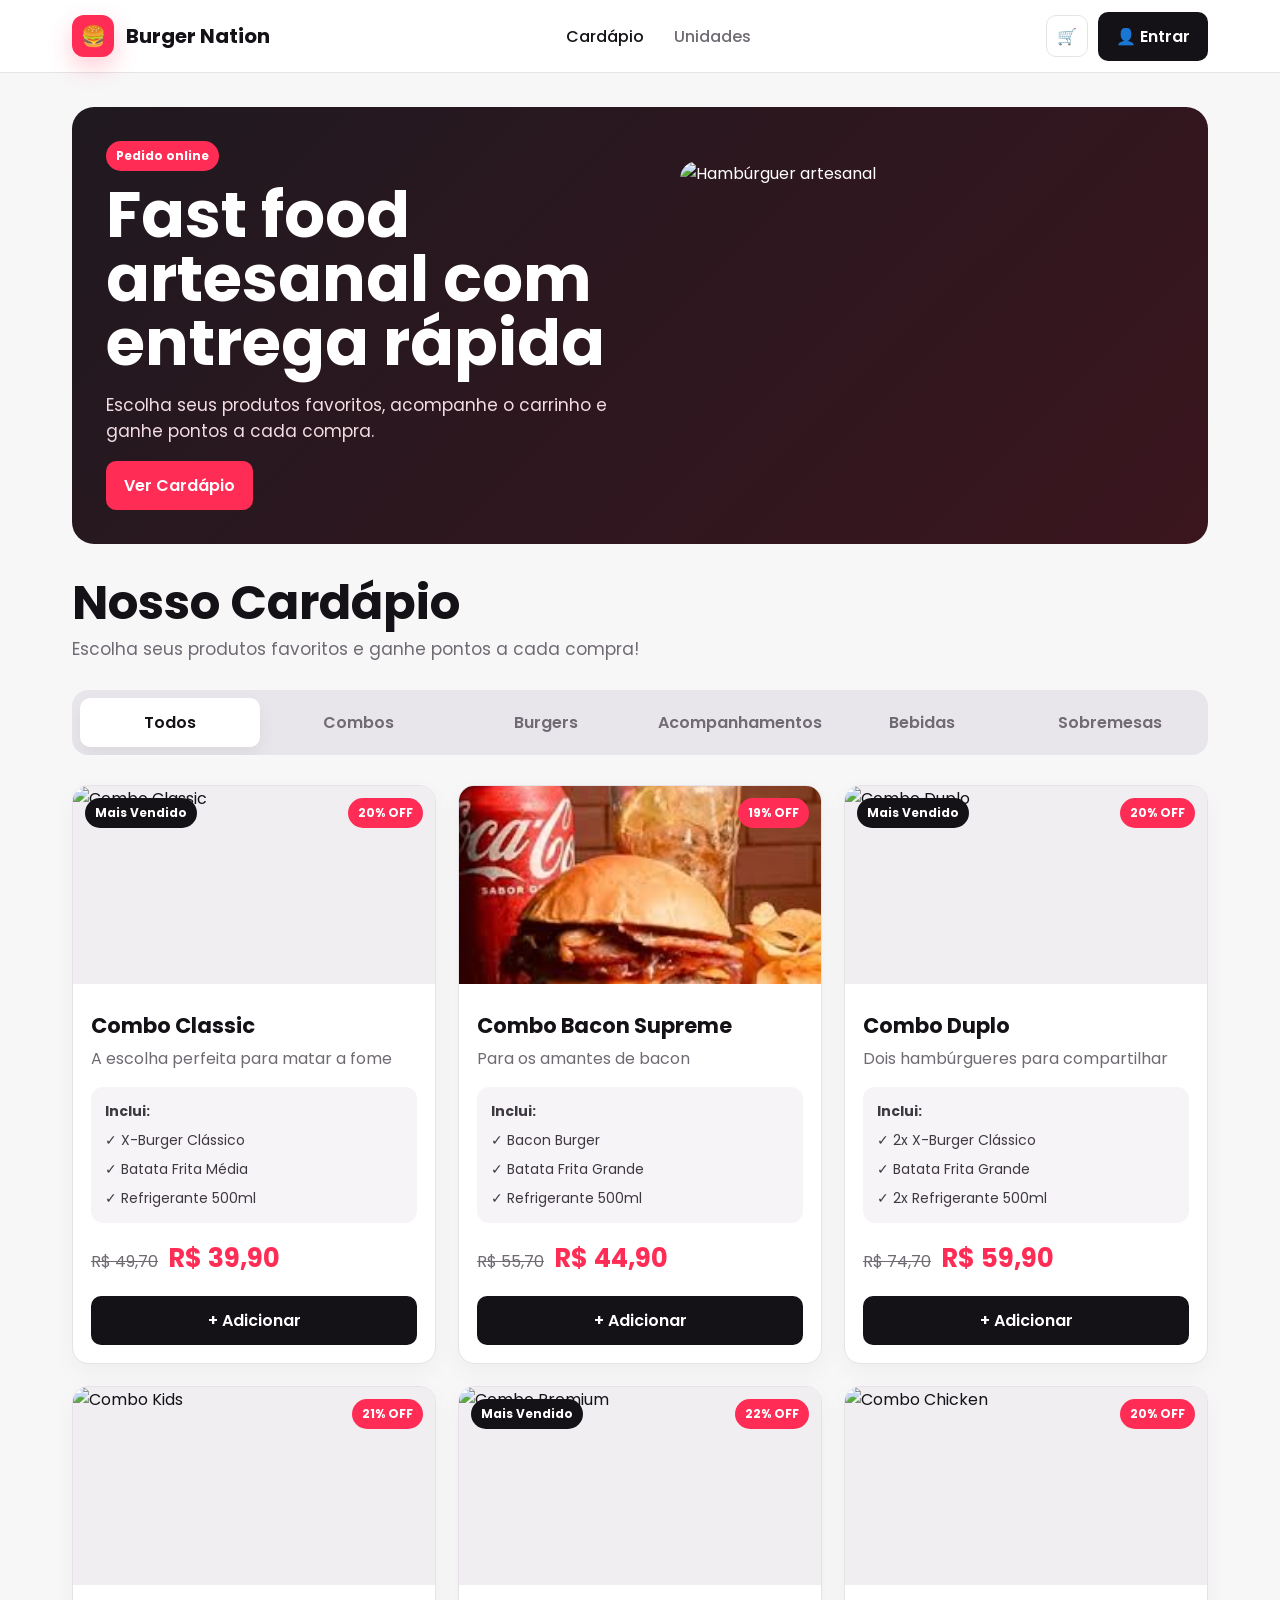
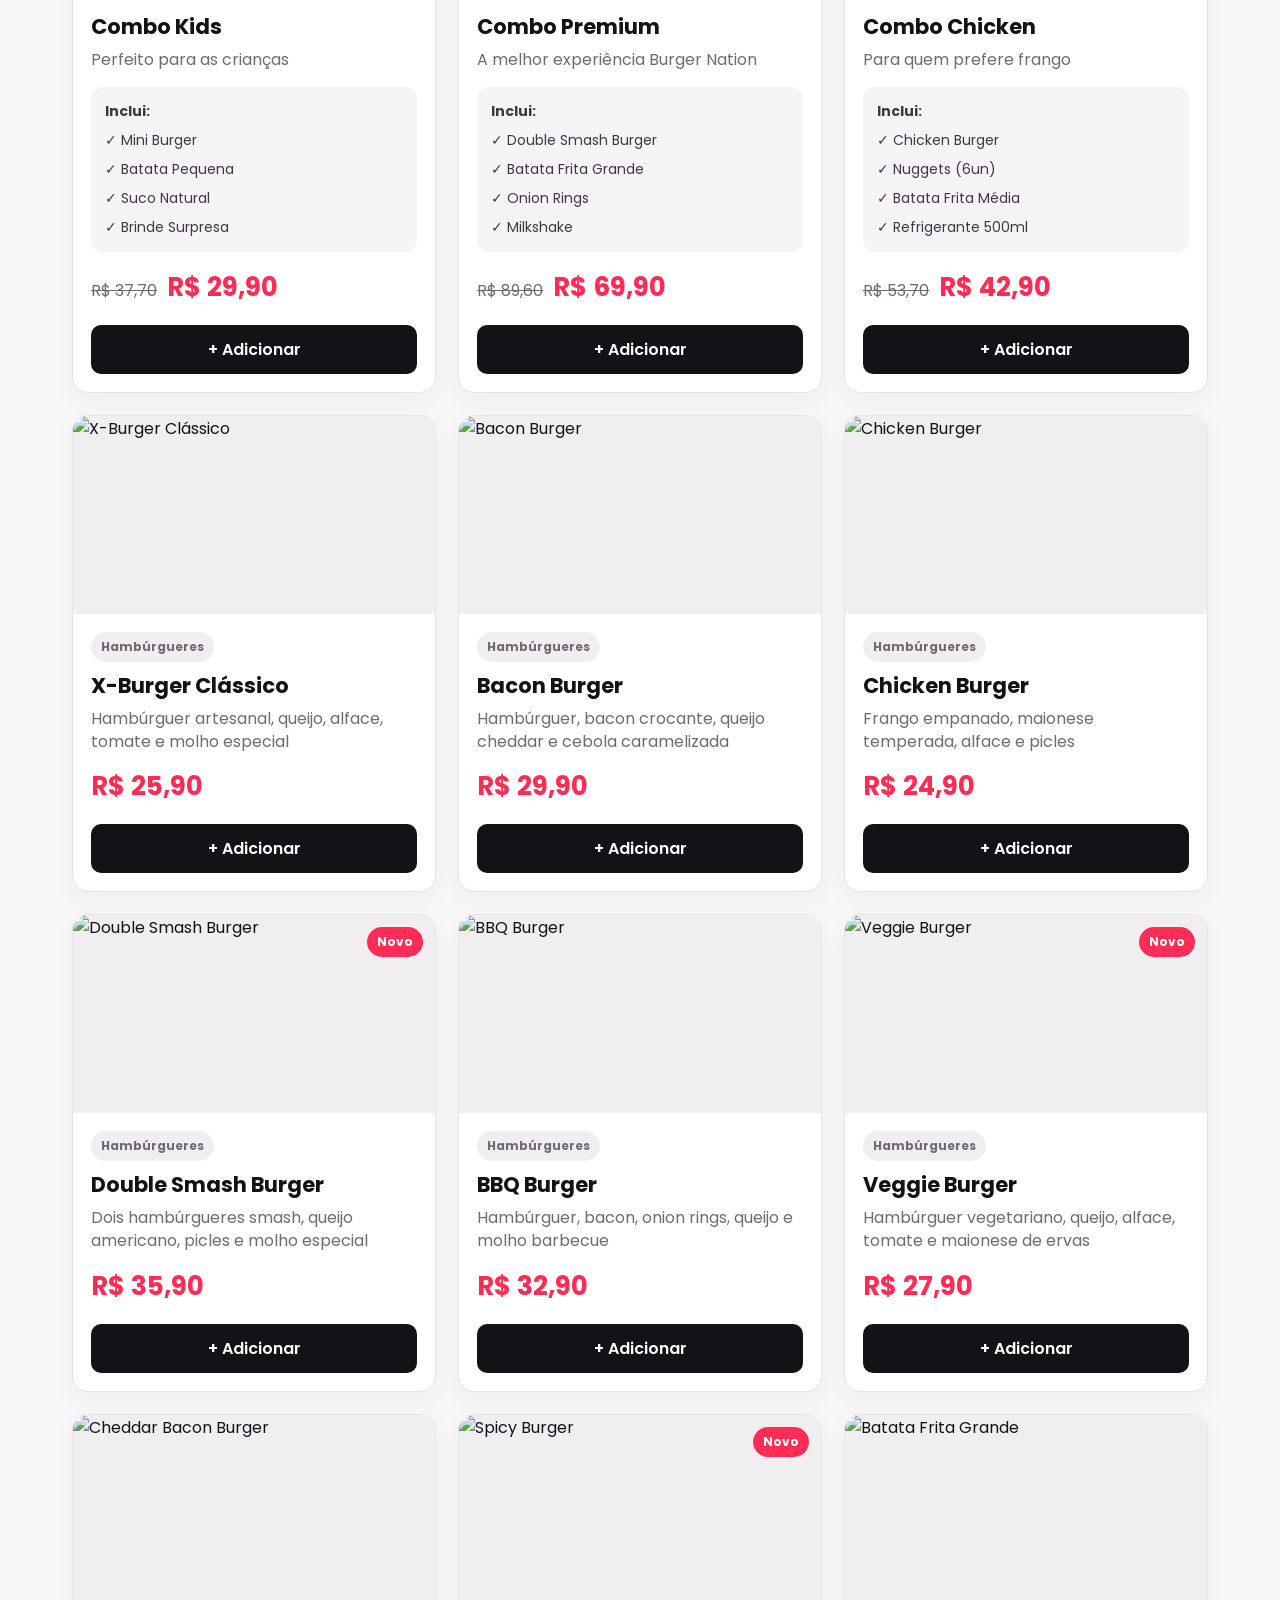
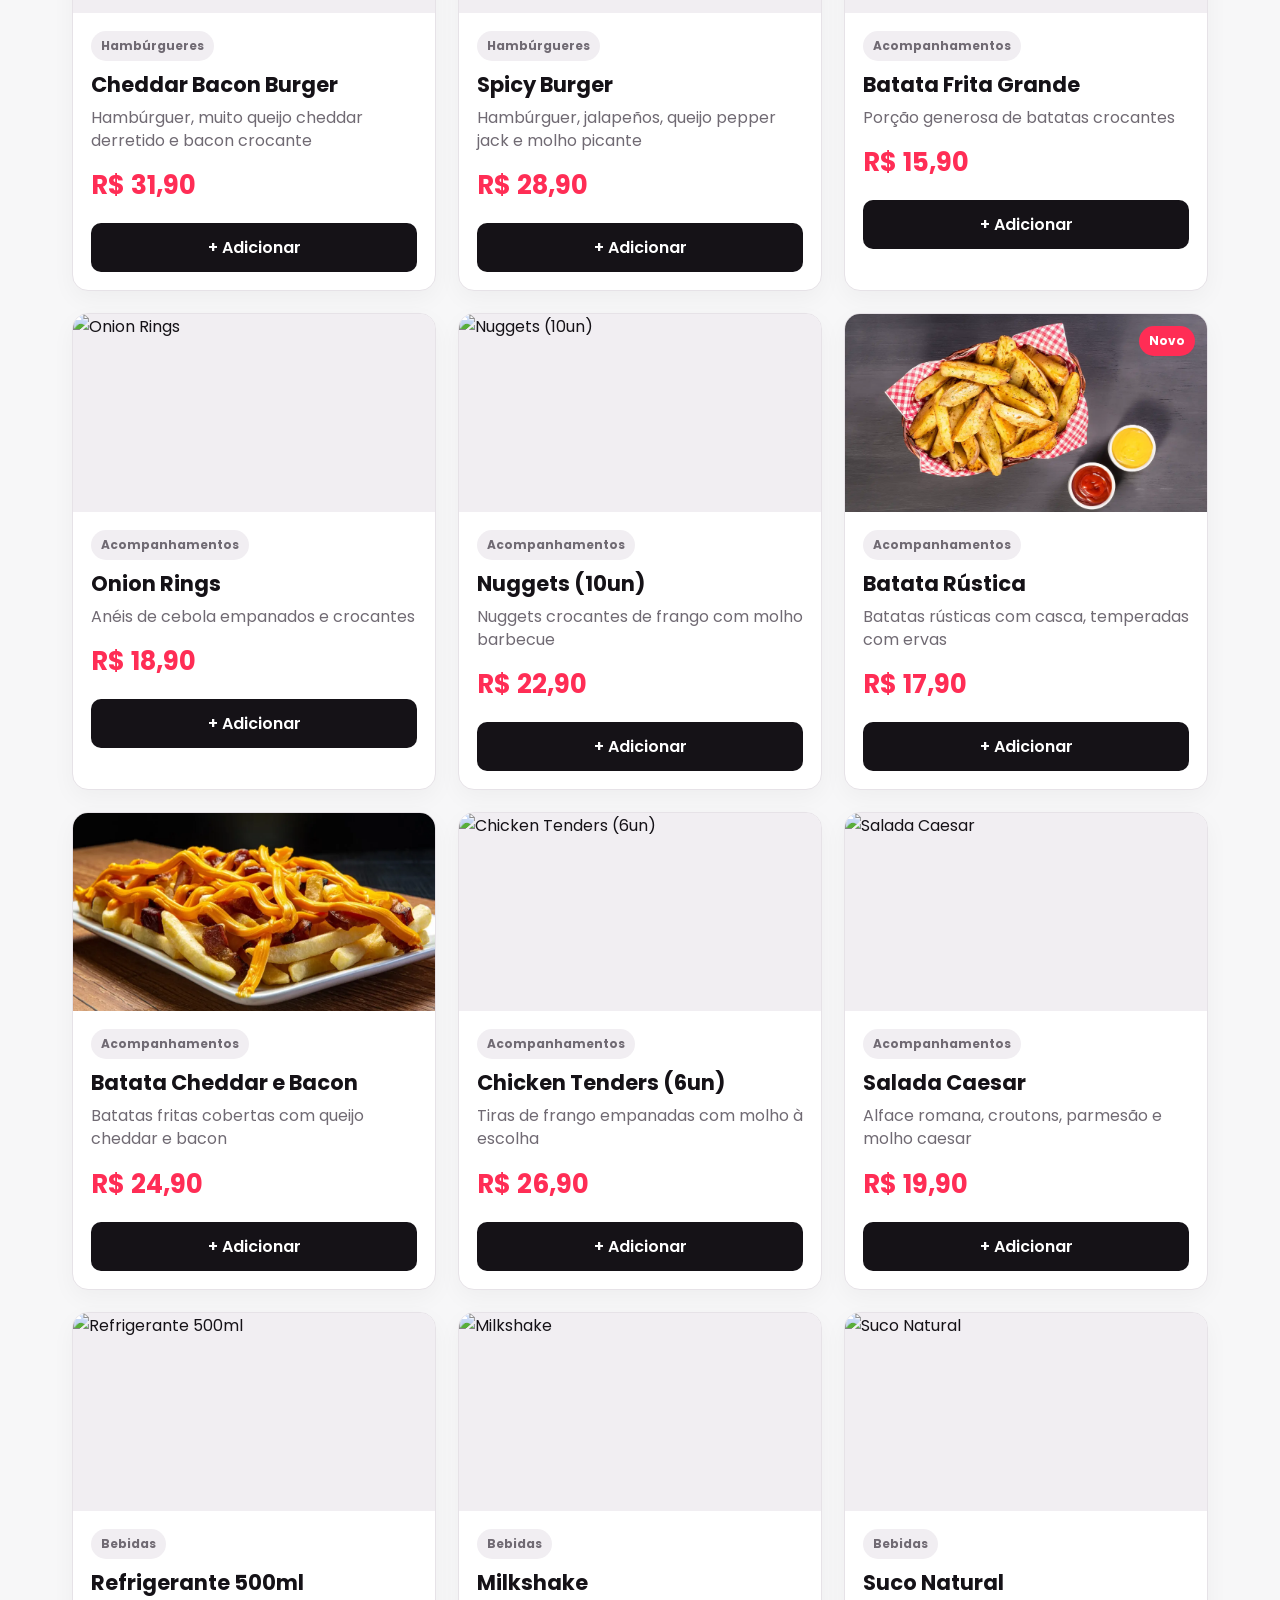
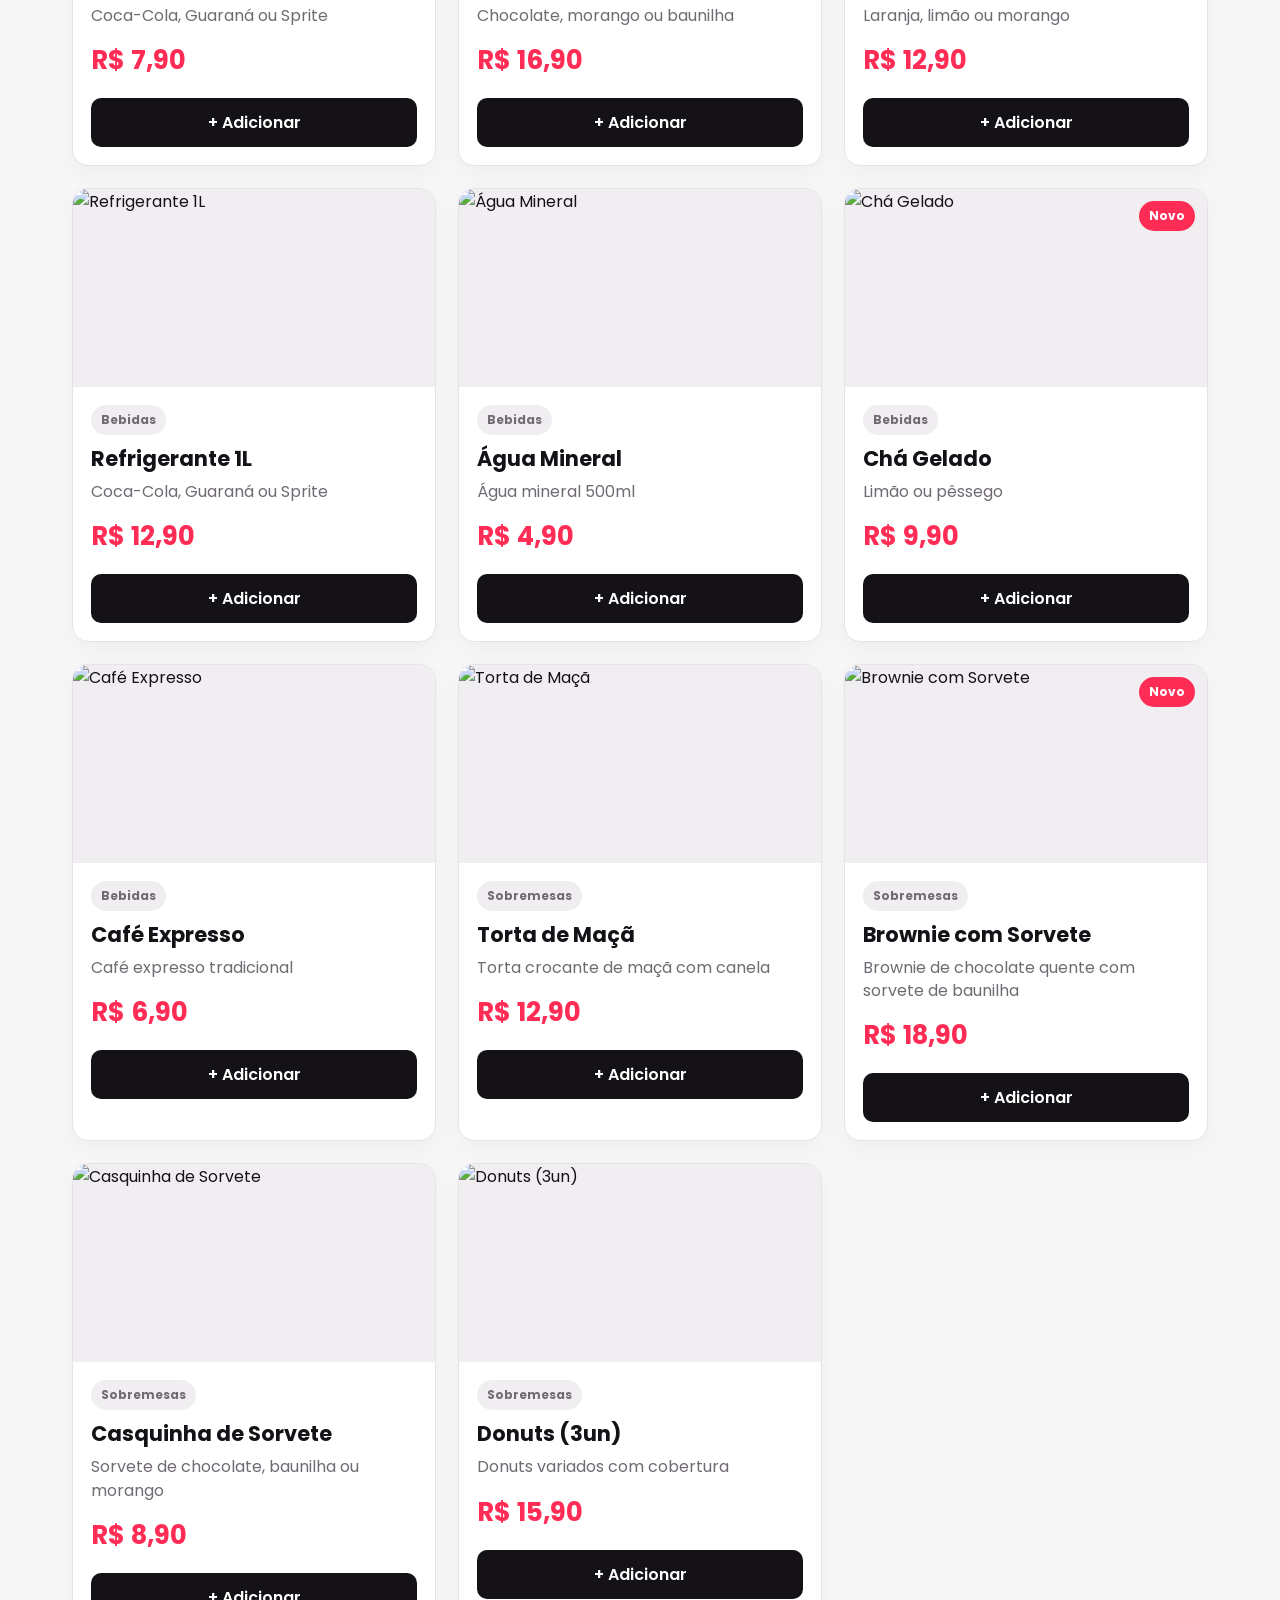
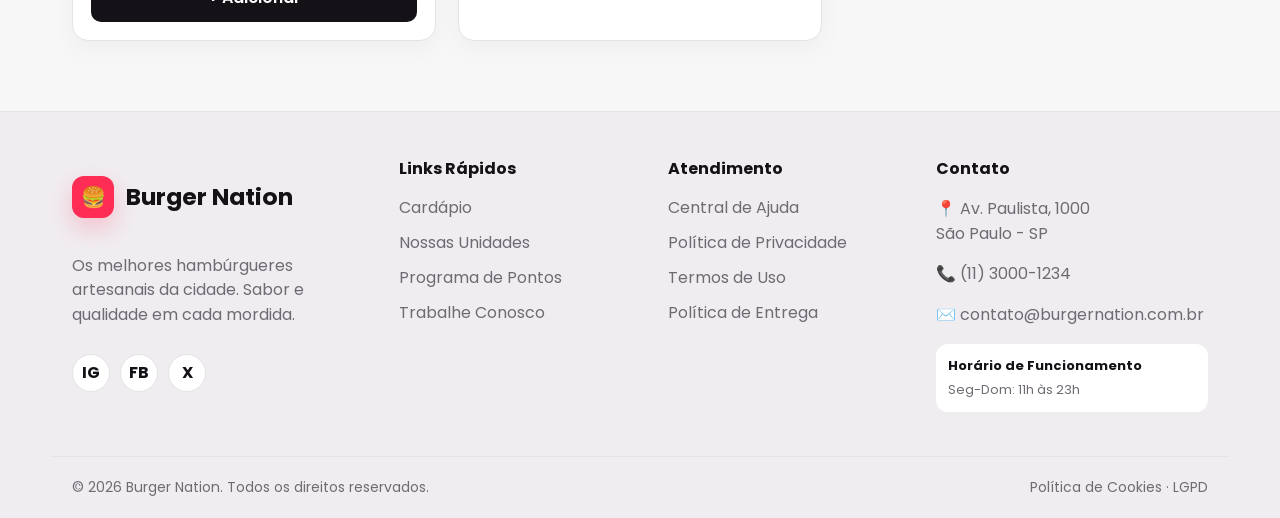
==== index.html @ c142119c "site" ====
<!DOCTYPE html>
<html lang="pt-BR">
<head>
  <meta charset="UTF-8">
  <meta name="viewport" content="width=device-width, initial-scale=1.0">
  <title>Burger Nation</title>
  <link rel="preconnect" href="https://fonts.googleapis.com">
  <link rel="preconnect" href="https://fonts.gstatic.com" crossorigin>
  <link href="https://fonts.googleapis.com/css2?family=Poppins:wght@300;400;500;600;700&display=swap" rel="stylesheet">
  <link rel="stylesheet" href="./css/site.css">
</head>
<body>
  <header class="site-header">
    <div class="nav-wrap">
      <a class="brand" href="#menu" aria-label="Burger Nation">
        <span class="brand-icon">🍔</span>
        <span>Burger Nation</span>
      </a>

      <nav class="main-nav" aria-label="Navegação principal">
        <a href="#menu" data-route="menu">Cardápio</a>
        <a href="#locations" data-route="locations">Unidades</a>
        <a href="#rewards" data-route="rewards" class="rewards-link hidden">Pontos</a>
      </nav>

      <div class="header-actions">
        <button class="icon-btn cart-toggle" type="button" aria-label="Abrir carrinho">
          🛒
          <span class="cart-count hidden">0</span>
        </button>
        <a class="points-pill hidden" href="#rewards"><span>🏆</span><strong data-points>350</strong> pts</a>
        <span class="user-pill hidden">👤 <span data-user-name></span></span>
        <button class="ghost-btn logout-btn hidden" type="button">Sair</button>
        <a class="primary-btn login-link" href="#login">👤 Entrar</a>
      </div>
    </div>
  </header>

  <main id="app"></main>

  <aside class="cart-panel" aria-label="Carrinho" aria-hidden="true">
    <div class="cart-backdrop cart-close"></div>
    <section class="cart-sheet">
      <div class="cart-head">
        <div>
          <h2>Seu Carrinho</h2>
          <p class="muted cart-description">Adicione itens do cardápio ao seu carrinho.</p>
        </div>
        <button class="icon-btn cart-close" type="button" aria-label="Fechar carrinho">×</button>
      </div>
      <div class="cart-items"></div>
      <div class="cart-footer hidden">
        <div class="divider"></div>
        <div class="total-row">
          <span>Total</span>
          <strong class="cart-total">R$ 0,00</strong>
        </div>
        <a class="primary-btn wide cart-close" href="#checkout">Finalizar Pedido</a>
      </div>
    </section>
  </aside>

  <div class="toast" role="status" aria-live="polite"></div>

  <footer class="site-footer">
    <div class="footer-grid">
      <div>
        <div class="footer-brand"><span class="brand-icon">🍔</span><h3>Burger Nation</h3></div>
        <p>Os melhores hambúrgueres artesanais da cidade. Sabor e qualidade em cada mordida.</p>
        <div class="socials">
          <a href="https://instagram.com" target="_blank" rel="noopener">IG</a>
          <a href="https://facebook.com" target="_blank" rel="noopener">FB</a>
          <a href="https://twitter.com" target="_blank" rel="noopener">X</a>
        </div>
      </div>
      <div>
        <h4>Links Rápidos</h4>
        <a href="#menu">Cardápio</a>
        <a href="#locations">Nossas Unidades</a>
        <a href="#rewards">Programa de Pontos</a>
        <a href="#menu">Trabalhe Conosco</a>
      </div>
      <div>
        <h4>Atendimento</h4>
        <a href="#menu">Central de Ajuda</a>
        <a href="#menu">Política de Privacidade</a>
        <a href="#menu">Termos de Uso</a>
        <a href="#menu">Política de Entrega</a>
      </div>
      <div>
        <h4>Contato</h4>
        <p>📍 Av. Paulista, 1000<br>São Paulo - SP</p>
        <p>📞 (11) 3000-1234</p>
        <p>✉️ contato@burgernation.com.br</p>
        <div class="hours">
          <strong>Horário de Funcionamento</strong>
          <span>Seg-Dom: 11h às 23h</span>
        </div>
      </div>
    </div>
    <div class="footer-bottom">
      <span>© 2026 Burger Nation. Todos os direitos reservados.</span>
      <span>Política de Cookies · LGPD</span>
    </div>
  </footer>

  <script src="./js/app.js"></script>
</body>
</html>
---- css/site.css ----
:root{
  --bg:#f7f7f8;
  --surface:#ffffff;
  --ink:#151217;
  --muted:#706a73;
  --line:#e6e2e7;
  --soft:#f1eef2;
  --primary:#ff2d55;
  --primary-dark:#d91e43;
  --accent:#fff3d8;
  --green:#16a34a;
  --red:#dc2626;
  --shadow:0 18px 45px rgba(21,18,23,.08);
}

*{box-sizing:border-box}

html{scroll-behavior:smooth}

body{
  margin:0;
  background:var(--bg);
  color:var(--ink);
  font-family:'Poppins', Arial, sans-serif;
}

a{color:inherit;text-decoration:none}
button,input{font:inherit}
img{display:block;max-width:100%}

.hidden{display:none!important}
.muted{color:var(--muted)}
.wide{width:100%}

.site-header{
  position:sticky;
  top:0;
  z-index:20;
  background:rgba(255,255,255,.9);
  border-bottom:1px solid var(--line);
  backdrop-filter:blur(16px);
}

.nav-wrap{
  max-width:1180px;
  height:72px;
  margin:0 auto;
  padding:0 22px;
  display:flex;
  align-items:center;
  justify-content:space-between;
  gap:24px;
}

.brand,.footer-brand{
  display:flex;
  align-items:center;
  gap:12px;
  font-weight:700;
  font-size:20px;
}

.brand-icon{
  width:42px;
  height:42px;
  display:inline-flex;
  align-items:center;
  justify-content:center;
  border-radius:12px;
  background:var(--primary);
  color:#fff;
  box-shadow:0 10px 24px rgba(255,45,85,.24);
}

.main-nav{
  display:flex;
  align-items:center;
  gap:30px;
  color:var(--muted);
  font-weight:500;
}

.main-nav a{
  display:flex;
  align-items:center;
  gap:8px;
  transition:.2s;
}

.main-nav a:hover,.main-nav a.active{color:var(--ink)}

.header-actions{
  display:flex;
  align-items:center;
  gap:10px;
}

.primary-btn,.ghost-btn,.icon-btn,.tab-btn,.qty-btn,.danger-btn{
  border:0;
  cursor:pointer;
  border-radius:10px;
  transition:.2s;
}

.primary-btn{
  display:inline-flex;
  align-items:center;
  justify-content:center;
  gap:8px;
  min-height:42px;
  padding:12px 18px;
  background:var(--ink);
  color:#fff;
  font-weight:600;
}

.primary-btn:hover{transform:translateY(-1px);background:#07050c}

.ghost-btn{
  min-height:38px;
  padding:10px 14px;
  background:transparent;
  color:var(--muted);
}

.ghost-btn:hover{background:var(--soft);color:var(--ink)}

.icon-btn{
  width:42px;
  height:42px;
  display:inline-flex;
  align-items:center;
  justify-content:center;
  position:relative;
  background:#fff;
  border:1px solid var(--line);
}

.icon-btn:hover{background:var(--soft)}

.cart-count{
  position:absolute;
  top:-7px;
  right:-7px;
  min-width:22px;
  height:22px;
  display:inline-flex;
  align-items:center;
  justify-content:center;
  border-radius:999px;
  background:var(--primary);
  color:#fff;
  font-size:12px;
  font-weight:700;
}

.points-pill,.user-pill{
  display:inline-flex;
  align-items:center;
  gap:7px;
  min-height:38px;
  padding:9px 12px;
  border-radius:10px;
  background:var(--soft);
  font-size:14px;
}

#app{
  max-width:1180px;
  min-height:60vh;
  margin:0 auto;
  padding:34px 22px 0;
}

.page-head{
  margin-bottom:28px;
}

.page-head h1{
  margin:0 0 8px;
  font-size:clamp(32px,5vw,48px);
  line-height:1.05;
}

.page-head p{
  margin:0;
  color:var(--muted);
  font-size:17px;
}

.tabs{
  display:grid;
  grid-template-columns:repeat(6,minmax(0,1fr));
  gap:8px;
  padding:8px;
  margin-bottom:30px;
  border-radius:16px;
  background:#e9e6eb;
  overflow:auto;
}

.tab-btn{
  min-width:126px;
  padding:12px 14px;
  background:transparent;
  color:var(--muted);
  font-weight:600;
}

.tab-btn.active,.tab-btn:hover{
  background:#fff;
  color:var(--ink);
  box-shadow:0 8px 18px rgba(21,18,23,.06);
}

.grid{
  display:grid;
  grid-template-columns:repeat(3,minmax(0,1fr));
  gap:22px;
}

.card{
  background:#fff;
  border:1px solid var(--line);
  border-radius:16px;
  overflow:hidden;
  box-shadow:0 8px 24px rgba(21,18,23,.04);
  transition:.2s;
}

.card:hover{
  transform:translateY(-4px);
  box-shadow:var(--shadow);
}

.card-media{
  height:198px;
  position:relative;
  overflow:hidden;
  background:var(--soft);
}

.card-media img{
  width:100%;
  height:100%;
  object-fit:cover;
}

.badge{
  display:inline-flex;
  align-items:center;
  justify-content:center;
  width:max-content;
  padding:6px 10px;
  border-radius:999px;
  background:var(--soft);
  color:var(--muted);
  font-size:12px;
  font-weight:700;
}

.badge.primary{background:var(--ink);color:#fff}
.badge.hot{background:var(--primary);color:#fff}
.badge.green{background:#dcfce7;color:#166534}
.badge.red{background:#fee2e2;color:#991b1b}
.badge.top-left{position:absolute;top:12px;left:12px}
.badge.top-right{position:absolute;top:12px;right:12px}

.card-body{padding:18px}

.card-body h3{
  margin:8px 0 6px;
  font-size:21px;
}

.card-body p{
  margin:0 0 14px;
  color:var(--muted);
  line-height:1.45;
}

.includes{
  display:grid;
  gap:8px;
  margin:16px 0;
  padding:14px;
  border-radius:12px;
  background:#f7f4f8;
  color:#3e3940;
  font-size:14px;
}

.price-line{
  display:flex;
  align-items:baseline;
  gap:10px;
  margin-top:8px;
}

.old-price{
  color:var(--muted);
  text-decoration:line-through;
}

.price{
  color:var(--primary);
  font-size:26px;
  font-weight:700;
}

.card-actions{
  padding:0 18px 18px;
}

.hero{
  display:grid;
  grid-template-columns:1.05fr .95fr;
  align-items:center;
  gap:28px;
  margin-bottom:34px;
  padding:34px;
  border-radius:22px;
  background:linear-gradient(135deg,#201920,#3a151e);
  color:#fff;
  overflow:hidden;
}

.hero h1{
  margin:12px 0;
  font-size:clamp(36px,6vw,64px);
  line-height:1;
}

.hero p{color:#f3dce2;font-size:17px}

.hero img{
  width:100%;
  height:330px;
  object-fit:cover;
  border-radius:18px;
}

.hero .primary-btn{background:var(--primary)}
.hero .primary-btn:hover{background:var(--primary-dark)}

.locations-grid,.rewards-grid,.two-col{
  display:grid;
  grid-template-columns:repeat(2,minmax(0,1fr));
  gap:22px;
}

.info-card{
  background:#fff;
  border:1px solid var(--line);
  border-radius:16px;
  padding:22px;
}

.info-card h3,.info-card h2{margin:0 0 12px}
.info-card p{margin:8px 0;color:var(--muted)}

.progress{
  height:10px;
  background:var(--soft);
  border-radius:999px;
  overflow:hidden;
}

.progress span{
  display:block;
  height:100%;
  border-radius:999px;
  background:var(--primary);
}

.reward-card img{
  width:100%;
  height:138px;
  object-fit:cover;
}

.history-row,.summary-row,.cart-row{
  display:flex;
  align-items:center;
  justify-content:space-between;
  gap:14px;
}

.history-row{
  padding:14px 0;
  border-bottom:1px solid var(--line);
}

.history-row:last-child{border-bottom:0}

.login-wrap,.empty-wrap{
  display:grid;
  place-items:center;
  padding:48px 0;
}

.form-card{
  width:min(100%,460px);
  background:#fff;
  border:1px solid var(--line);
  border-radius:18px;
  padding:26px;
  box-shadow:var(--shadow);
}

.auth-switch{
  display:grid;
  grid-template-columns:repeat(2,minmax(0,1fr));
  gap:6px;
  padding:6px;
  margin:-6px 0 18px;
  border-radius:14px;
  background:var(--soft);
}

.auth-switch button{
  min-height:40px;
  border:0;
  border-radius:10px;
  background:transparent;
  color:var(--muted);
  cursor:pointer;
  font-weight:700;
  transition:.2s;
}

.auth-switch button.active,
.auth-switch button:hover{
  background:#fff;
  color:var(--ink);
  box-shadow:0 8px 18px rgba(21,18,23,.06);
}

.form-grid{
  display:grid;
  gap:16px;
}

.field{
  display:grid;
  gap:7px;
}

.field label{font-weight:600;font-size:14px}

.field input{
  width:100%;
  min-height:44px;
  padding:10px 12px;
  border:1px solid var(--line);
  border-radius:10px;
  background:#fff;
}

.field input:focus{
  outline:2px solid rgba(255,45,85,.18);
  border-color:var(--primary);
}

.auth-note{
  margin:0;
  color:var(--muted);
  text-align:center;
  font-size:14px;
}

.auth-note button{
  border:0;
  background:transparent;
  color:var(--primary);
  cursor:pointer;
  font-weight:700;
}

.checkout-grid{
  display:grid;
  grid-template-columns:minmax(0,1fr) 360px;
  gap:24px;
  align-items:start;
}

.section-stack{
  display:grid;
  gap:20px;
}

.payment-list{
  display:grid;
  gap:10px;
}

.payment-option{
  display:flex;
  align-items:center;
  gap:10px;
  min-height:48px;
  padding:12px;
  border:1px solid var(--line);
  border-radius:12px;
  cursor:pointer;
}

.payment-option:hover{background:var(--soft)}

.sticky-card{
  position:sticky;
  top:92px;
}

.divider{
  height:1px;
  background:var(--line);
  margin:16px 0;
}

.summary-row{margin:9px 0}
.summary-row.total{font-size:20px;font-weight:700}

.cart-panel{
  position:fixed;
  inset:0;
  z-index:50;
  pointer-events:none;
  opacity:0;
  transition:.2s;
}

.cart-panel.open{
  pointer-events:auto;
  opacity:1;
}

.cart-backdrop{
  position:absolute;
  inset:0;
  background:rgba(0,0,0,.38);
}

.cart-sheet{
  position:absolute;
  right:0;
  top:0;
  width:min(100%,430px);
  height:100%;
  display:flex;
  flex-direction:column;
  background:#fff;
  box-shadow:-18px 0 50px rgba(0,0,0,.16);
  transform:translateX(100%);
  transition:.22s;
}

.cart-panel.open .cart-sheet{transform:translateX(0)}

.cart-head{
  display:flex;
  justify-content:space-between;
  gap:18px;
  padding:22px;
  border-bottom:1px solid var(--line);
}

.cart-head h2{margin:0 0 4px}
.cart-items{padding:20px;overflow:auto;flex:1}

.cart-row{
  align-items:flex-start;
  padding:14px 0;
  border-bottom:1px solid var(--line);
}

.cart-row img{
  width:74px;
  height:74px;
  object-fit:cover;
  border-radius:12px;
}

.cart-main{flex:1}
.cart-main h4{margin:0 0 4px}
.cart-main p{margin:0 0 10px;color:var(--muted);font-size:14px}

.qty{
  display:flex;
  align-items:center;
  gap:8px;
}

.qty-btn{
  width:30px;
  height:30px;
  background:#fff;
  border:1px solid var(--line);
}

.danger-btn{
  width:30px;
  height:30px;
  background:transparent;
  color:var(--red);
}

.cart-footer{
  padding:0 20px 22px;
  border-top:1px solid var(--line);
}

.total-row{
  display:flex;
  align-items:center;
  justify-content:space-between;
  margin-bottom:16px;
  font-size:20px;
}

.toast{
  position:fixed;
  right:22px;
  bottom:22px;
  z-index:80;
  max-width:340px;
  padding:14px 16px;
  border-radius:12px;
  background:var(--ink);
  color:#fff;
  box-shadow:var(--shadow);
  opacity:0;
  transform:translateY(16px);
  pointer-events:none;
  transition:.2s;
}

.toast.show{
  opacity:1;
  transform:translateY(0);
}

.site-footer{
  margin-top:70px;
  background:#f0edf1;
  border-top:1px solid var(--line);
}

.footer-grid{
  max-width:1180px;
  margin:0 auto;
  padding:44px 22px;
  display:grid;
  grid-template-columns:1.25fr 1fr 1fr 1.15fr;
  gap:32px;
}

.footer-grid h4{margin:0 0 14px}
.footer-grid p{color:var(--muted);line-height:1.55}
.footer-grid a{display:block;margin:10px 0;color:var(--muted)}
.footer-grid a:hover{color:var(--ink)}

.socials{display:flex;gap:10px}
.socials a{
  width:38px;
  height:38px;
  display:inline-flex;
  align-items:center;
  justify-content:center;
  border:1px solid var(--line);
  border-radius:50%;
  background:#fff;
  color:var(--ink);
  font-weight:700;
}

.hours{
  display:grid;
  gap:4px;
  padding:12px;
  border-radius:12px;
  background:#fff;
  color:var(--muted);
  font-size:13px;
}

.hours strong{color:var(--ink)}

.footer-bottom{
  max-width:1180px;
  margin:0 auto;
  padding:20px 22px;
  border-top:1px solid var(--line);
  display:flex;
  justify-content:space-between;
  gap:16px;
  color:var(--muted);
  font-size:14px;
}

@media(max-width:960px){
  .nav-wrap{height:auto;min-height:72px;flex-wrap:wrap;padding:14px 20px}
  .main-nav{order:3;width:100%;justify-content:center}
  .grid{grid-template-columns:repeat(2,minmax(0,1fr))}
  .hero,.checkout-grid,.locations-grid,.rewards-grid,.two-col{grid-template-columns:1fr}
  .footer-grid{grid-template-columns:repeat(2,minmax(0,1fr))}
  .sticky-card{position:static}
}

@media(max-width:640px){
  .brand{font-size:18px}
  .header-actions{gap:7px}
  .login-link,.points-pill,.user-pill,.logout-btn{font-size:0;padding:0;width:42px}
  .login-link::before{content:'👤';font-size:17px}
  .logout-btn::before{content:'↩';font-size:17px}
  .tabs{grid-template-columns:repeat(2,minmax(0,1fr))}
  .grid,.footer-grid{grid-template-columns:1fr}
  .hero{padding:24px}
  .hero img{height:230px}
  .footer-bottom{flex-direction:column}
}
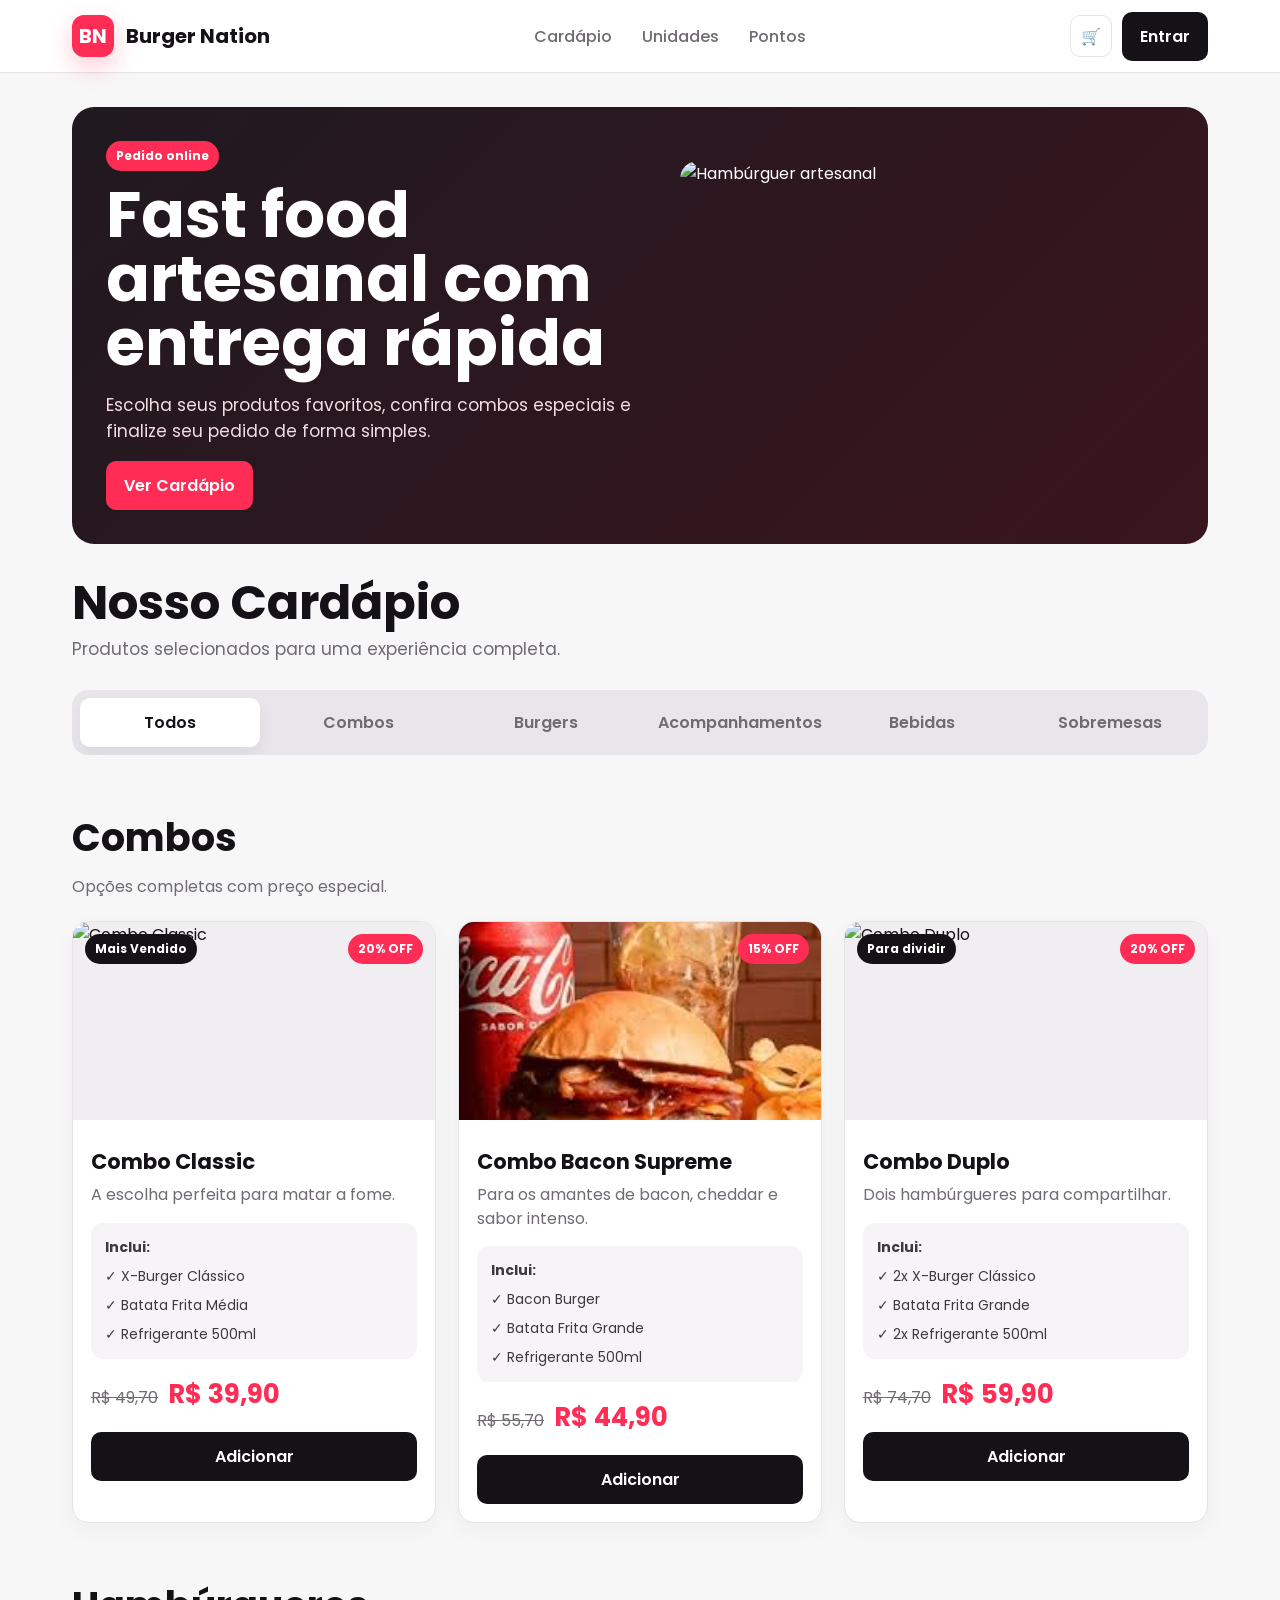
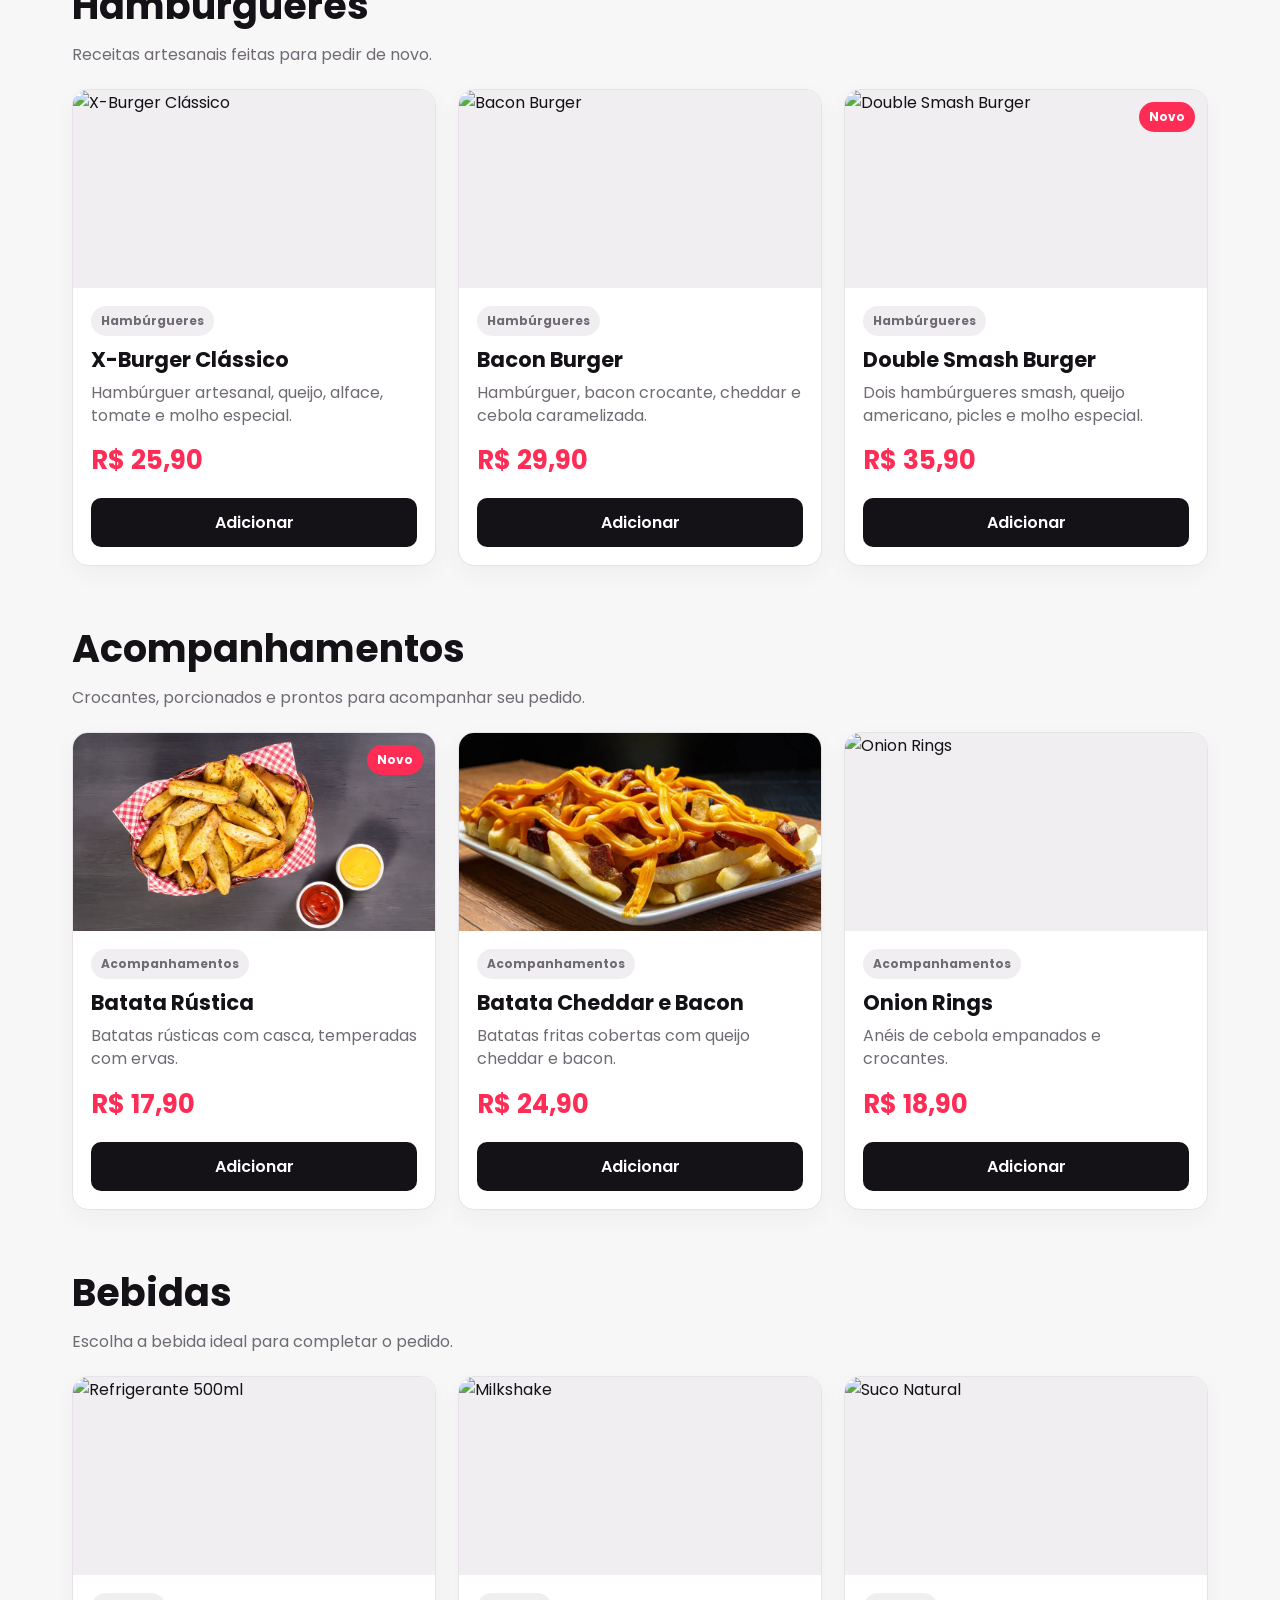
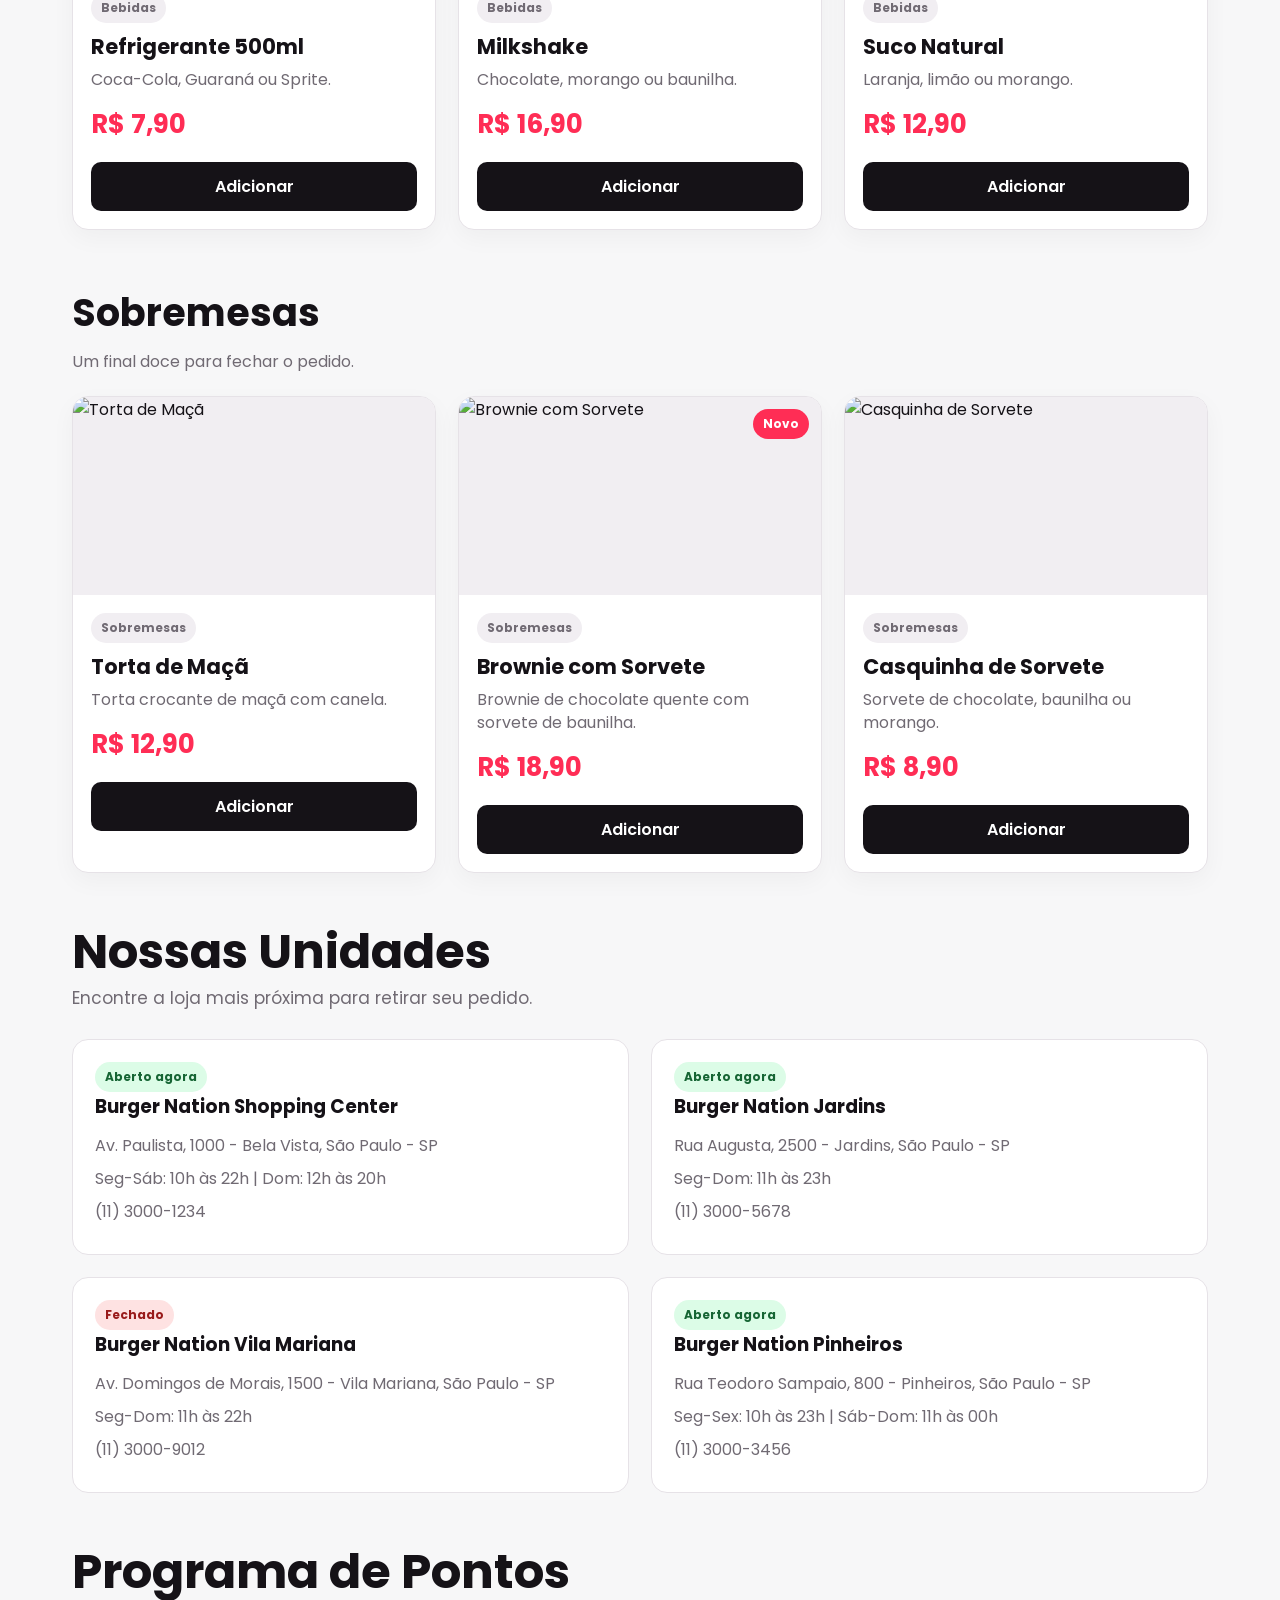
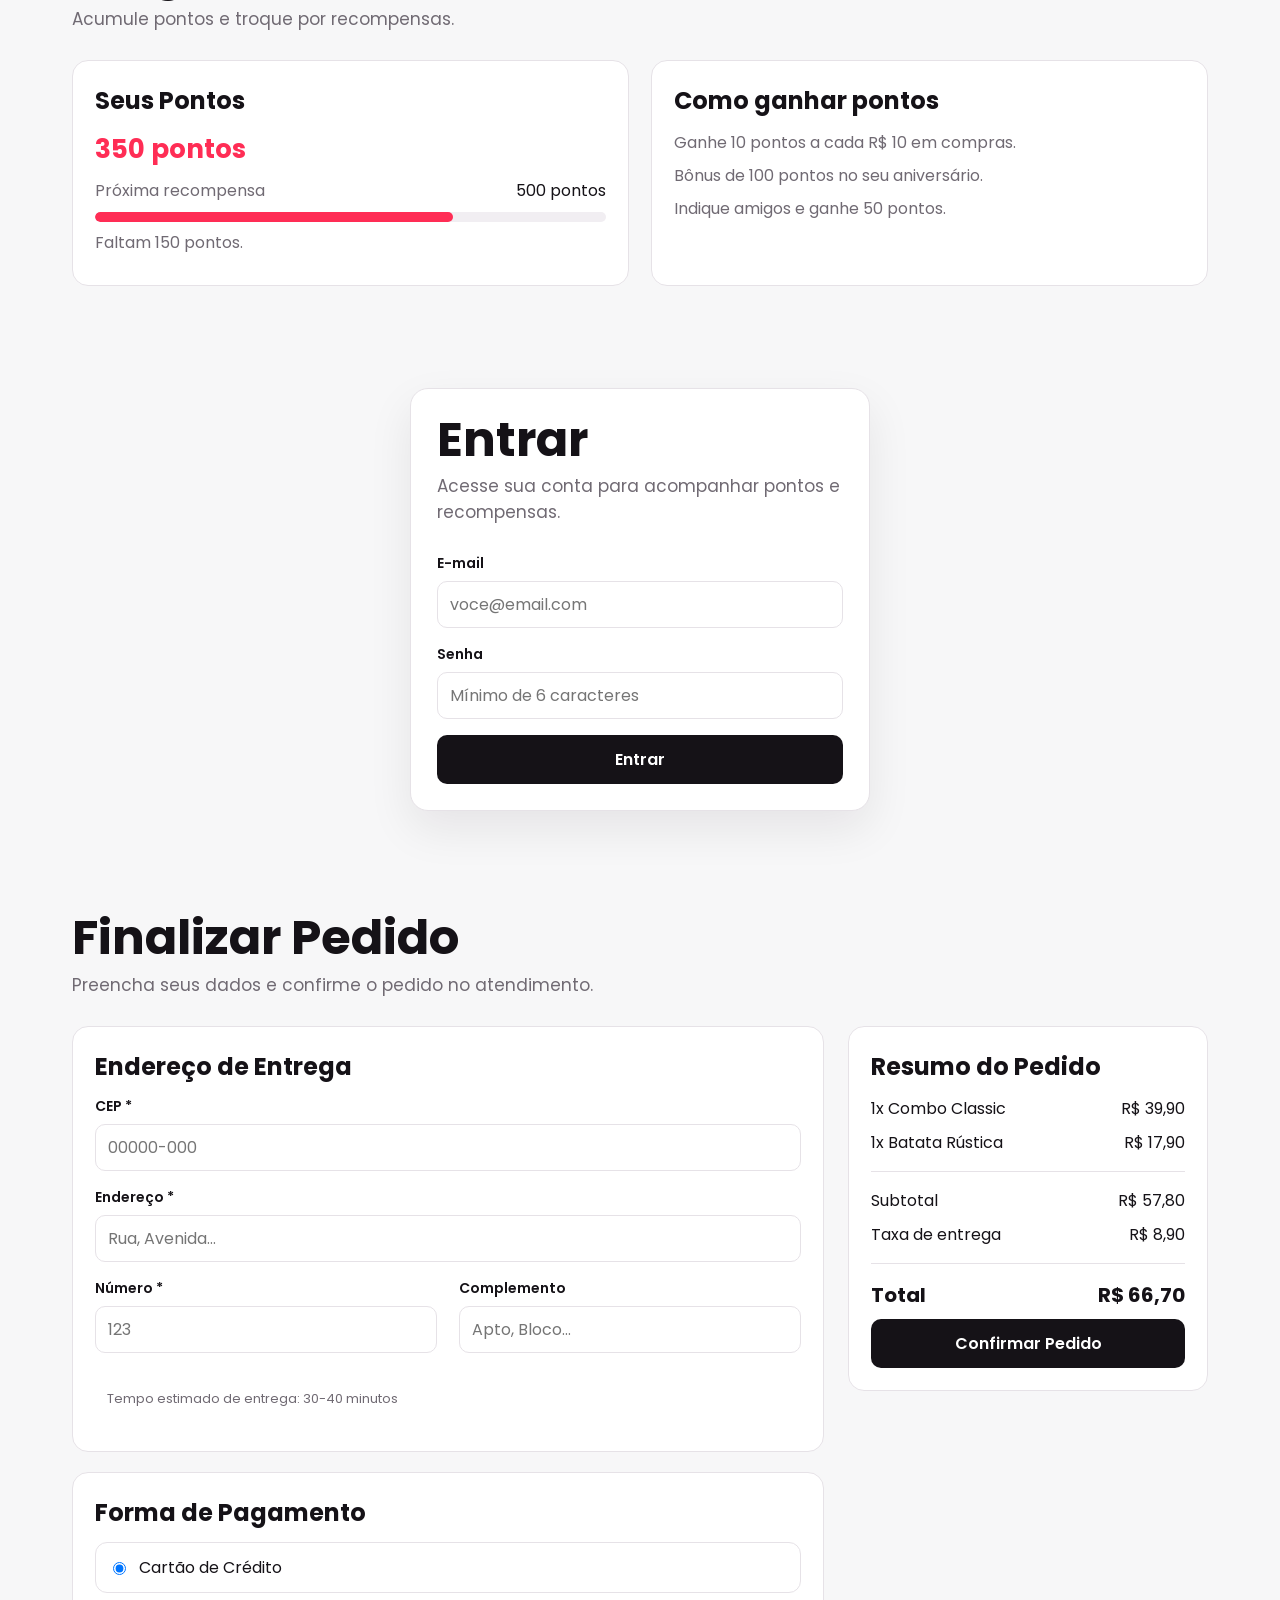
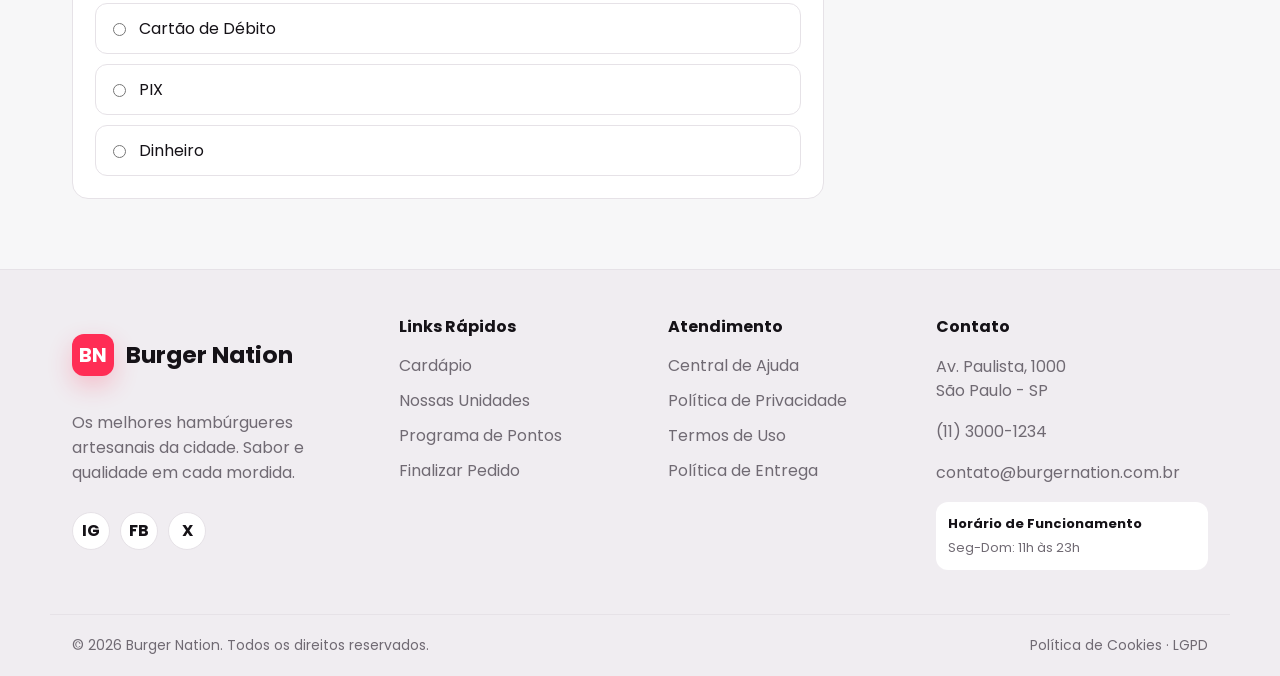
==== commit 80983410: "commit" ====
--- a/index.html
+++ b/index.html
@@ -13,60 +13,313 @@
   <header class="site-header">
     <div class="nav-wrap">
       <a class="brand" href="#menu" aria-label="Burger Nation">
-        <span class="brand-icon">🍔</span>
+        <span class="brand-icon">BN</span>
         <span>Burger Nation</span>
       </a>
 
-      <nav class="main-nav" aria-label="Navegação principal">
-        <a href="#menu" data-route="menu">Cardápio</a>
-        <a href="#locations" data-route="locations">Unidades</a>
-        <a href="#rewards" data-route="rewards" class="rewards-link hidden">Pontos</a>
+      <nav class="main-nav" aria-label="Navega&ccedil;&atilde;o principal">
+        <a href="#menu">Card&aacute;pio</a>
+        <a href="#locations">Unidades</a>
+        <a href="#rewards">Pontos</a>
       </nav>
 
       <div class="header-actions">
-        <button class="icon-btn cart-toggle" type="button" aria-label="Abrir carrinho">
-          🛒
-          <span class="cart-count hidden">0</span>
-        </button>
-        <a class="points-pill hidden" href="#rewards"><span>🏆</span><strong data-points>350</strong> pts</a>
-        <span class="user-pill hidden">👤 <span data-user-name></span></span>
-        <button class="ghost-btn logout-btn hidden" type="button">Sair</button>
-        <a class="primary-btn login-link" href="#login">👤 Entrar</a>
+        <a class="icon-btn" href="#checkout" aria-label="Ver pedido">🛒</a>
+        <a class="primary-btn login-link" href="#login">Entrar</a>
       </div>
     </div>
   </header>
 
-  <main id="app"></main>
-
-  <aside class="cart-panel" aria-label="Carrinho" aria-hidden="true">
-    <div class="cart-backdrop cart-close"></div>
-    <section class="cart-sheet">
-      <div class="cart-head">
-        <div>
-          <h2>Seu Carrinho</h2>
-          <p class="muted cart-description">Adicione itens do cardápio ao seu carrinho.</p>
+  <main id="app">
+    <section class="hero">
+      <div>
+        <span class="badge hot">Pedido online</span>
+        <h1>Fast food artesanal com entrega r&aacute;pida</h1>
+        <p>Escolha seus produtos favoritos, confira combos especiais e finalize seu pedido de forma simples.</p>
+        <a class="primary-btn" href="#menu">Ver Card&aacute;pio</a>
+      </div>
+      <img src="https://images.unsplash.com/photo-1550547660-d9450f859349?w=900&h=650&fit=crop" alt="Hamb&uacute;rguer artesanal">
+    </section>
+
+    <section id="menu" class="page-section">
+      <div class="page-head">
+        <h1>Nosso Card&aacute;pio</h1>
+        <p>Produtos selecionados para uma experi&ecirc;ncia completa.</p>
+      </div>
+
+      <nav class="tabs static-tabs" aria-label="Categorias do card&aacute;pio">
+        <a class="tab-btn active" href="#menu">Todos</a>
+        <a class="tab-btn" href="#combos">Combos</a>
+        <a class="tab-btn" href="#burgers">Burgers</a>
+        <a class="tab-btn" href="#sides">Acompanhamentos</a>
+        <a class="tab-btn" href="#drinks">Bebidas</a>
+        <a class="tab-btn" href="#desserts">Sobremesas</a>
+      </nav>
+    </section>
+
+    <section id="combos" class="page-section">
+      <div class="section-title">
+        <h2>Combos</h2>
+        <p>Op&ccedil;&otilde;es completas com pre&ccedil;o especial.</p>
+      </div>
+      <div class="grid">
+        <article class="card">
+          <div class="card-media">
+            <img src="https://images.unsplash.com/photo-1561758033-d89a9ad46330?w=500&h=360&fit=crop" alt="Combo Classic">
+            <span class="badge primary top-left">Mais Vendido</span>
+            <span class="badge hot top-right">20% OFF</span>
+          </div>
+          <div class="card-body">
+            <h3>Combo Classic</h3>
+            <p>A escolha perfeita para matar a fome.</p>
+            <div class="includes">
+              <strong>Inclui:</strong>
+              <span>&check; X-Burger Cl&aacute;ssico</span>
+              <span>&check; Batata Frita M&eacute;dia</span>
+              <span>&check; Refrigerante 500ml</span>
+            </div>
+            <div class="price-line"><span class="old-price">R$ 49,70</span><span class="price">R$ 39,90</span></div>
+          </div>
+          <div class="card-actions"><a class="primary-btn wide" href="#checkout">Adicionar</a></div>
+        </article>
+
+        <article class="card">
+          <div class="card-media">
+            <img src="./assets/img/combos/combo_bacon.jpeg" alt="Combo Bacon Supreme">
+            <span class="badge hot top-right">15% OFF</span>
+          </div>
+          <div class="card-body">
+            <h3>Combo Bacon Supreme</h3>
+            <p>Para os amantes de bacon, cheddar e sabor intenso.</p>
+            <div class="includes">
+              <strong>Inclui:</strong>
+              <span>&check; Bacon Burger</span>
+              <span>&check; Batata Frita Grande</span>
+              <span>&check; Refrigerante 500ml</span>
+            </div>
+            <div class="price-line"><span class="old-price">R$ 55,70</span><span class="price">R$ 44,90</span></div>
+          </div>
+          <div class="card-actions"><a class="primary-btn wide" href="#checkout">Adicionar</a></div>
+        </article>
+
+        <article class="card">
+          <div class="card-media">
+            <img src="https://images.unsplash.com/photo-1550547660-d9450f859349?w=500&h=360&fit=crop" alt="Combo Duplo">
+            <span class="badge primary top-left">Para dividir</span>
+            <span class="badge hot top-right">20% OFF</span>
+          </div>
+          <div class="card-body">
+            <h3>Combo Duplo</h3>
+            <p>Dois hamb&uacute;rgueres para compartilhar.</p>
+            <div class="includes">
+              <strong>Inclui:</strong>
+              <span>&check; 2x X-Burger Cl&aacute;ssico</span>
+              <span>&check; Batata Frita Grande</span>
+              <span>&check; 2x Refrigerante 500ml</span>
+            </div>
+            <div class="price-line"><span class="old-price">R$ 74,70</span><span class="price">R$ 59,90</span></div>
+          </div>
+          <div class="card-actions"><a class="primary-btn wide" href="#checkout">Adicionar</a></div>
+        </article>
+      </div>
+    </section>
+
+    <section id="burgers" class="page-section">
+      <div class="section-title">
+        <h2>Hamb&uacute;rgueres</h2>
+        <p>Receitas artesanais feitas para pedir de novo.</p>
+      </div>
+      <div class="grid">
+        <article class="card">
+          <div class="card-media"><img src="https://images.unsplash.com/photo-1568901346375-23c9450c58cd?w=500&h=360&fit=crop" alt="X-Burger Cl&aacute;ssico"></div>
+          <div class="card-body"><span class="badge">Hamb&uacute;rgueres</span><h3>X-Burger Cl&aacute;ssico</h3><p>Hamb&uacute;rguer artesanal, queijo, alface, tomate e molho especial.</p><span class="price">R$ 25,90</span></div>
+          <div class="card-actions"><a class="primary-btn wide" href="#checkout">Adicionar</a></div>
+        </article>
+        <article class="card">
+          <div class="card-media"><img src="https://images.unsplash.com/photo-1553979459-d2229ba7433b?w=500&h=360&fit=crop" alt="Bacon Burger"></div>
+          <div class="card-body"><span class="badge">Hamb&uacute;rgueres</span><h3>Bacon Burger</h3><p>Hamb&uacute;rguer, bacon crocante, cheddar e cebola caramelizada.</p><span class="price">R$ 29,90</span></div>
+          <div class="card-actions"><a class="primary-btn wide" href="#checkout">Adicionar</a></div>
+        </article>
+        <article class="card">
+          <div class="card-media"><img src="https://images.unsplash.com/photo-1565299507177-b0ac66763828?w=500&h=360&fit=crop" alt="Double Smash Burger"><span class="badge hot top-right">Novo</span></div>
+          <div class="card-body"><span class="badge">Hamb&uacute;rgueres</span><h3>Double Smash Burger</h3><p>Dois hamb&uacute;rgueres smash, queijo americano, picles e molho especial.</p><span class="price">R$ 35,90</span></div>
+          <div class="card-actions"><a class="primary-btn wide" href="#checkout">Adicionar</a></div>
+        </article>
+      </div>
+    </section>
+
+    <section id="sides" class="page-section">
+      <div class="section-title">
+        <h2>Acompanhamentos</h2>
+        <p>Crocantes, porcionados e prontos para acompanhar seu pedido.</p>
+      </div>
+      <div class="grid">
+        <article class="card">
+          <div class="card-media"><img src="./assets/img/combos/batata_rustica2.jpg" alt="Batata R&uacute;stica"><span class="badge hot top-right">Novo</span></div>
+          <div class="card-body"><span class="badge">Acompanhamentos</span><h3>Batata R&uacute;stica</h3><p>Batatas r&uacute;sticas com casca, temperadas com ervas.</p><span class="price">R$ 17,90</span></div>
+          <div class="card-actions"><a class="primary-btn wide" href="#checkout">Adicionar</a></div>
+        </article>
+        <article class="card">
+          <div class="card-media"><img src="./assets/img/combos/batata_cheddar.jpg" alt="Batata Cheddar e Bacon"></div>
+          <div class="card-body"><span class="badge">Acompanhamentos</span><h3>Batata Cheddar e Bacon</h3><p>Batatas fritas cobertas com queijo cheddar e bacon.</p><span class="price">R$ 24,90</span></div>
+          <div class="card-actions"><a class="primary-btn wide" href="#checkout">Adicionar</a></div>
+        </article>
+        <article class="card">
+          <div class="card-media"><img src="https://images.unsplash.com/photo-1639024471283-03518883512d?w=500&h=360&fit=crop" alt="Onion Rings"></div>
+          <div class="card-body"><span class="badge">Acompanhamentos</span><h3>Onion Rings</h3><p>An&eacute;is de cebola empanados e crocantes.</p><span class="price">R$ 18,90</span></div>
+          <div class="card-actions"><a class="primary-btn wide" href="#checkout">Adicionar</a></div>
+        </article>
+      </div>
+    </section>
+
+    <section id="drinks" class="page-section">
+      <div class="section-title">
+        <h2>Bebidas</h2>
+        <p>Escolha a bebida ideal para completar o pedido.</p>
+      </div>
+      <div class="grid">
+        <article class="card">
+          <div class="card-media"><img src="https://images.unsplash.com/photo-1622483767028-3f66f32aef97?w=500&h=360&fit=crop" alt="Refrigerante 500ml"></div>
+          <div class="card-body"><span class="badge">Bebidas</span><h3>Refrigerante 500ml</h3><p>Coca-Cola, Guaran&aacute; ou Sprite.</p><span class="price">R$ 7,90</span></div>
+          <div class="card-actions"><a class="primary-btn wide" href="#checkout">Adicionar</a></div>
+        </article>
+        <article class="card">
+          <div class="card-media"><img src="https://images.unsplash.com/photo-1572490122747-3968b75cc699?w=500&h=360&fit=crop" alt="Milkshake"></div>
+          <div class="card-body"><span class="badge">Bebidas</span><h3>Milkshake</h3><p>Chocolate, morango ou baunilha.</p><span class="price">R$ 16,90</span></div>
+          <div class="card-actions"><a class="primary-btn wide" href="#checkout">Adicionar</a></div>
+        </article>
+        <article class="card">
+          <div class="card-media"><img src="https://images.unsplash.com/photo-1600271886742-f049cd451bba?w=500&h=360&fit=crop" alt="Suco Natural"></div>
+          <div class="card-body"><span class="badge">Bebidas</span><h3>Suco Natural</h3><p>Laranja, lim&atilde;o ou morango.</p><span class="price">R$ 12,90</span></div>
+          <div class="card-actions"><a class="primary-btn wide" href="#checkout">Adicionar</a></div>
+        </article>
+      </div>
+    </section>
+
+    <section id="desserts" class="page-section">
+      <div class="section-title">
+        <h2>Sobremesas</h2>
+        <p>Um final doce para fechar o pedido.</p>
+      </div>
+      <div class="grid">
+        <article class="card">
+          <div class="card-media"><img src="https://images.unsplash.com/photo-1535920527002-b35e96722eb9?w=500&h=360&fit=crop" alt="Torta de Ma&ccedil;&atilde;"></div>
+          <div class="card-body"><span class="badge">Sobremesas</span><h3>Torta de Ma&ccedil;&atilde;</h3><p>Torta crocante de ma&ccedil;&atilde; com canela.</p><span class="price">R$ 12,90</span></div>
+          <div class="card-actions"><a class="primary-btn wide" href="#checkout">Adicionar</a></div>
+        </article>
+        <article class="card">
+          <div class="card-media"><img src="https://images.unsplash.com/photo-1606313564200-e75d5e30476c?w=500&h=360&fit=crop" alt="Brownie com Sorvete"><span class="badge hot top-right">Novo</span></div>
+          <div class="card-body"><span class="badge">Sobremesas</span><h3>Brownie com Sorvete</h3><p>Brownie de chocolate quente com sorvete de baunilha.</p><span class="price">R$ 18,90</span></div>
+          <div class="card-actions"><a class="primary-btn wide" href="#checkout">Adicionar</a></div>
+        </article>
+        <article class="card">
+          <div class="card-media"><img src="https://images.unsplash.com/photo-1563805042-7684c019e1cb?w=500&h=360&fit=crop" alt="Casquinha de Sorvete"></div>
+          <div class="card-body"><span class="badge">Sobremesas</span><h3>Casquinha de Sorvete</h3><p>Sorvete de chocolate, baunilha ou morango.</p><span class="price">R$ 8,90</span></div>
+          <div class="card-actions"><a class="primary-btn wide" href="#checkout">Adicionar</a></div>
+        </article>
+      </div>
+    </section>
+
+    <section id="locations" class="page-section">
+      <div class="page-head">
+        <h1>Nossas Unidades</h1>
+        <p>Encontre a loja mais pr&oacute;xima para retirar seu pedido.</p>
+      </div>
+      <div class="locations-grid">
+        <article class="info-card"><span class="badge green">Aberto agora</span><h3>Burger Nation Shopping Center</h3><p>Av. Paulista, 1000 - Bela Vista, S&atilde;o Paulo - SP</p><p>Seg-S&aacute;b: 10h &agrave;s 22h | Dom: 12h &agrave;s 20h</p><p>(11) 3000-1234</p></article>
+        <article class="info-card"><span class="badge green">Aberto agora</span><h3>Burger Nation Jardins</h3><p>Rua Augusta, 2500 - Jardins, S&atilde;o Paulo - SP</p><p>Seg-Dom: 11h &agrave;s 23h</p><p>(11) 3000-5678</p></article>
+        <article class="info-card"><span class="badge red">Fechado</span><h3>Burger Nation Vila Mariana</h3><p>Av. Domingos de Morais, 1500 - Vila Mariana, S&atilde;o Paulo - SP</p><p>Seg-Dom: 11h &agrave;s 22h</p><p>(11) 3000-9012</p></article>
+        <article class="info-card"><span class="badge green">Aberto agora</span><h3>Burger Nation Pinheiros</h3><p>Rua Teodoro Sampaio, 800 - Pinheiros, S&atilde;o Paulo - SP</p><p>Seg-Sex: 10h &agrave;s 23h | S&aacute;b-Dom: 11h &agrave;s 00h</p><p>(11) 3000-3456</p></article>
+      </div>
+    </section>
+
+    <section id="rewards" class="page-section">
+      <div class="page-head">
+        <h1>Programa de Pontos</h1>
+        <p>Acumule pontos e troque por recompensas.</p>
+      </div>
+      <div class="two-col">
+        <section class="info-card">
+          <h2>Seus Pontos</h2>
+          <div class="price">350 pontos</div>
+          <div class="summary-row"><span class="muted">Pr&oacute;xima recompensa</span><span>500 pontos</span></div>
+          <div class="progress"><span style="width:70%"></span></div>
+          <p>Faltam 150 pontos.</p>
+        </section>
+        <section class="info-card">
+          <h2>Como ganhar pontos</h2>
+          <p>Ganhe 10 pontos a cada R$ 10 em compras.</p>
+          <p>B&ocirc;nus de 100 pontos no seu anivers&aacute;rio.</p>
+          <p>Indique amigos e ganhe 50 pontos.</p>
+        </section>
+      </div>
+    </section>
+
+    <section id="login" class="page-section">
+      <div class="login-wrap">
+        <form class="form-card" action="#menu">
+          <div class="page-head">
+            <h1>Entrar</h1>
+            <p>Acesse sua conta para acompanhar pontos e recompensas.</p>
+          </div>
+          <div class="form-grid">
+            <div class="field"><label for="email">E-mail</label><input id="email" type="email" placeholder="voce@email.com"></div>
+            <div class="field"><label for="password">Senha</label><input id="password" type="password" placeholder="M&iacute;nimo de 6 caracteres"></div>
+            <a class="primary-btn wide" href="#menu">Entrar</a>
+          </div>
+        </form>
+      </div>
+    </section>
+
+    <section id="checkout" class="page-section">
+      <div class="page-head">
+        <h1>Finalizar Pedido</h1>
+        <p>Preencha seus dados e confirme o pedido no atendimento.</p>
+      </div>
+      <form class="checkout-grid" action="#menu">
+        <div class="section-stack">
+          <section class="info-card">
+            <h2>Endere&ccedil;o de Entrega</h2>
+            <div class="form-grid">
+              <div class="field"><label for="cep">CEP *</label><input id="cep" placeholder="00000-000"></div>
+              <div class="field"><label for="address">Endere&ccedil;o *</label><input id="address" placeholder="Rua, Avenida..."></div>
+              <div class="two-col">
+                <div class="field"><label for="number">N&uacute;mero *</label><input id="number" placeholder="123"></div>
+                <div class="field"><label for="complement">Complemento</label><input id="complement" placeholder="Apto, Bloco..."></div>
+              </div>
+              <p class="hours">Tempo estimado de entrega: 30-40 minutos</p>
+            </div>
+          </section>
+          <section class="info-card">
+            <h2>Forma de Pagamento</h2>
+            <div class="payment-list">
+              <label class="payment-option"><input type="radio" name="payment" checked> Cart&atilde;o de Cr&eacute;dito</label>
+              <label class="payment-option"><input type="radio" name="payment"> Cart&atilde;o de D&eacute;bito</label>
+              <label class="payment-option"><input type="radio" name="payment"> PIX</label>
+              <label class="payment-option"><input type="radio" name="payment"> Dinheiro</label>
+            </div>
+          </section>
         </div>
-        <button class="icon-btn cart-close" type="button" aria-label="Fechar carrinho">×</button>
-      </div>
-      <div class="cart-items"></div>
-      <div class="cart-footer hidden">
-        <div class="divider"></div>
-        <div class="total-row">
-          <span>Total</span>
-          <strong class="cart-total">R$ 0,00</strong>
-        </div>
-        <a class="primary-btn wide cart-close" href="#checkout">Finalizar Pedido</a>
-      </div>
-    </section>
-  </aside>
-
-  <div class="toast" role="status" aria-live="polite"></div>
+        <aside class="info-card sticky-card">
+          <h2>Resumo do Pedido</h2>
+          <div class="summary-row"><span>1x Combo Classic</span><span>R$ 39,90</span></div>
+          <div class="summary-row"><span>1x Batata R&uacute;stica</span><span>R$ 17,90</span></div>
+          <div class="divider"></div>
+          <div class="summary-row"><span>Subtotal</span><span>R$ 57,80</span></div>
+          <div class="summary-row"><span>Taxa de entrega</span><span>R$ 8,90</span></div>
+          <div class="divider"></div>
+          <div class="summary-row total"><span>Total</span><span>R$ 66,70</span></div>
+          <a class="primary-btn wide" href="#menu">Confirmar Pedido</a>
+        </aside>
+      </form>
+    </section>
+  </main>
 
   <footer class="site-footer">
     <div class="footer-grid">
       <div>
-        <div class="footer-brand"><span class="brand-icon">🍔</span><h3>Burger Nation</h3></div>
-        <p>Os melhores hambúrgueres artesanais da cidade. Sabor e qualidade em cada mordida.</p>
+        <div class="footer-brand"><span class="brand-icon">BN</span><h3>Burger Nation</h3></div>
+        <p>Os melhores hamb&uacute;rgueres artesanais da cidade. Sabor e qualidade em cada mordida.</p>
         <div class="socials">
           <a href="https://instagram.com" target="_blank" rel="noopener">IG</a>
           <a href="https://facebook.com" target="_blank" rel="noopener">FB</a>
@@ -74,36 +327,34 @@
         </div>
       </div>
       <div>
-        <h4>Links Rápidos</h4>
-        <a href="#menu">Cardápio</a>
+        <h4>Links R&aacute;pidos</h4>
+        <a href="#menu">Card&aacute;pio</a>
         <a href="#locations">Nossas Unidades</a>
         <a href="#rewards">Programa de Pontos</a>
-        <a href="#menu">Trabalhe Conosco</a>
+        <a href="#checkout">Finalizar Pedido</a>
       </div>
       <div>
         <h4>Atendimento</h4>
         <a href="#menu">Central de Ajuda</a>
-        <a href="#menu">Política de Privacidade</a>
+        <a href="#menu">Pol&iacute;tica de Privacidade</a>
         <a href="#menu">Termos de Uso</a>
-        <a href="#menu">Política de Entrega</a>
+        <a href="#menu">Pol&iacute;tica de Entrega</a>
       </div>
       <div>
         <h4>Contato</h4>
-        <p>📍 Av. Paulista, 1000<br>São Paulo - SP</p>
-        <p>📞 (11) 3000-1234</p>
-        <p>✉️ contato@burgernation.com.br</p>
+        <p>Av. Paulista, 1000<br>S&atilde;o Paulo - SP</p>
+        <p>(11) 3000-1234</p>
+        <p>contato@burgernation.com.br</p>
         <div class="hours">
-          <strong>Horário de Funcionamento</strong>
-          <span>Seg-Dom: 11h às 23h</span>
+          <strong>Hor&aacute;rio de Funcionamento</strong>
+          <span>Seg-Dom: 11h &agrave;s 23h</span>
         </div>
       </div>
     </div>
     <div class="footer-bottom">
-      <span>© 2026 Burger Nation. Todos os direitos reservados.</span>
-      <span>Política de Cookies · LGPD</span>
+      <span>&copy; 2026 Burger Nation. Todos os direitos reservados.</span>
+      <span>Pol&iacute;tica de Cookies &middot; LGPD</span>
     </div>
   </footer>
-
-  <script src="./js/app.js"></script>
 </body>
 </html>
--- a/css/site.css
+++ b/css/site.css
@@ -176,6 +176,25 @@
   margin-bottom:28px;
 }
 
+.page-section{
+  scroll-margin-top:96px;
+  margin-bottom:54px;
+}
+
+.section-title{
+  margin-bottom:22px;
+}
+
+.section-title h2{
+  margin:0 0 8px;
+  font-size:clamp(28px,4vw,38px);
+}
+
+.section-title p{
+  margin:0;
+  color:var(--muted);
+}
+
 .page-head h1{
   margin:0 0 8px;
   font-size:clamp(32px,5vw,48px);
@@ -205,6 +224,7 @@
   background:transparent;
   color:var(--muted);
   font-weight:600;
+  text-align:center;
 }
 
 .tab-btn.active,.tab-btn:hover{
@@ -460,6 +480,17 @@
 .field input:focus{
   outline:2px solid rgba(255,45,85,.18);
   border-color:var(--primary);
+}
+
+.field select,
+.field textarea{
+  width:100%;
+  min-height:44px;
+  padding:10px 12px;
+  border:1px solid var(--line);
+  border-radius:10px;
+  background:#fff;
+  resize:vertical;
 }
 
 .auth-note{
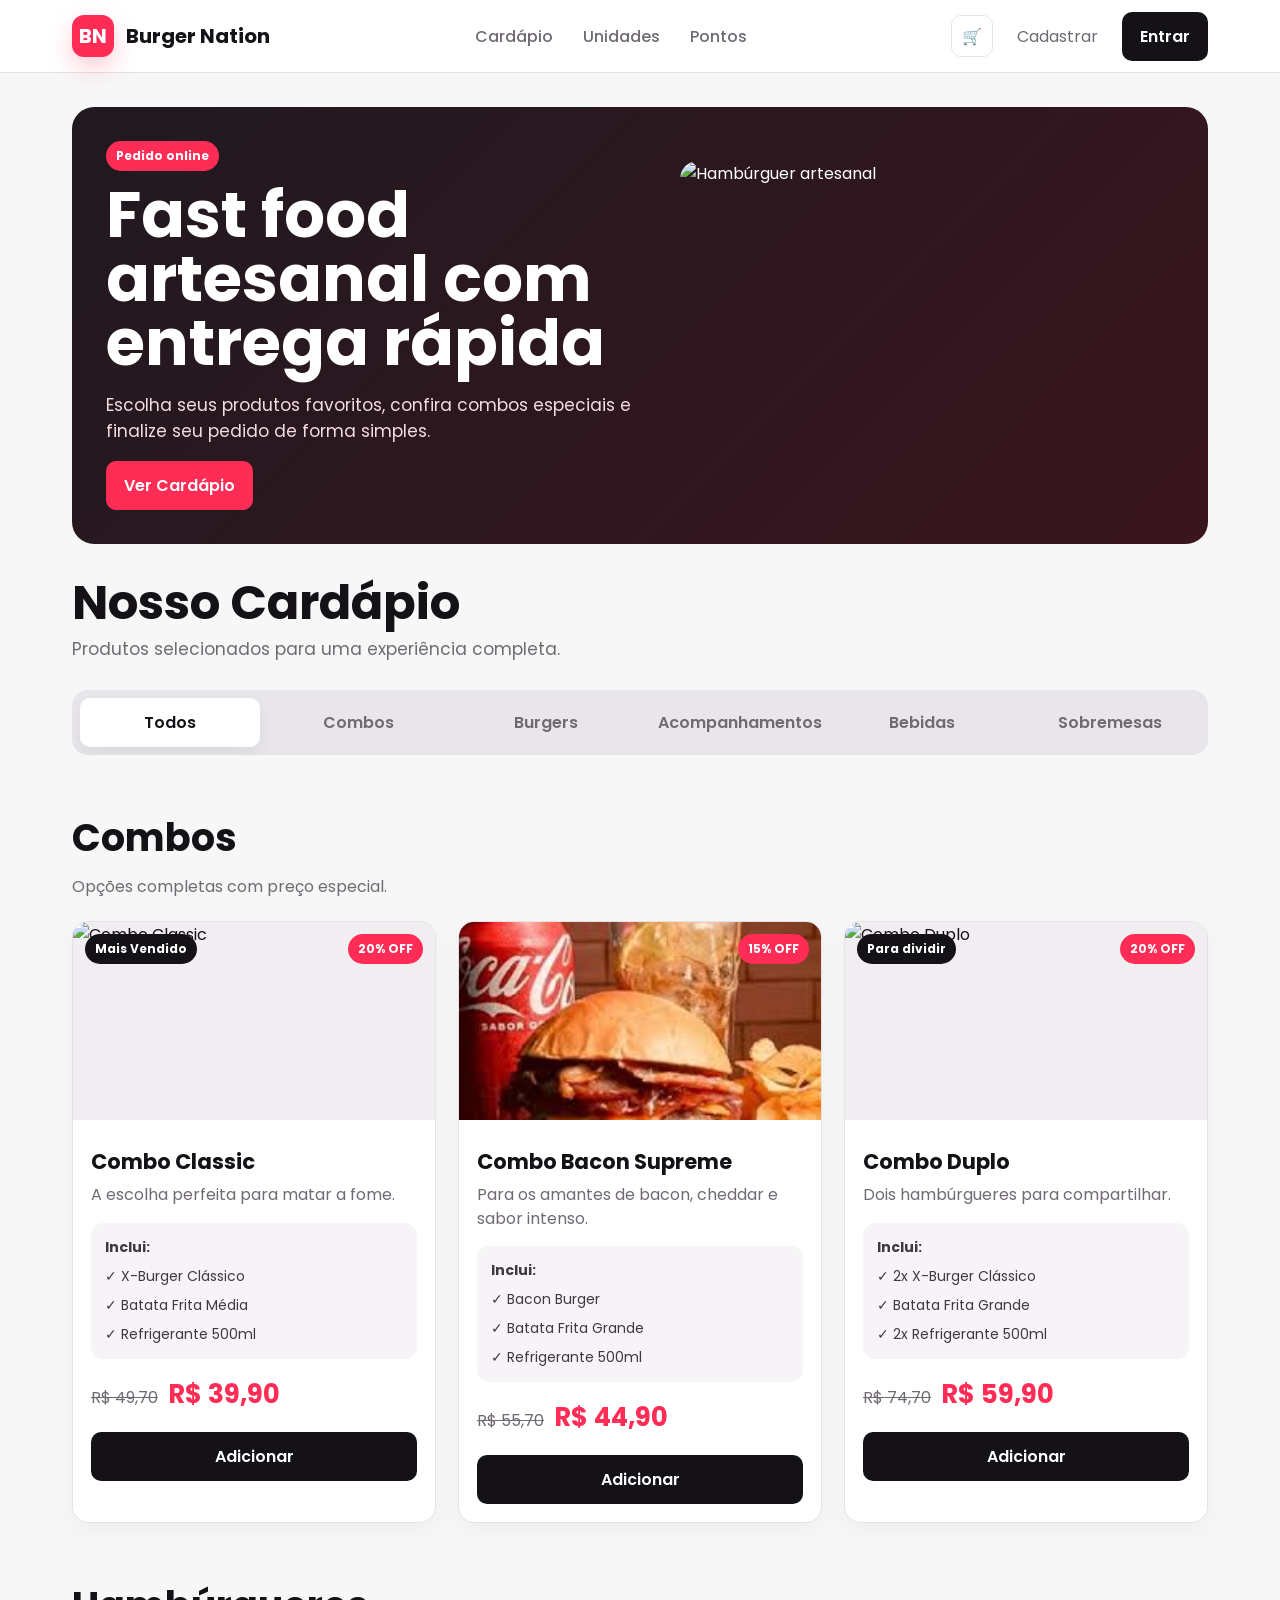
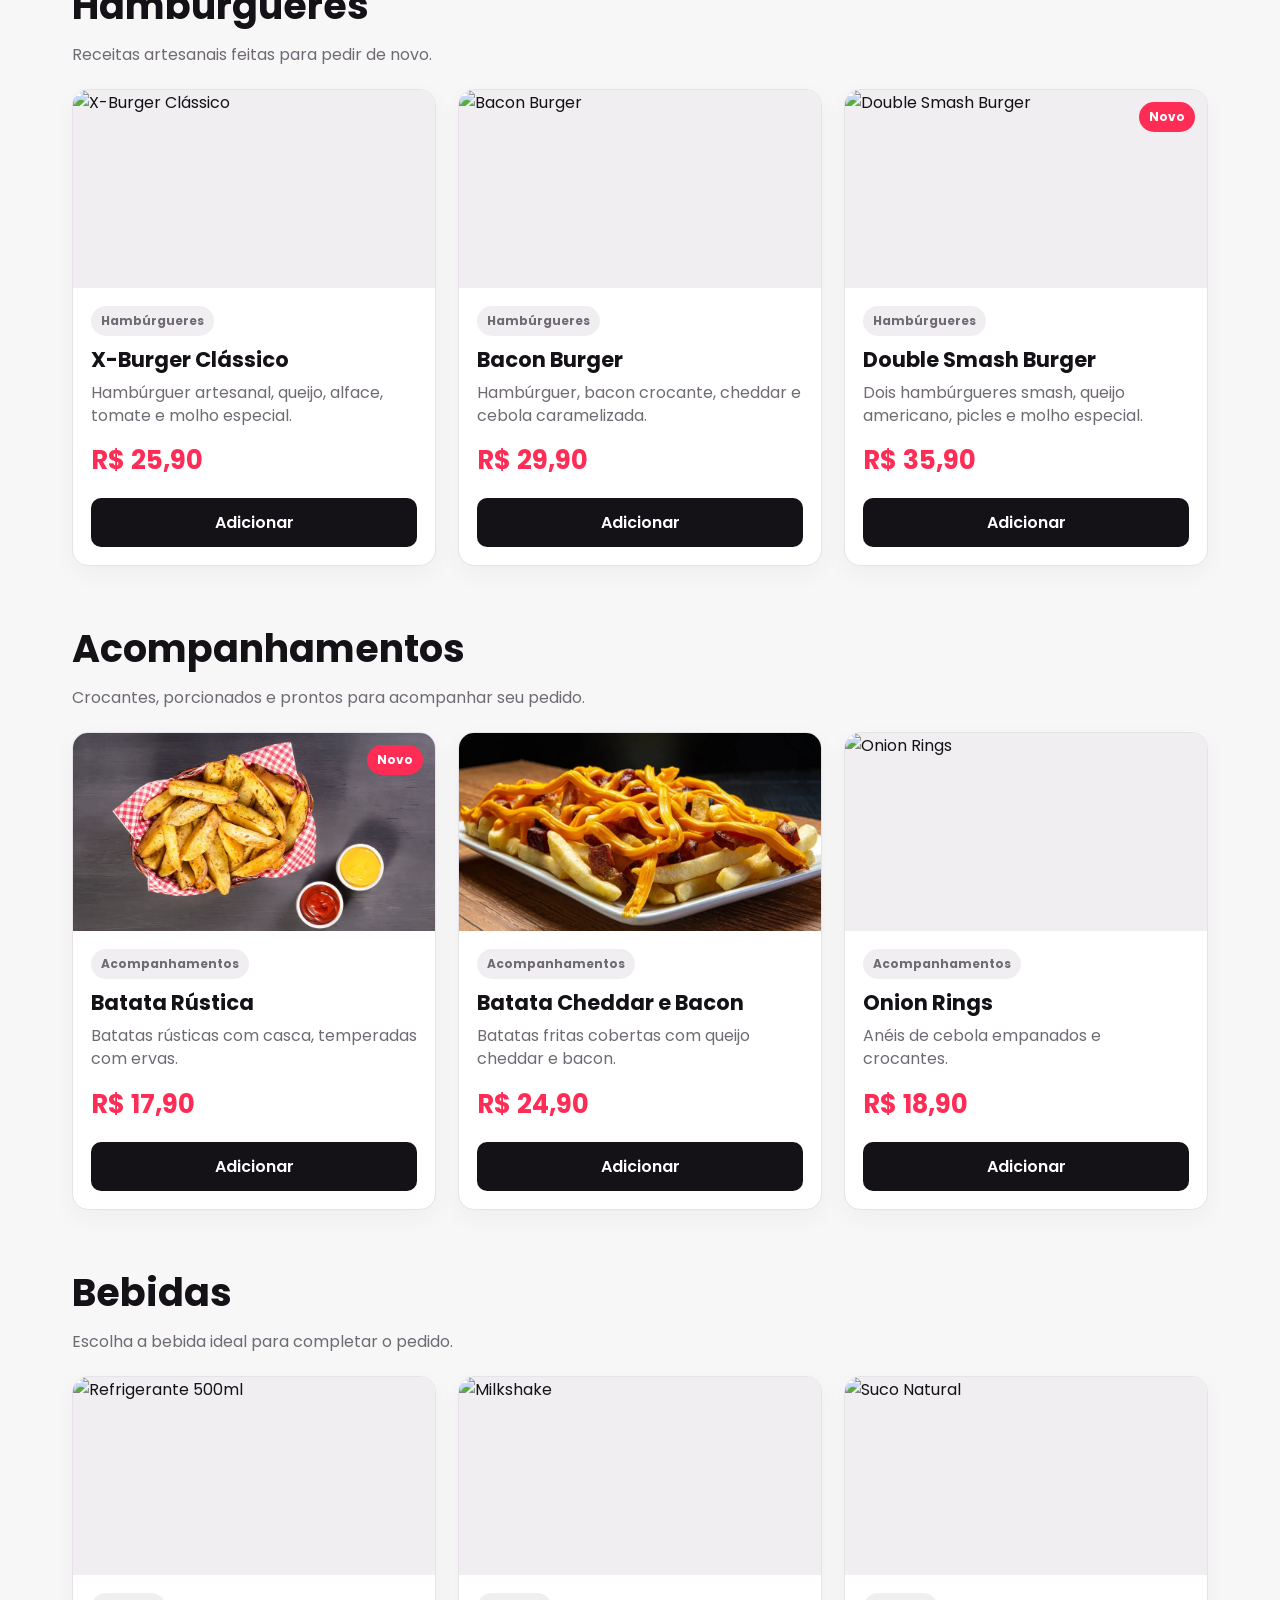
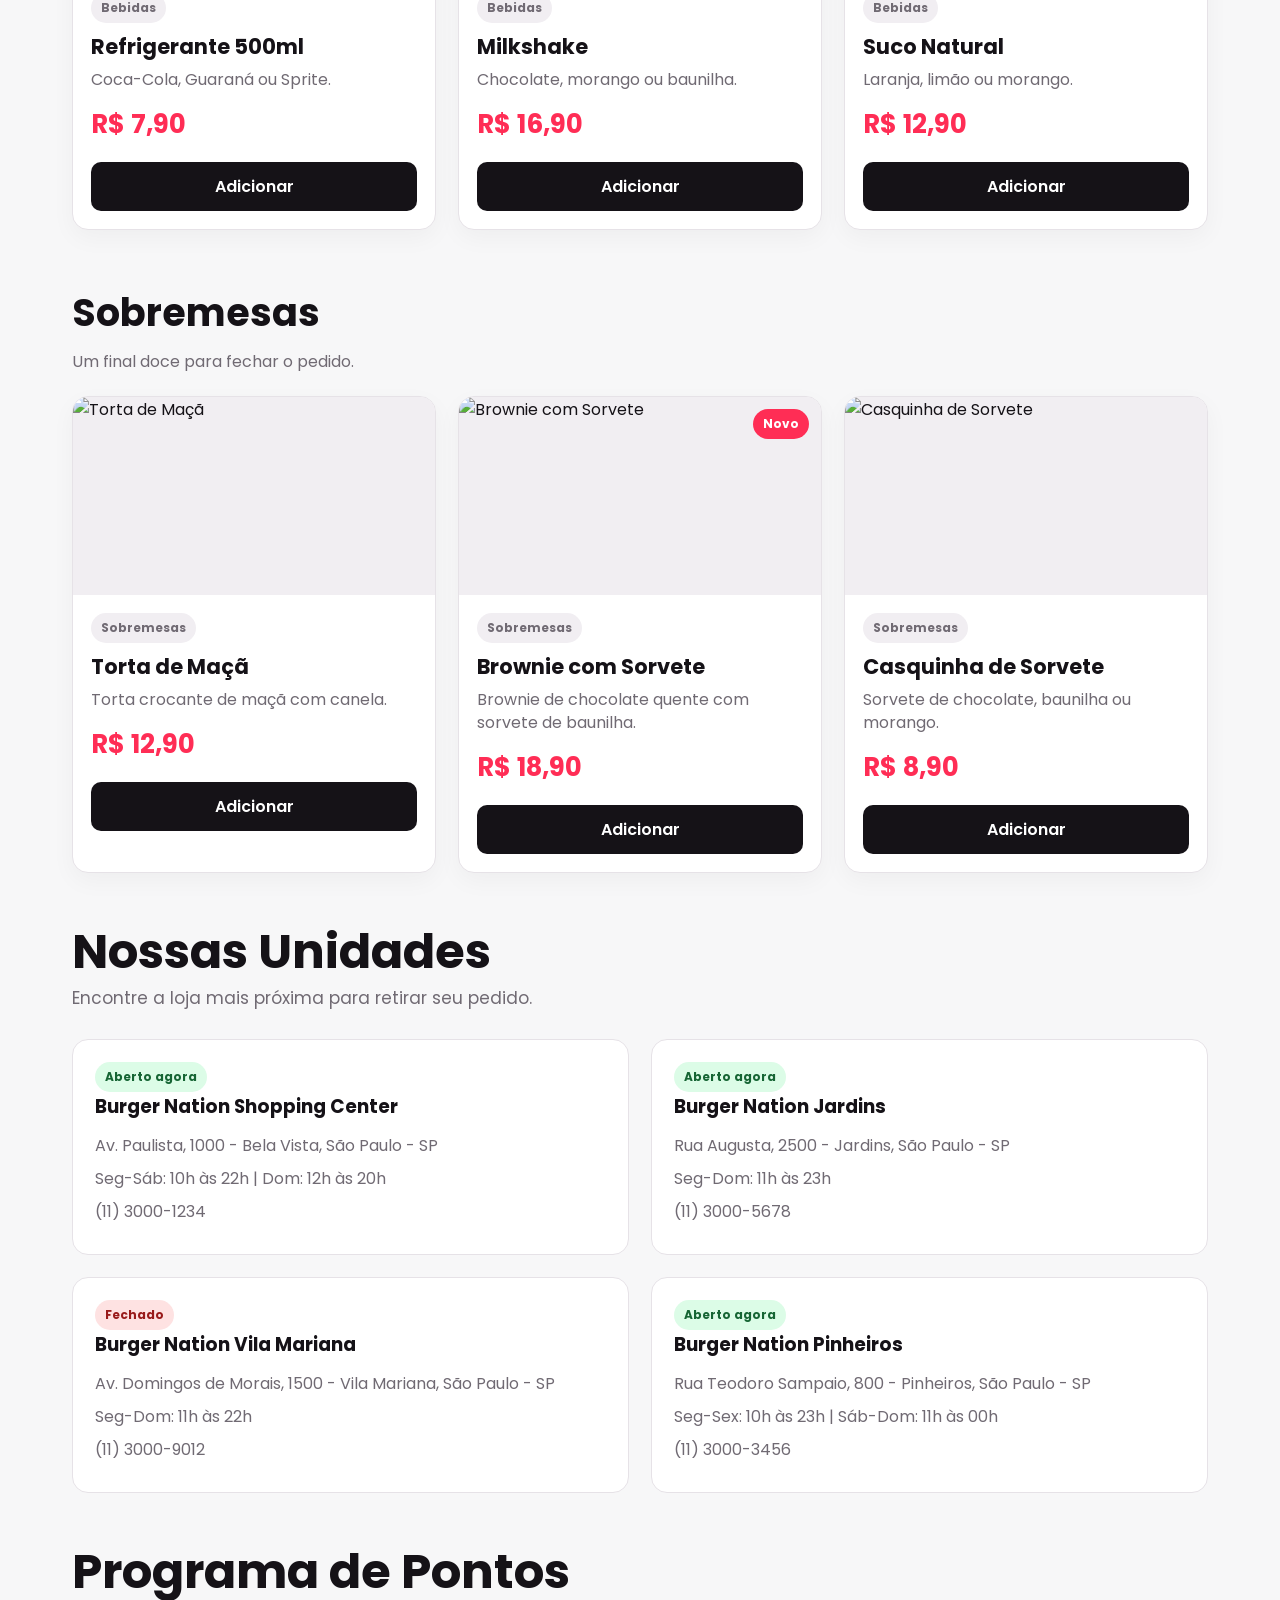
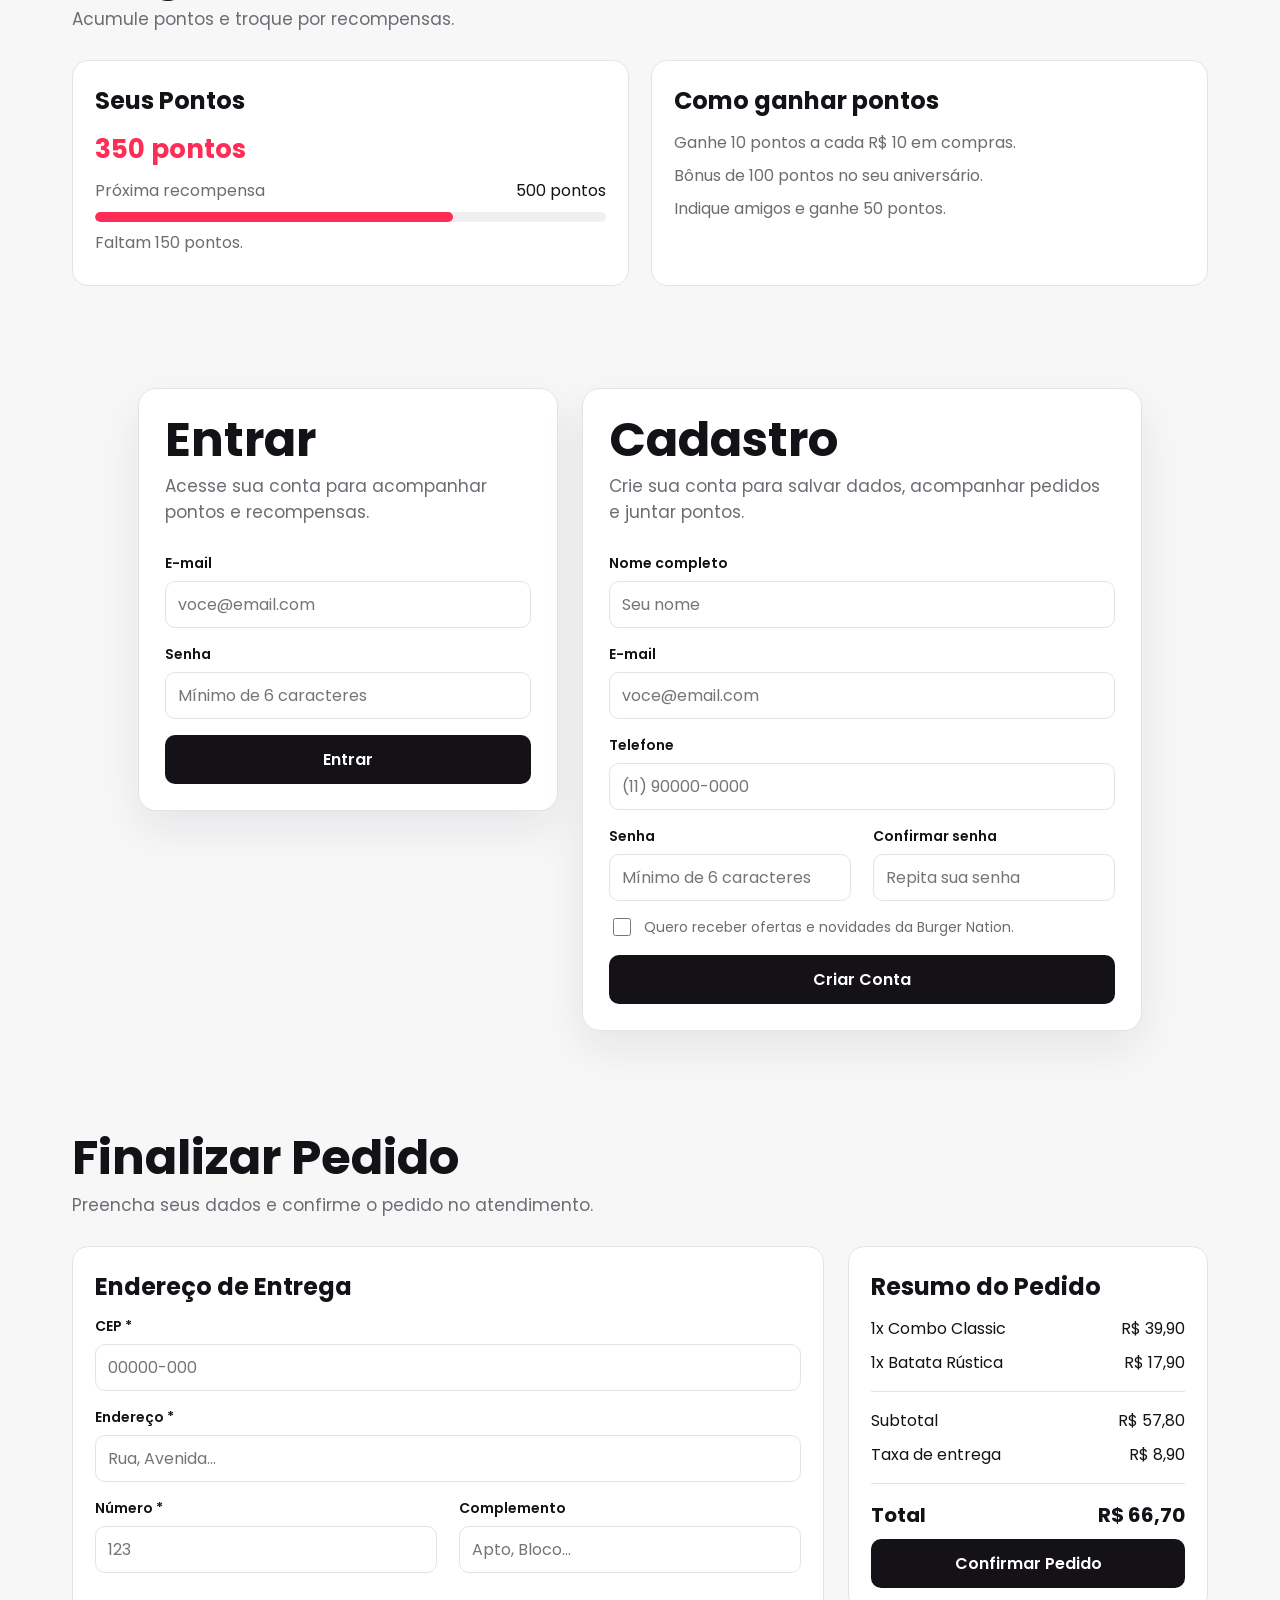
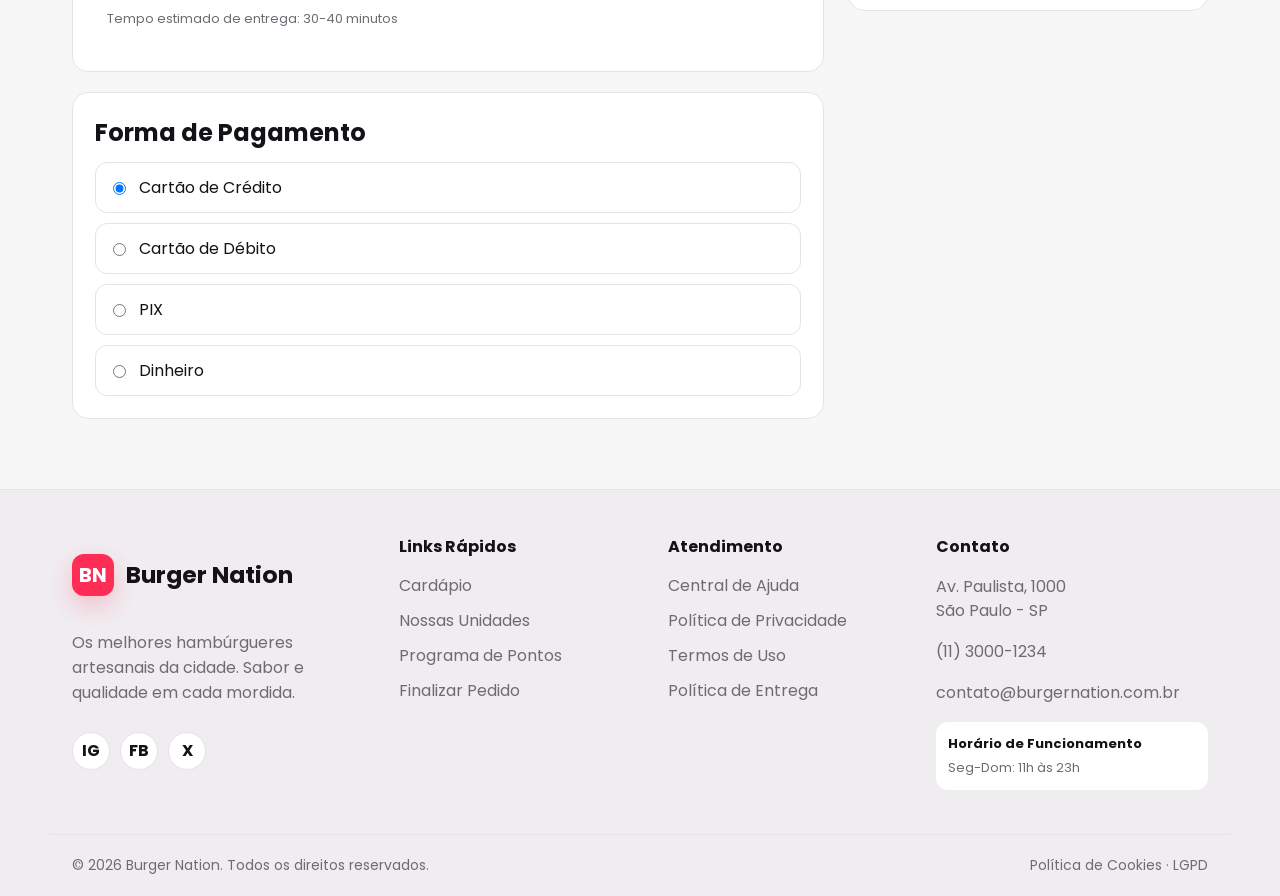
==== commit 581c9589: "commit" ====
--- a/index.html
+++ b/index.html
@@ -25,6 +25,7 @@
 
       <div class="header-actions">
         <a class="icon-btn" href="#checkout" aria-label="Ver pedido">🛒</a>
+        <a class="ghost-btn" href="#cadastro">Cadastrar</a>
         <a class="primary-btn login-link" href="#login">Entrar</a>
       </div>
     </div>
@@ -255,8 +256,8 @@
       </div>
     </section>
 
-    <section id="login" class="page-section">
-      <div class="login-wrap">
+    <section id="login" class="page-section auth-section">
+      <div class="login-wrap auth-grid">
         <form class="form-card" action="#menu">
           <div class="page-head">
             <h1>Entrar</h1>
@@ -266,6 +267,27 @@
             <div class="field"><label for="email">E-mail</label><input id="email" type="email" placeholder="voce@email.com"></div>
             <div class="field"><label for="password">Senha</label><input id="password" type="password" placeholder="M&iacute;nimo de 6 caracteres"></div>
             <a class="primary-btn wide" href="#menu">Entrar</a>
+          </div>
+        </form>
+
+        <form id="cadastro" class="form-card signup-card" action="#menu">
+          <div class="page-head">
+            <h1>Cadastro</h1>
+            <p>Crie sua conta para salvar dados, acompanhar pedidos e juntar pontos.</p>
+          </div>
+          <div class="form-grid">
+            <div class="field"><label for="signup-name">Nome completo</label><input id="signup-name" type="text" placeholder="Seu nome" required></div>
+            <div class="field"><label for="signup-email">E-mail</label><input id="signup-email" type="email" placeholder="voce@email.com" required></div>
+            <div class="field"><label for="signup-phone">Telefone</label><input id="signup-phone" type="tel" placeholder="(11) 90000-0000" required></div>
+            <div class="two-col">
+              <div class="field"><label for="signup-password">Senha</label><input id="signup-password" type="password" placeholder="M&iacute;nimo de 6 caracteres" minlength="6" required></div>
+              <div class="field"><label for="signup-confirm">Confirmar senha</label><input id="signup-confirm" type="password" placeholder="Repita sua senha" minlength="6" required></div>
+            </div>
+            <label class="check-option">
+              <input type="checkbox">
+              <span>Quero receber ofertas e novidades da Burger Nation.</span>
+            </label>
+            <button class="primary-btn wide" type="submit">Criar Conta</button>
           </div>
         </form>
       </div>
--- a/css/site.css
+++ b/css/site.css
@@ -419,6 +419,14 @@
   padding:48px 0;
 }
 
+.auth-grid{
+  width:100%;
+  grid-template-columns:minmax(0,420px) minmax(0,560px);
+  align-items:start;
+  justify-content:center;
+  gap:24px;
+}
+
 .form-card{
   width:min(100%,460px);
   background:#fff;
@@ -426,6 +434,27 @@
   border-radius:18px;
   padding:26px;
   box-shadow:var(--shadow);
+}
+
+.signup-card{
+  width:100%;
+  scroll-margin-top:96px;
+}
+
+.check-option{
+  display:flex;
+  align-items:flex-start;
+  gap:10px;
+  color:var(--muted);
+  font-size:14px;
+  line-height:1.45;
+}
+
+.check-option input{
+  width:18px;
+  height:18px;
+  margin-top:1px;
+  accent-color:var(--primary);
 }
 
 .auth-switch{
@@ -733,9 +762,10 @@
   .nav-wrap{height:auto;min-height:72px;flex-wrap:wrap;padding:14px 20px}
   .main-nav{order:3;width:100%;justify-content:center}
   .grid{grid-template-columns:repeat(2,minmax(0,1fr))}
-  .hero,.checkout-grid,.locations-grid,.rewards-grid,.two-col{grid-template-columns:1fr}
+  .hero,.checkout-grid,.locations-grid,.rewards-grid,.two-col,.auth-grid{grid-template-columns:1fr}
   .footer-grid{grid-template-columns:repeat(2,minmax(0,1fr))}
   .sticky-card{position:static}
+  .auth-grid .form-card{width:min(100%,560px)}
 }
 
 @media(max-width:640px){
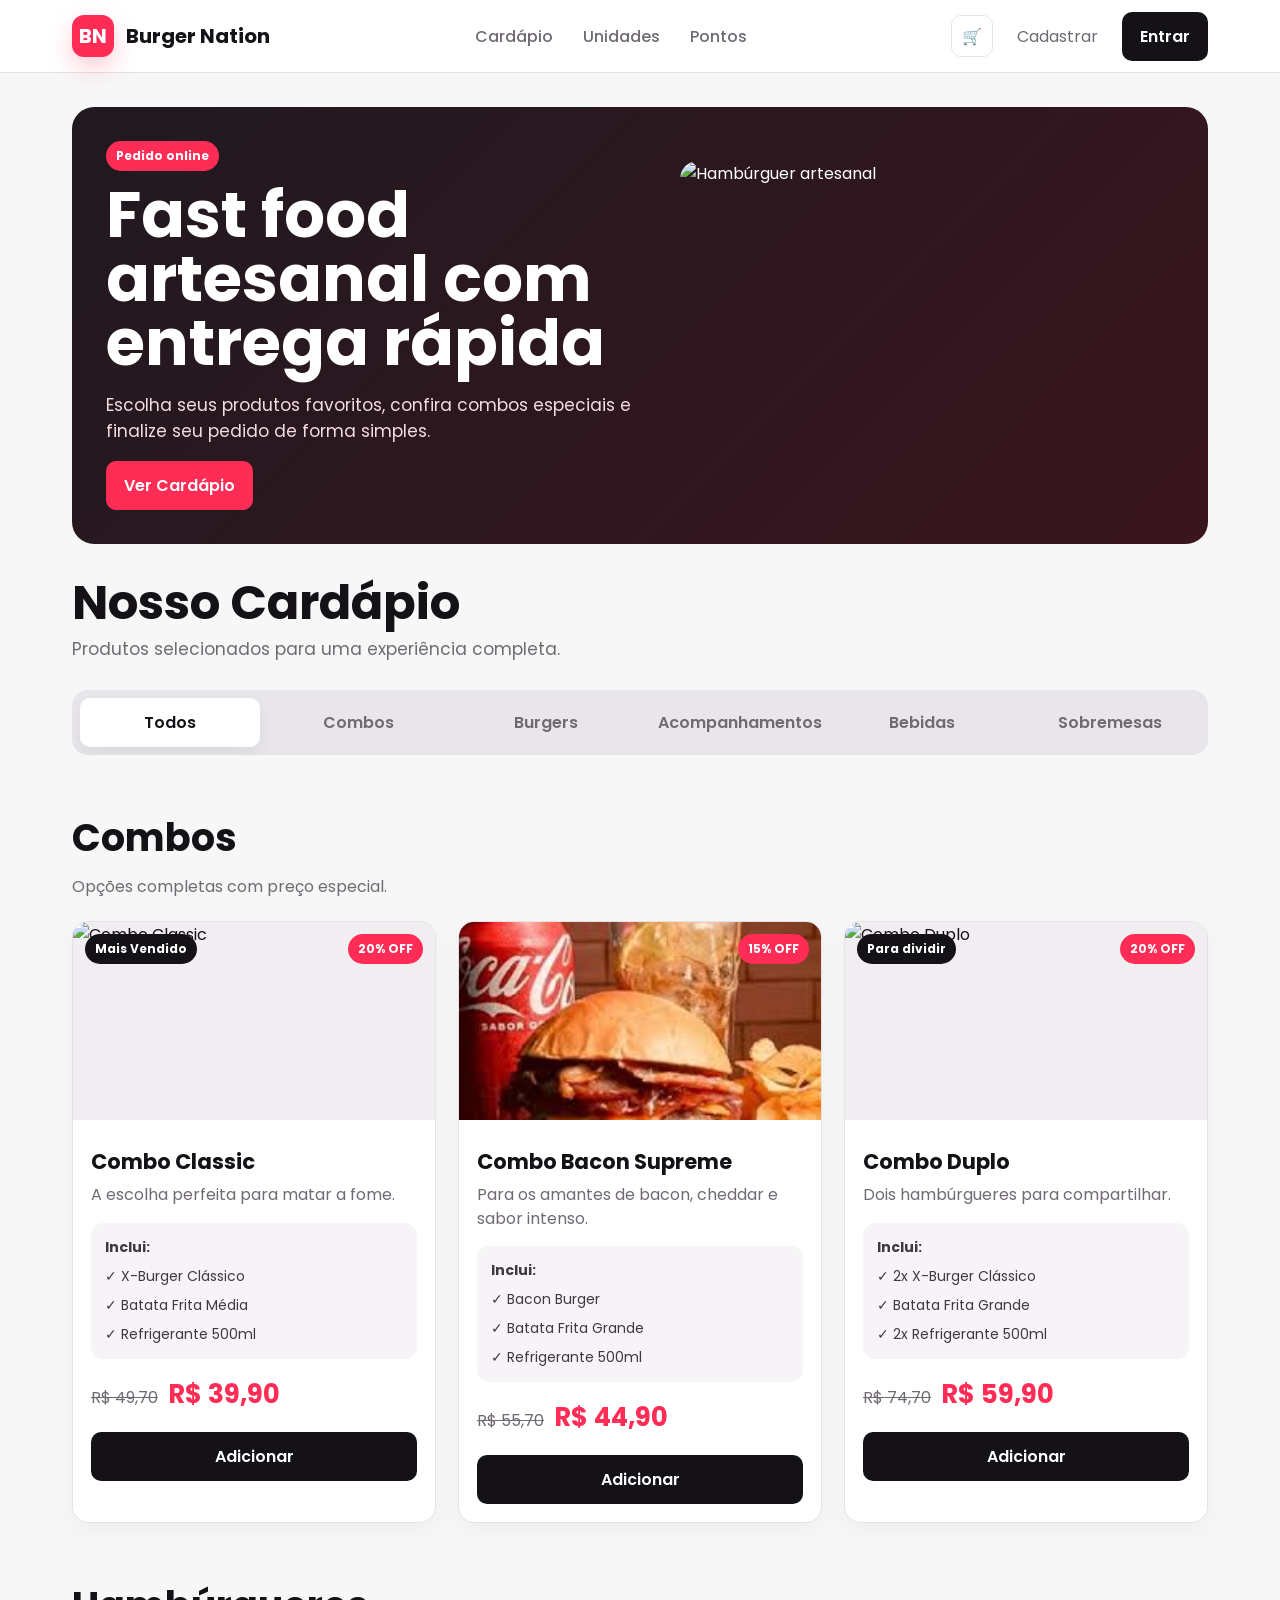
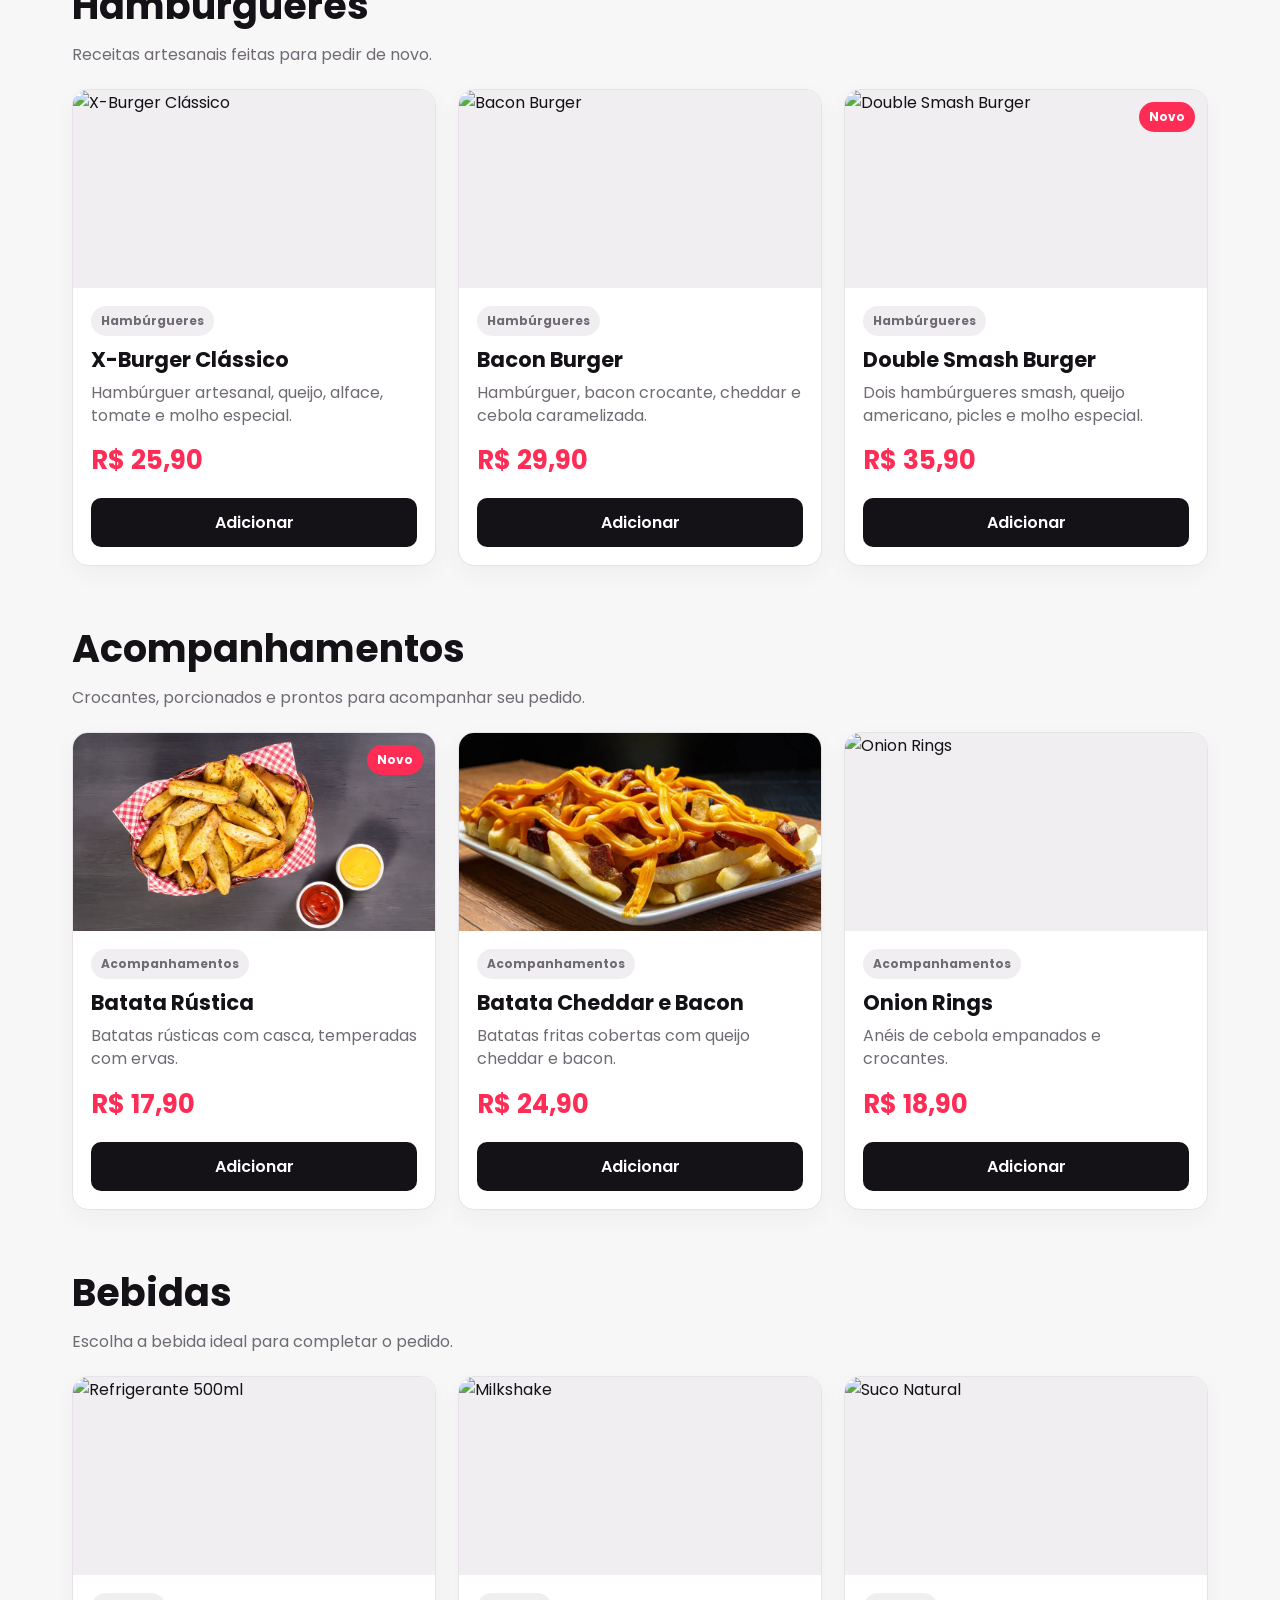
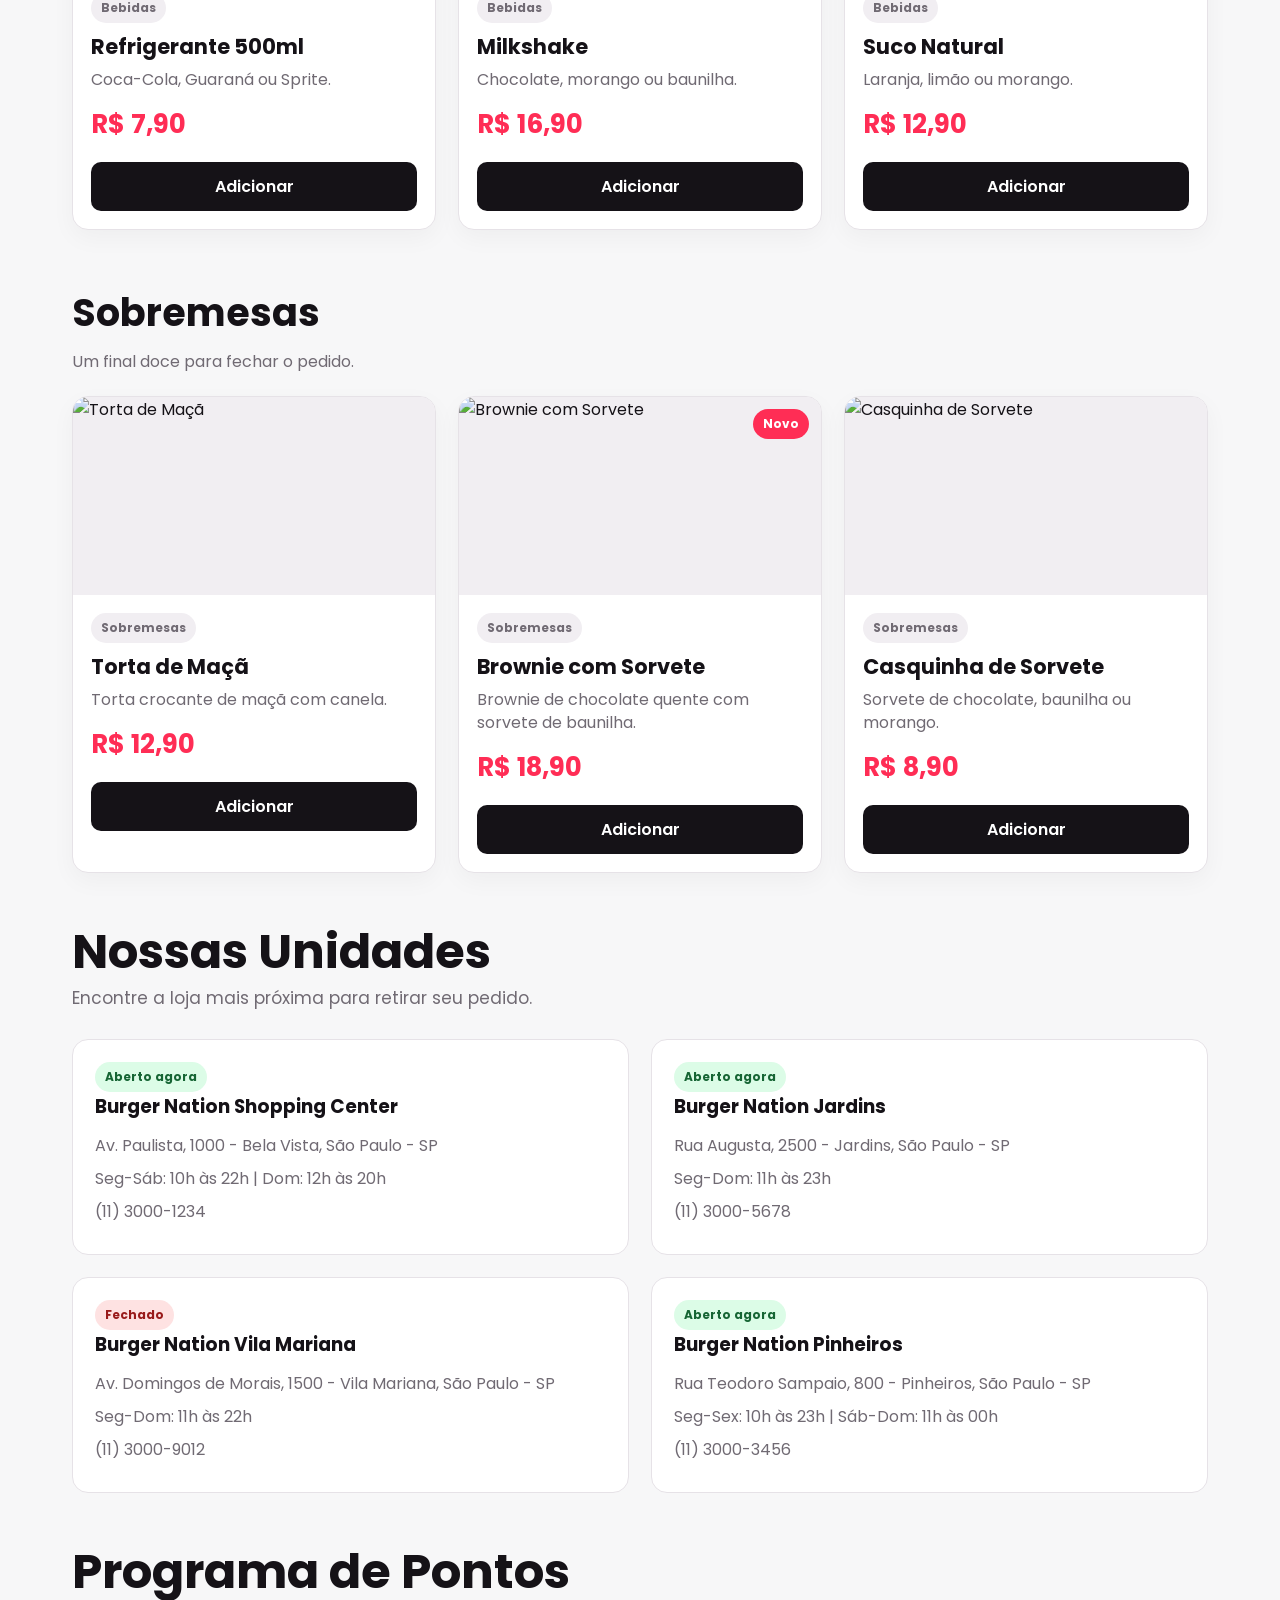
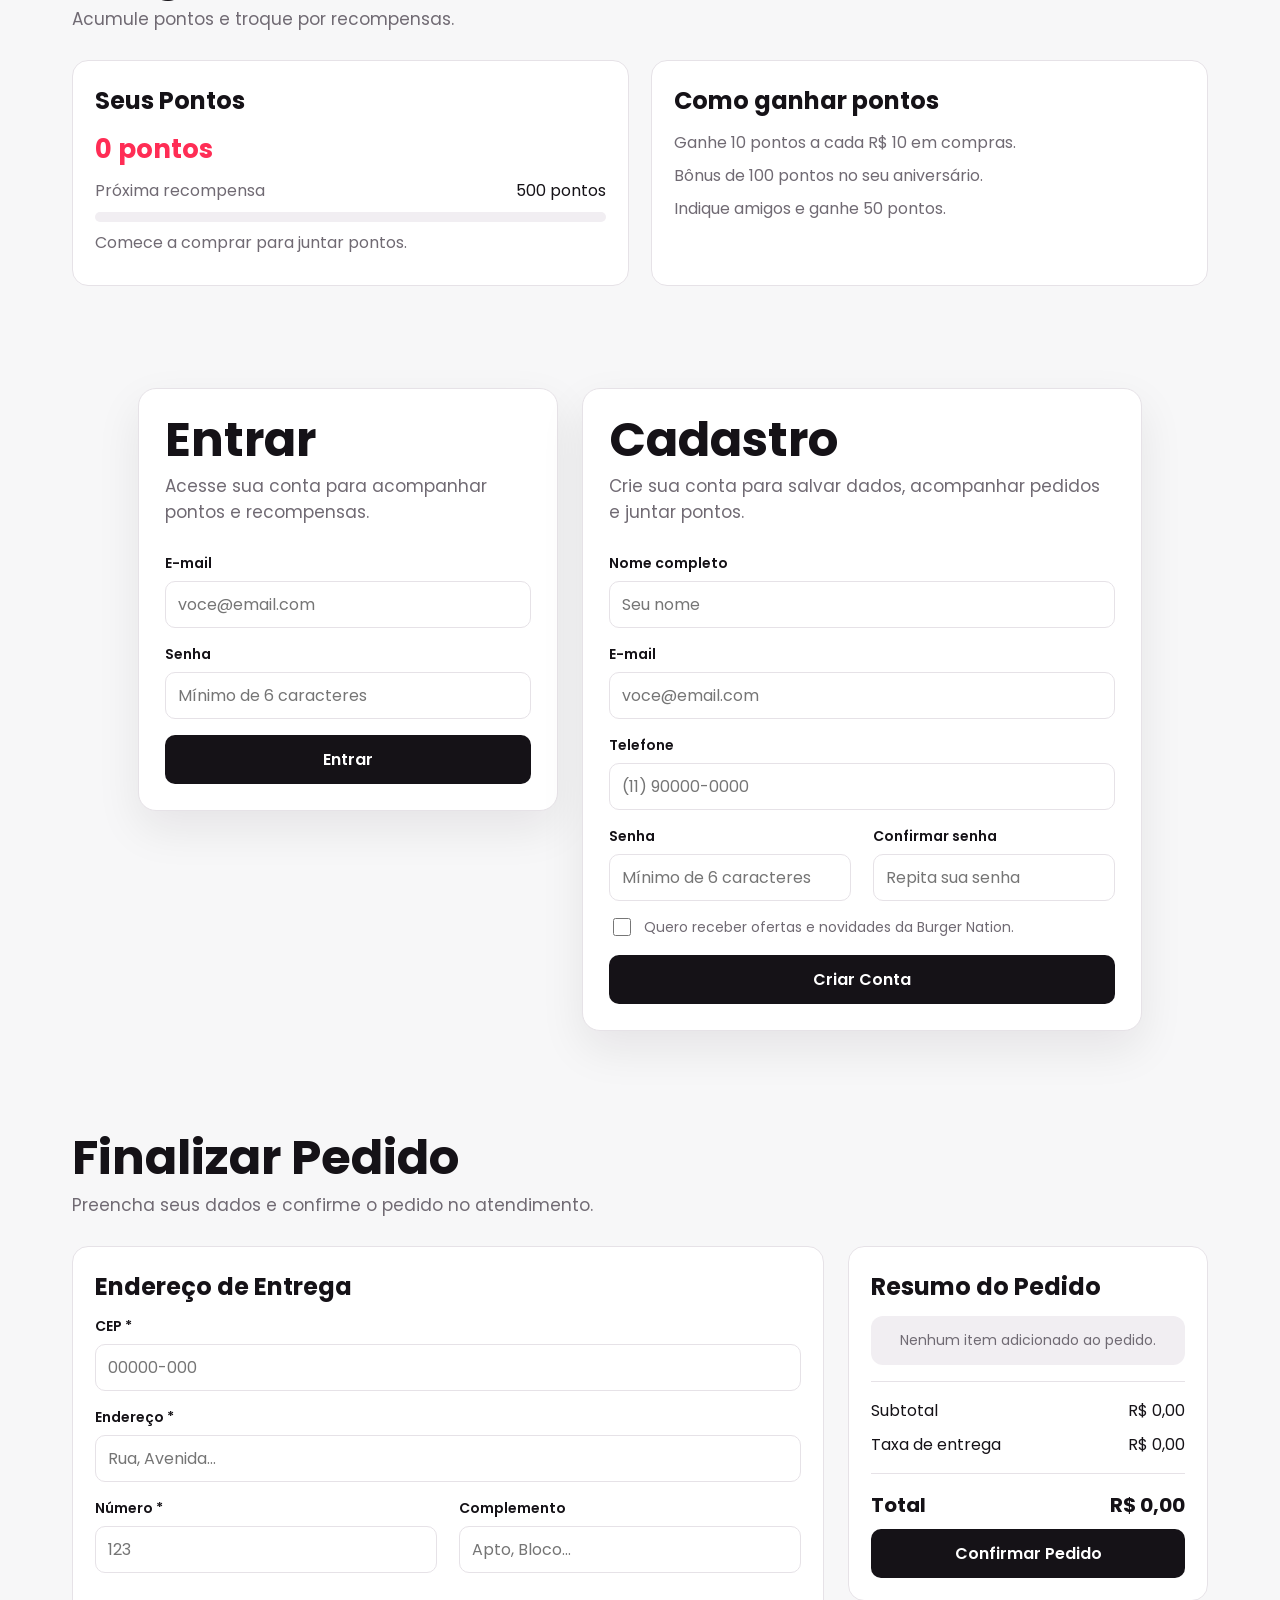
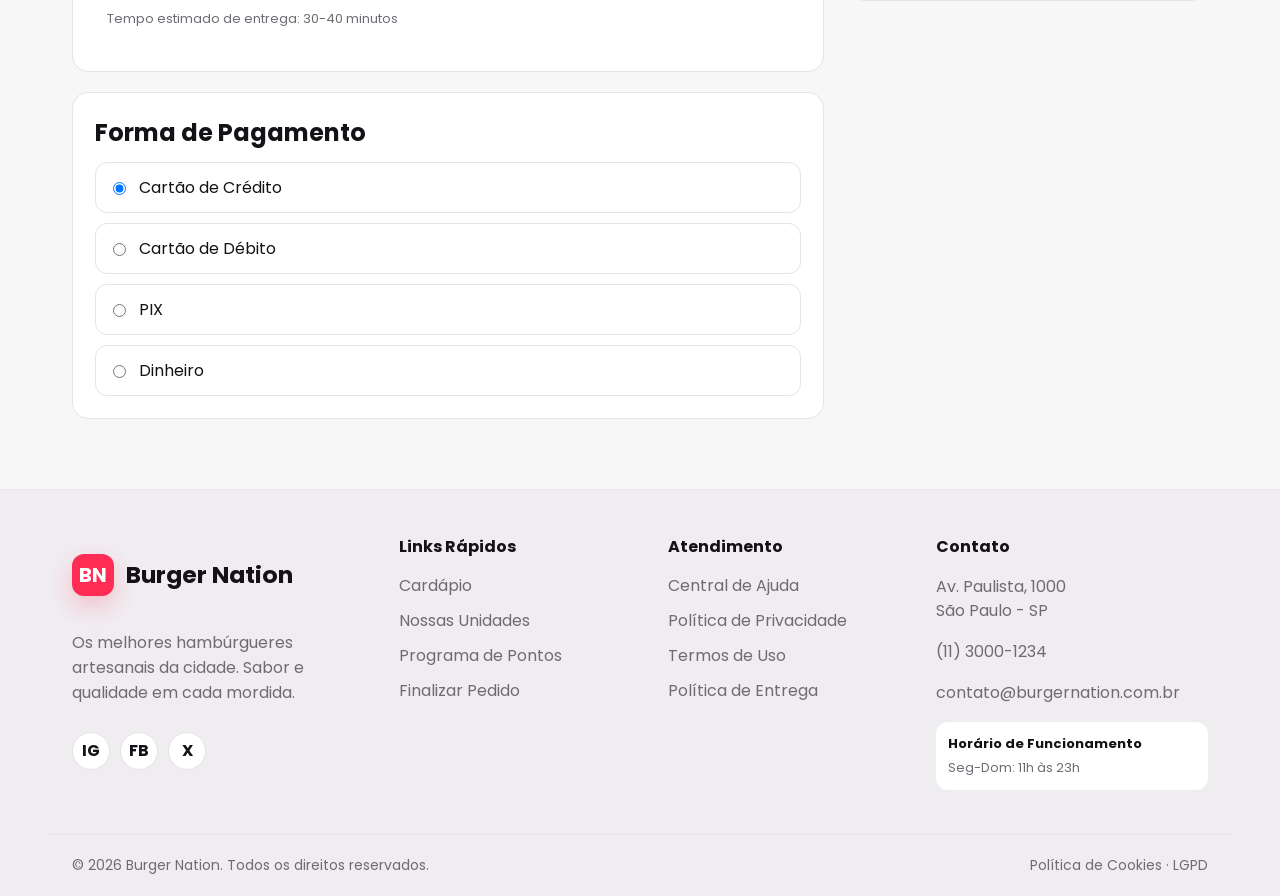
==== commit 871e6383: "commit" ====
--- a/index.html
+++ b/index.html
@@ -242,10 +242,10 @@
       <div class="two-col">
         <section class="info-card">
           <h2>Seus Pontos</h2>
-          <div class="price">350 pontos</div>
+          <div class="price">0 pontos</div>
           <div class="summary-row"><span class="muted">Pr&oacute;xima recompensa</span><span>500 pontos</span></div>
-          <div class="progress"><span style="width:70%"></span></div>
-          <p>Faltam 150 pontos.</p>
+          <div class="progress"><span style="width:0%"></span></div>
+          <p>Comece a comprar para juntar pontos.</p>
         </section>
         <section class="info-card">
           <h2>Como ganhar pontos</h2>
@@ -324,13 +324,12 @@
         </div>
         <aside class="info-card sticky-card">
           <h2>Resumo do Pedido</h2>
-          <div class="summary-row"><span>1x Combo Classic</span><span>R$ 39,90</span></div>
-          <div class="summary-row"><span>1x Batata R&uacute;stica</span><span>R$ 17,90</span></div>
+          <div class="empty-order">Nenhum item adicionado ao pedido.</div>
           <div class="divider"></div>
-          <div class="summary-row"><span>Subtotal</span><span>R$ 57,80</span></div>
-          <div class="summary-row"><span>Taxa de entrega</span><span>R$ 8,90</span></div>
+          <div class="summary-row"><span>Subtotal</span><span>R$ 0,00</span></div>
+          <div class="summary-row"><span>Taxa de entrega</span><span>R$ 0,00</span></div>
           <div class="divider"></div>
-          <div class="summary-row total"><span>Total</span><span>R$ 66,70</span></div>
+          <div class="summary-row total"><span>Total</span><span>R$ 0,00</span></div>
           <a class="primary-btn wide" href="#menu">Confirmar Pedido</a>
         </aside>
       </form>
--- a/css/site.css
+++ b/css/site.css
@@ -580,6 +580,15 @@
 
 .summary-row{margin:9px 0}
 .summary-row.total{font-size:20px;font-weight:700}
+
+.empty-order{
+  padding:14px;
+  border-radius:12px;
+  background:var(--soft);
+  color:var(--muted);
+  font-size:14px;
+  text-align:center;
+}
 
 .cart-panel{
   position:fixed;
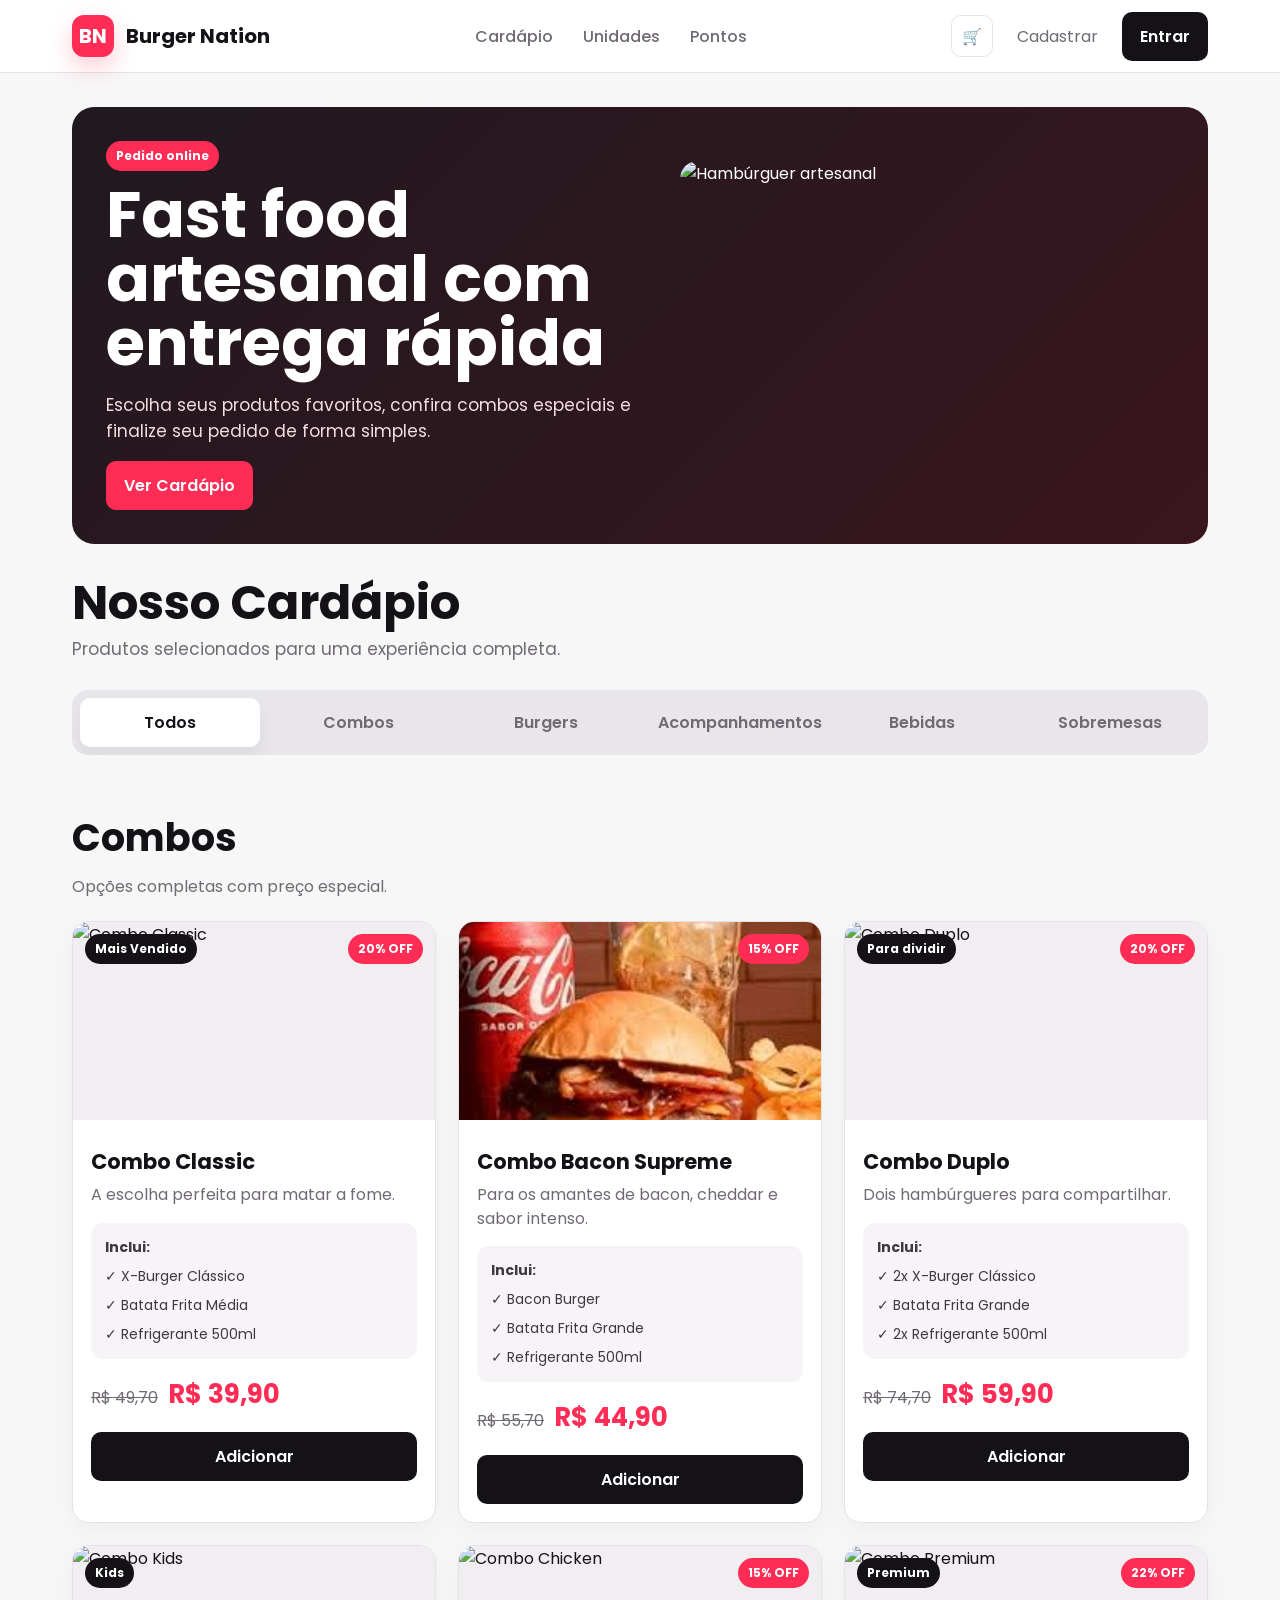
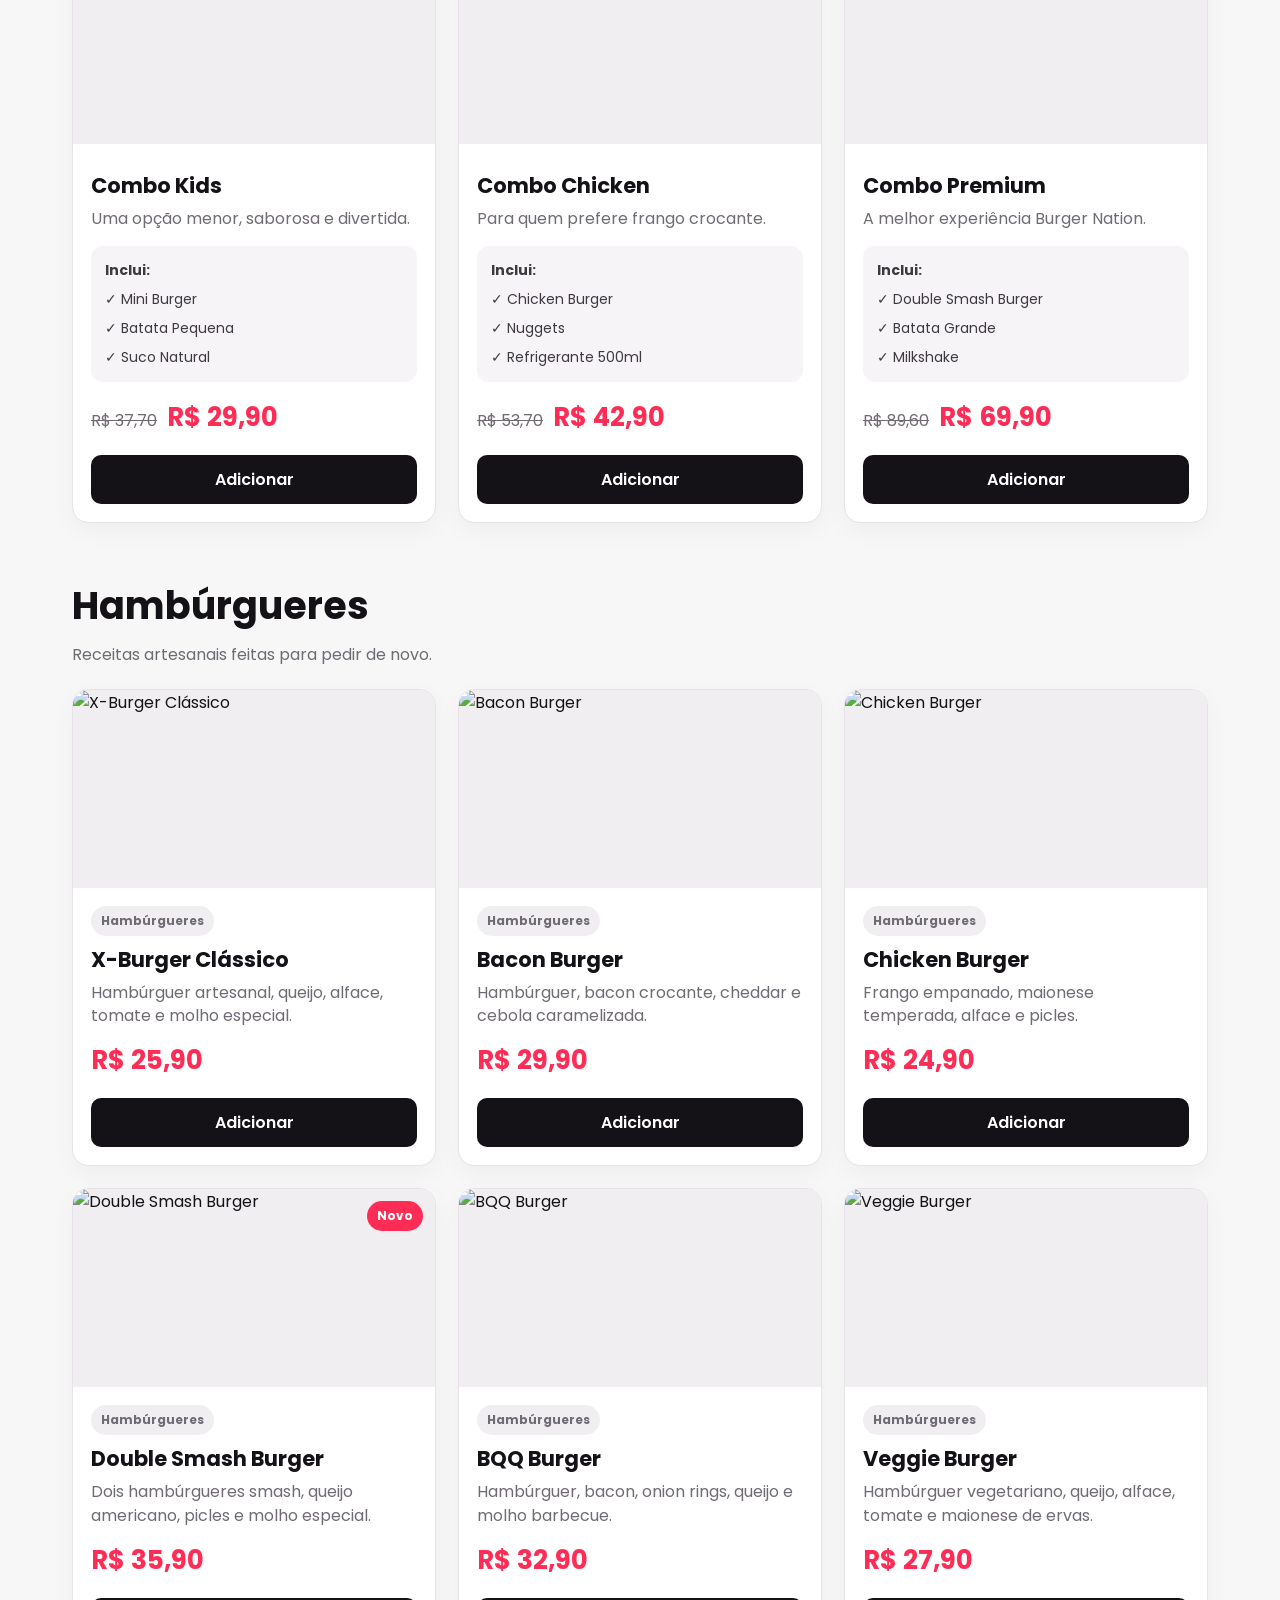
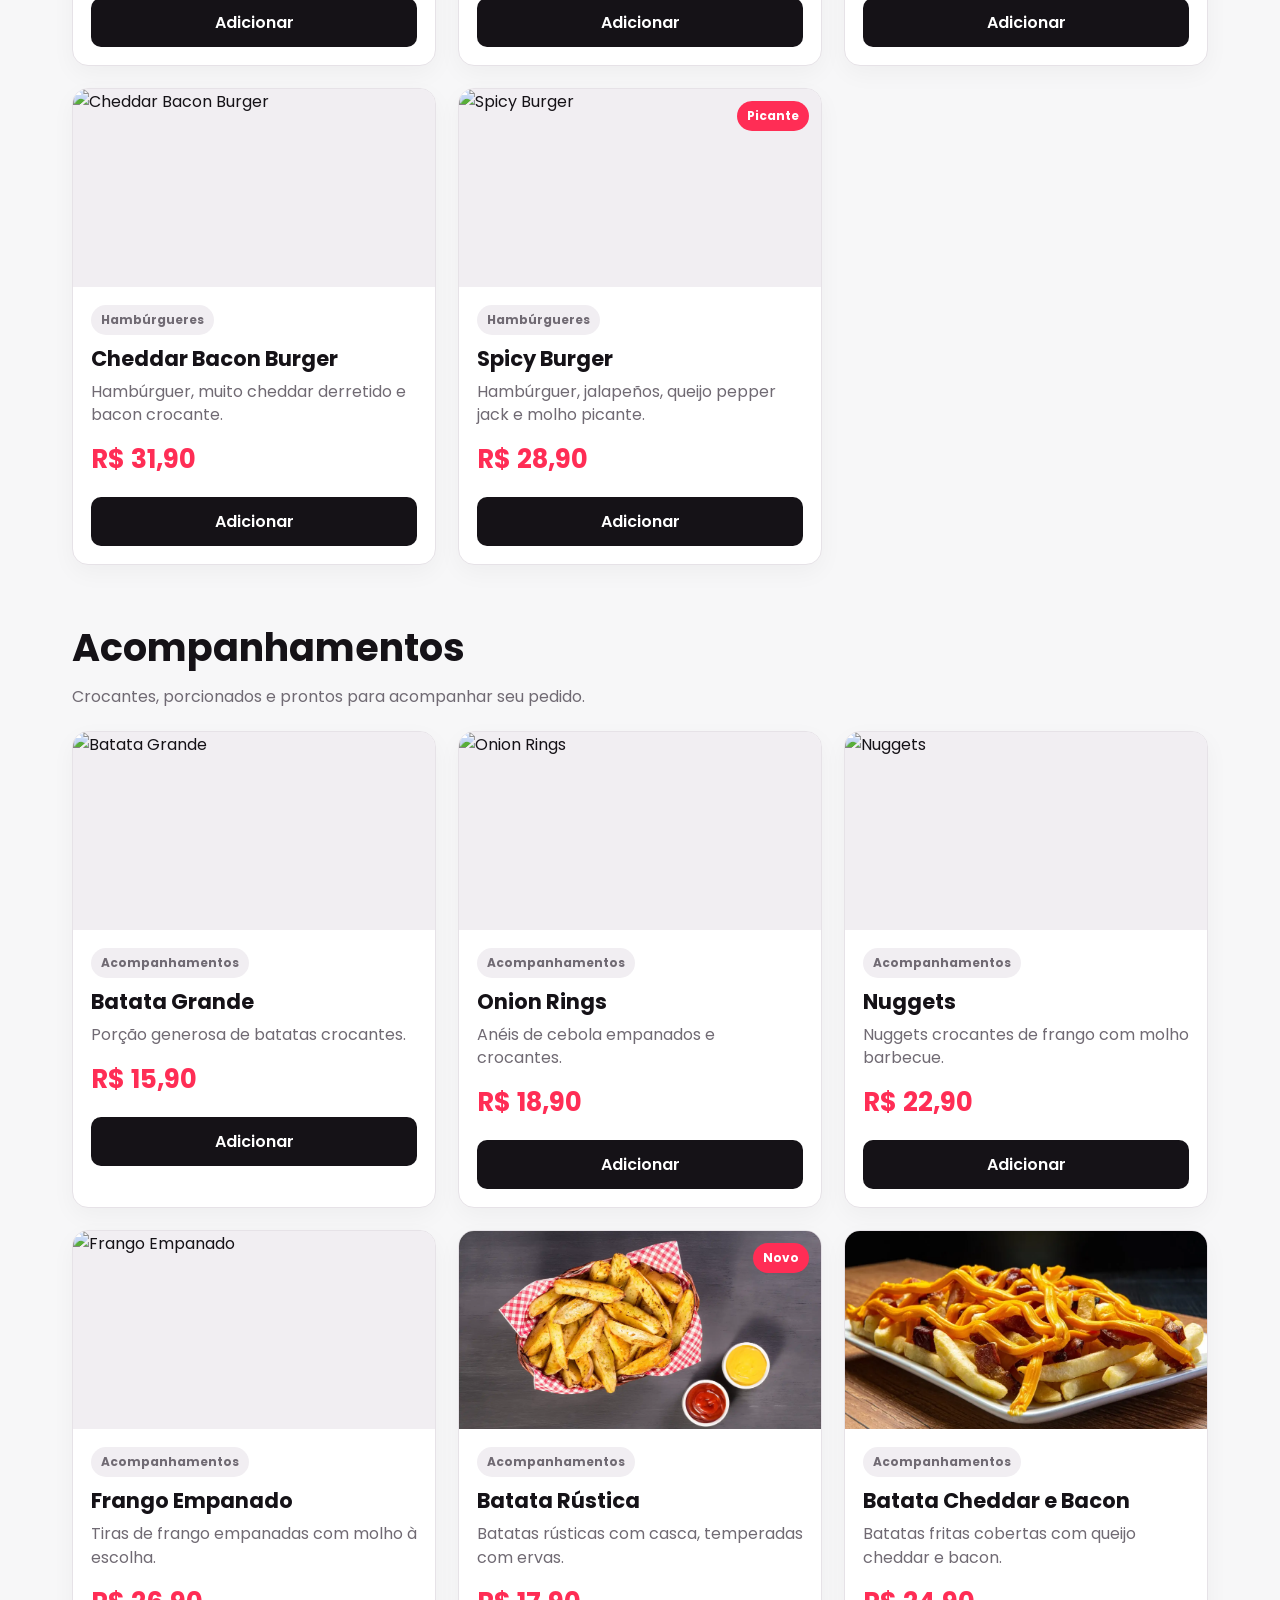
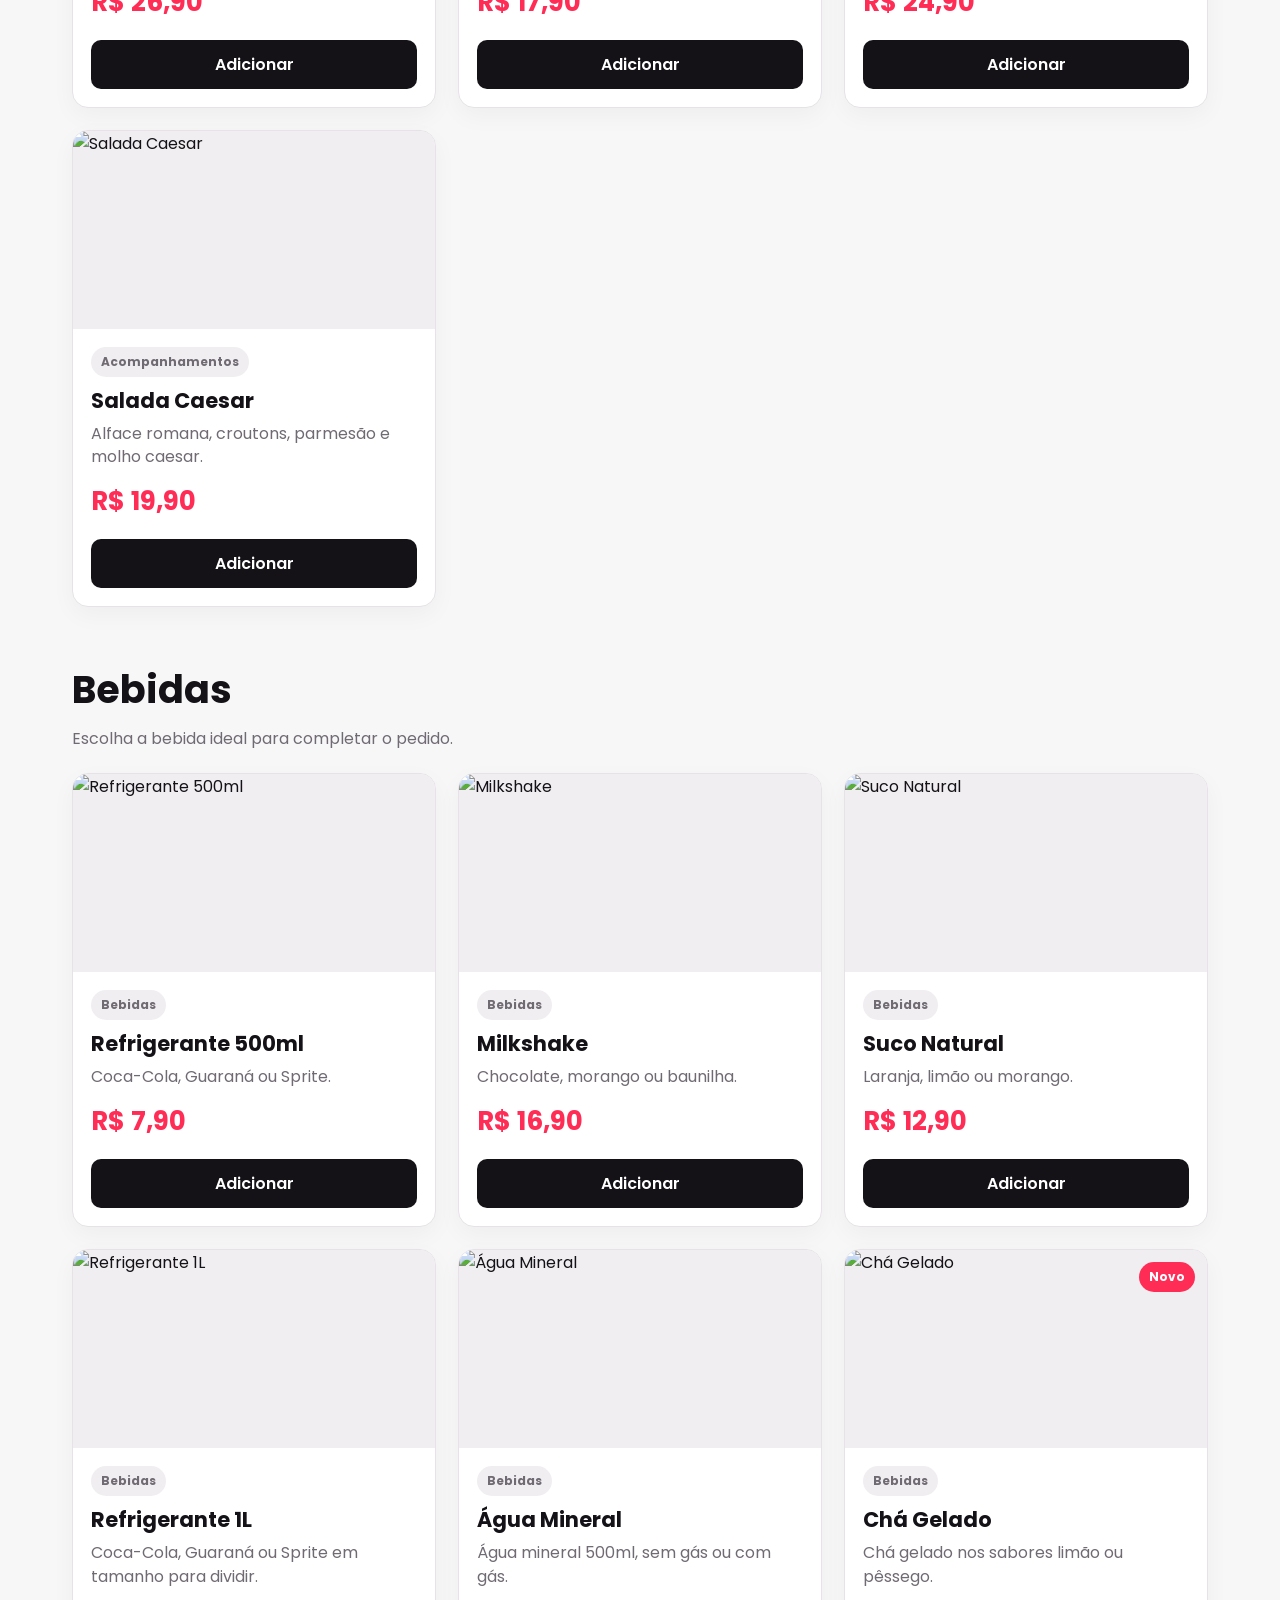
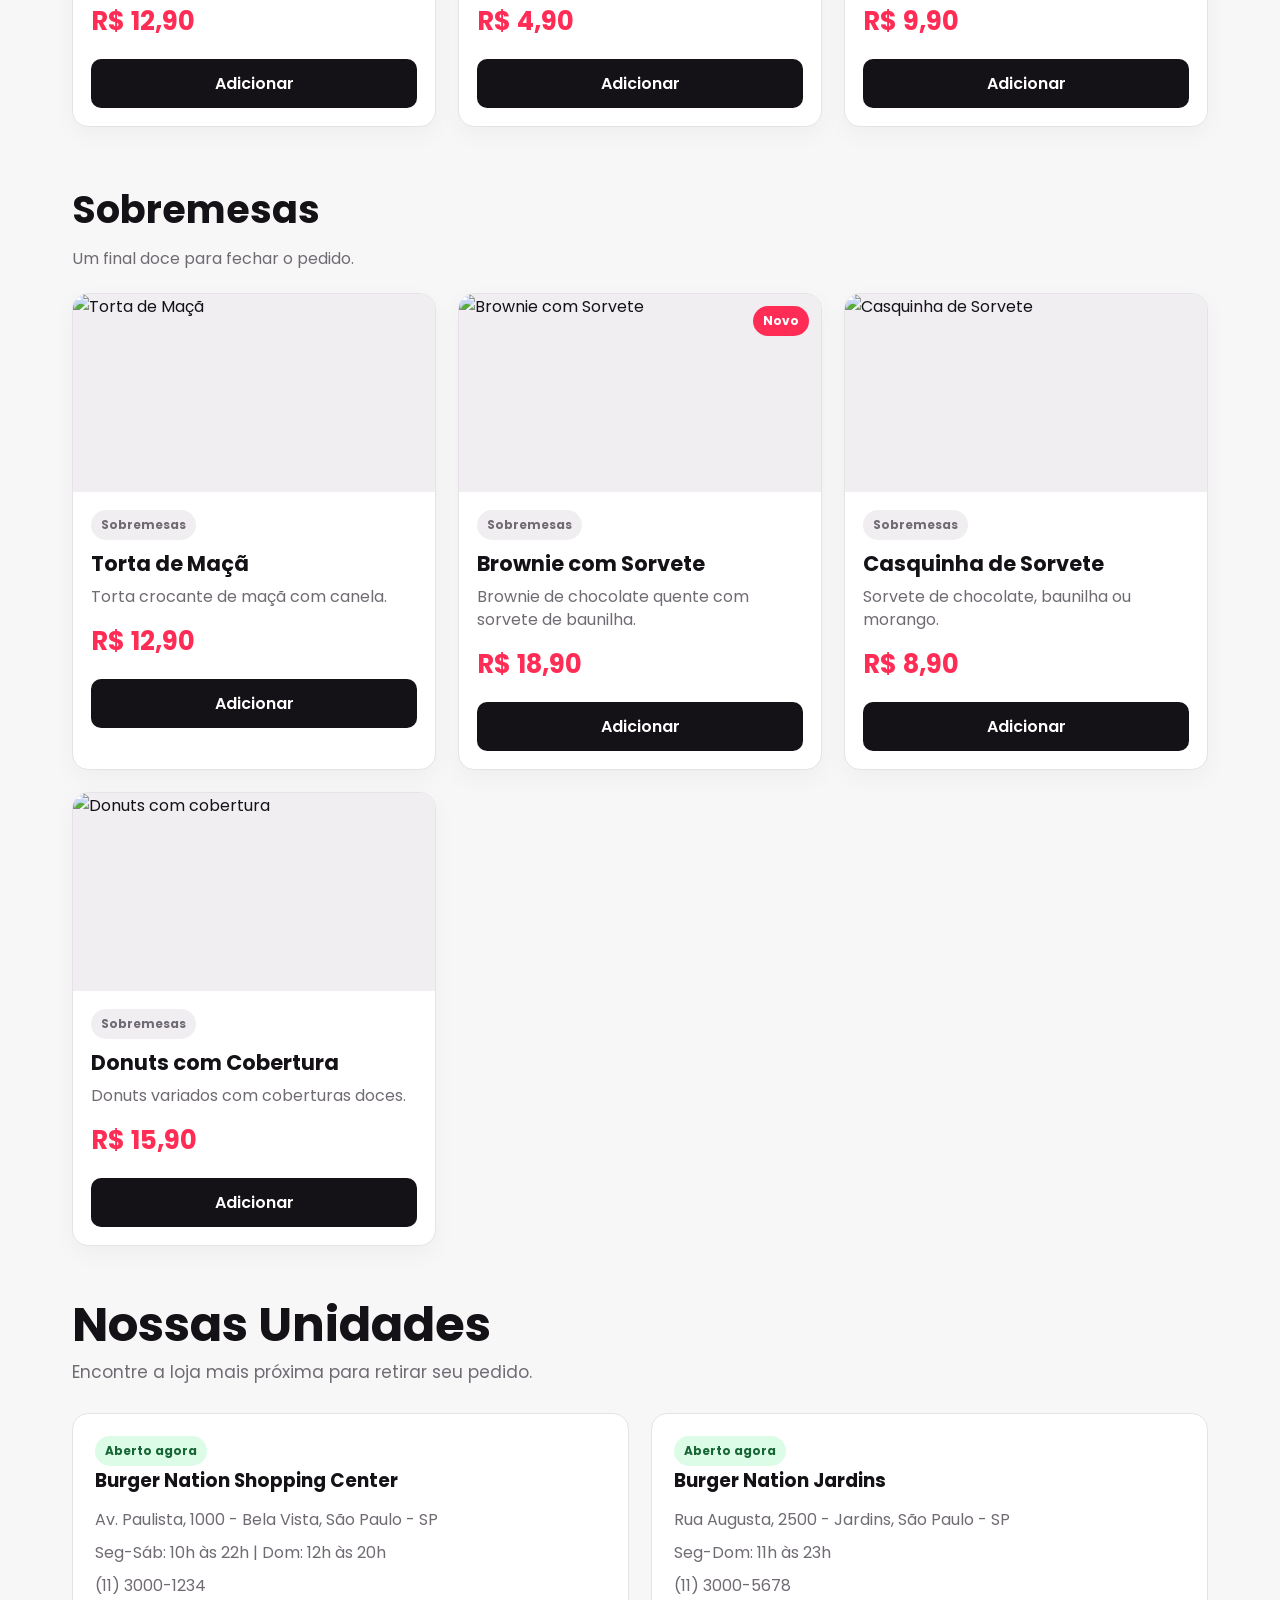
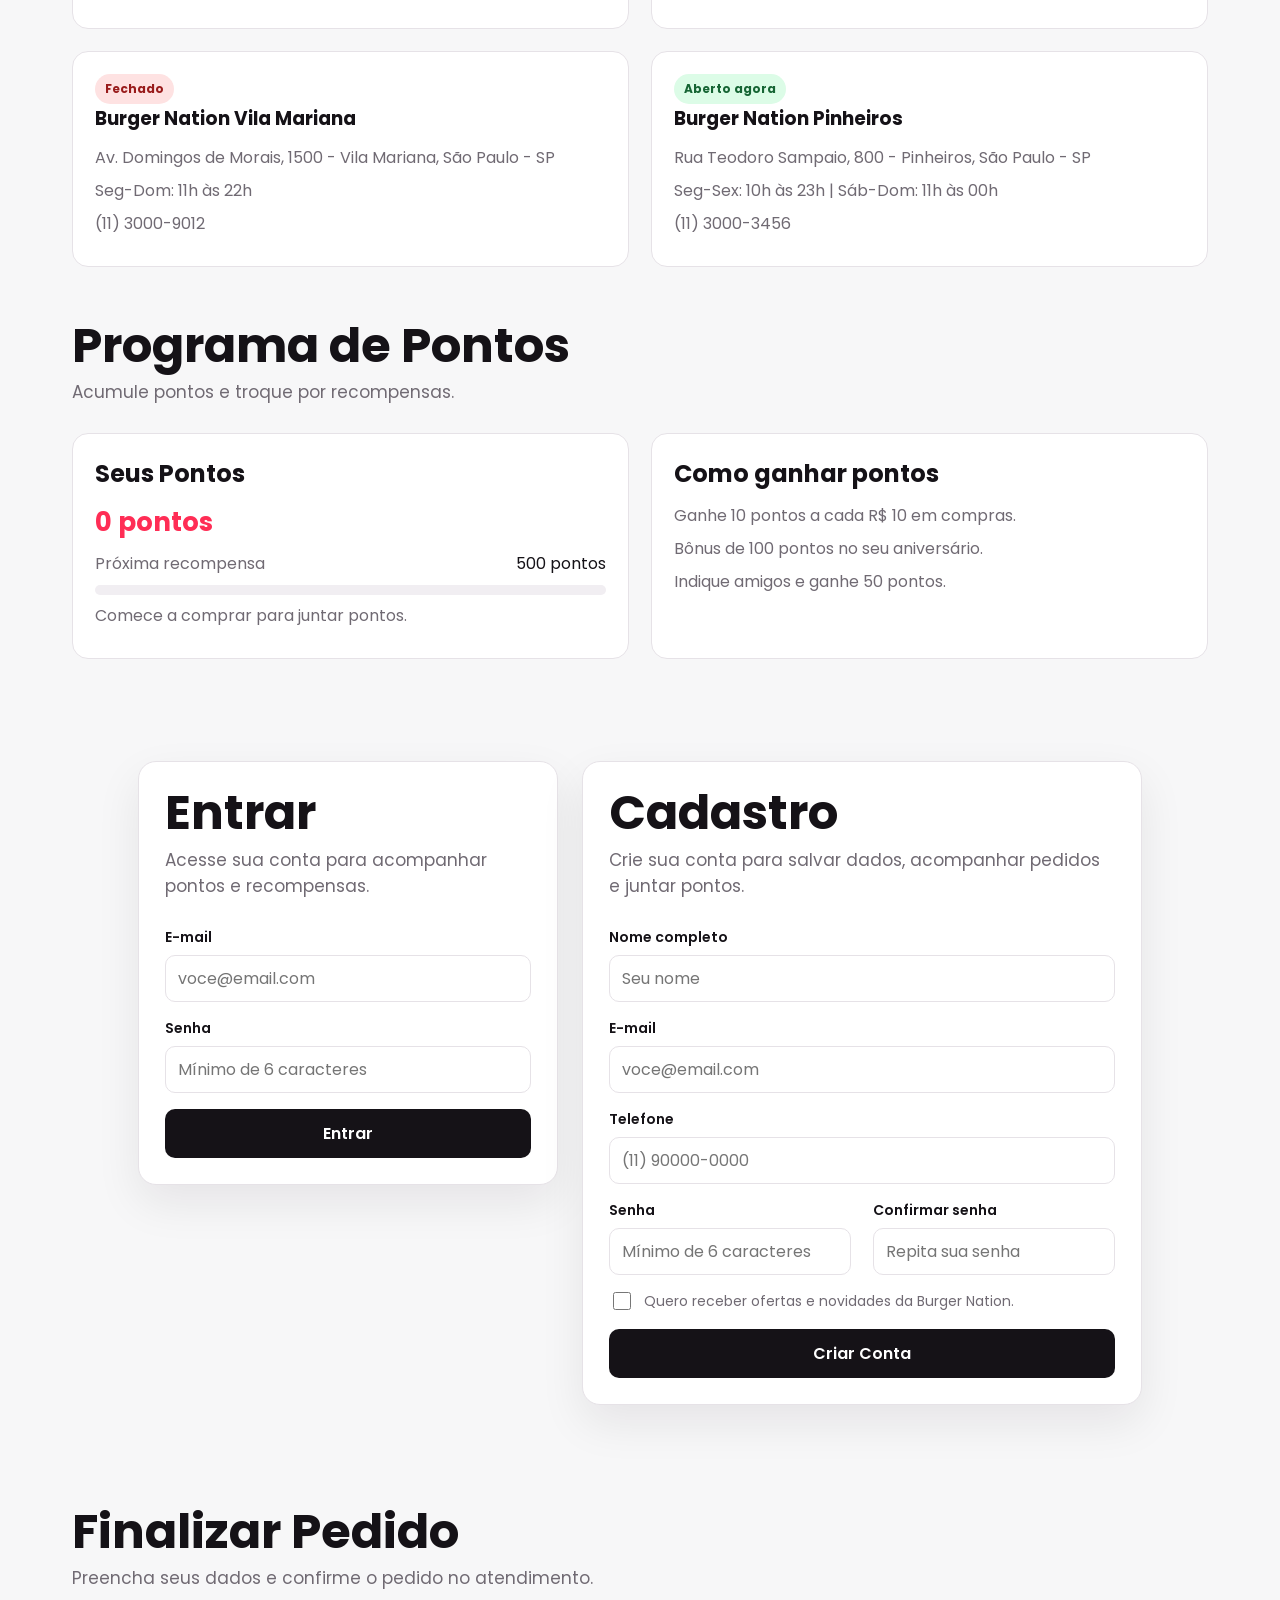
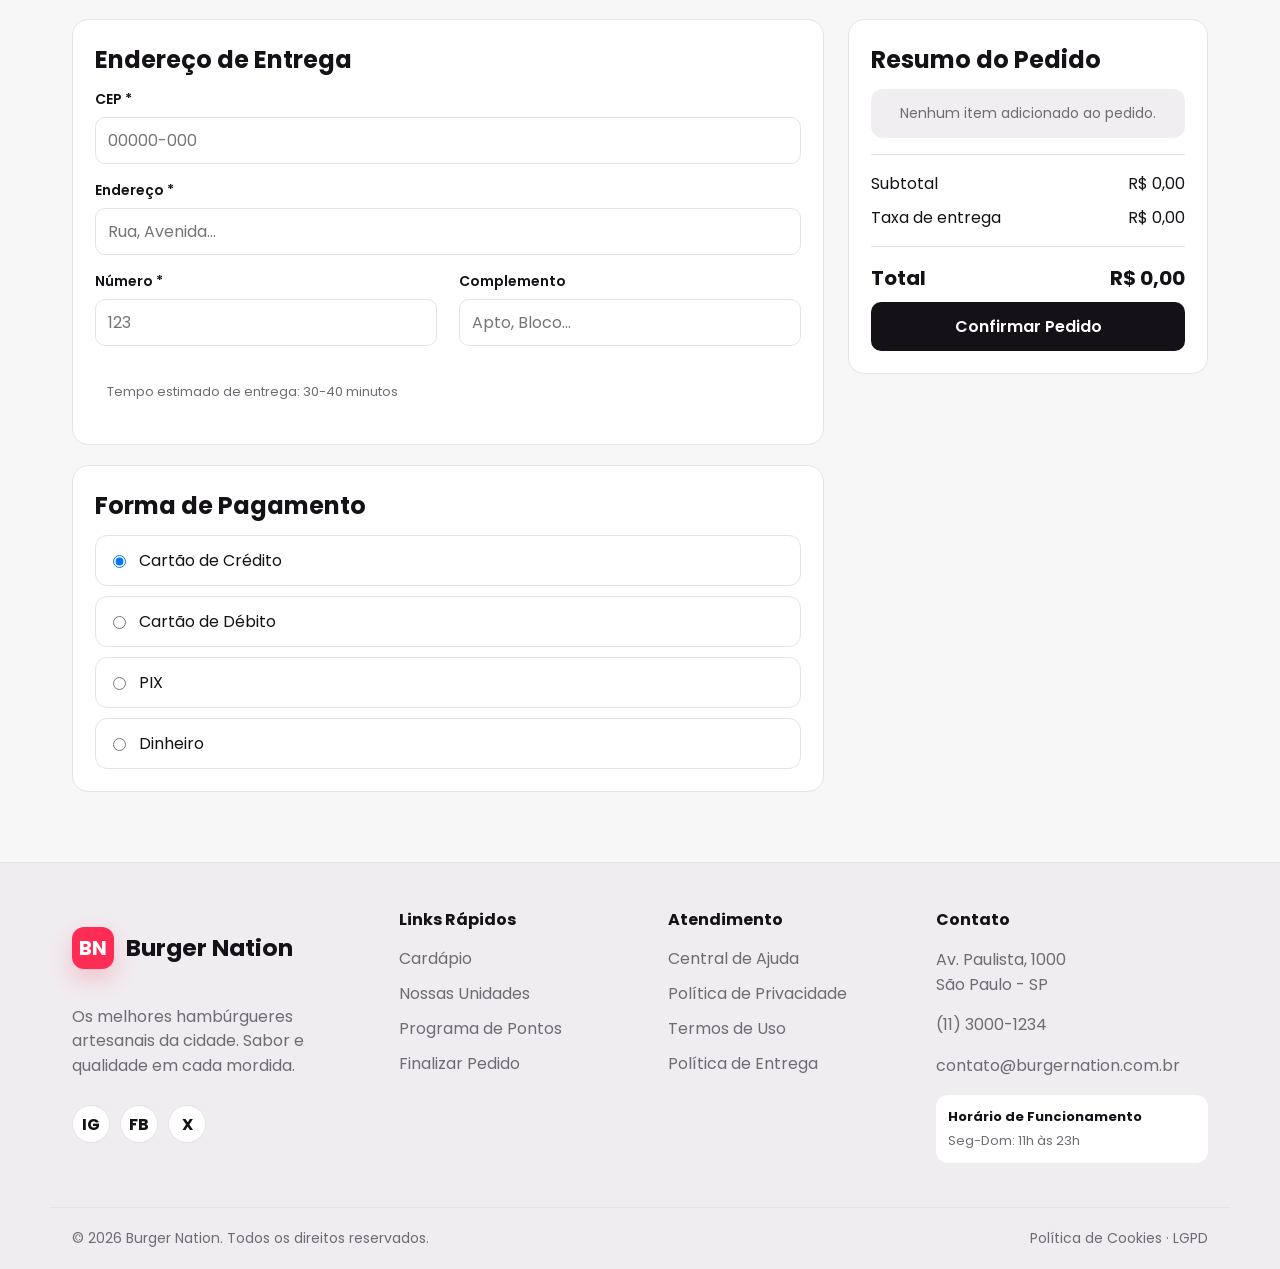
==== commit 8837933f: "commit" ====
--- a/index.html
+++ b/index.html
@@ -122,6 +122,61 @@
           </div>
           <div class="card-actions"><a class="primary-btn wide" href="#checkout">Adicionar</a></div>
         </article>
+        <article class="card">
+          <div class="card-media">
+            <img src="https://images.unsplash.com/photo-1586190848861-99aa4a171e90?w=500&h=360&fit=crop" alt="Combo Kids">
+            <span class="badge primary top-left">Kids</span>
+          </div>
+          <div class="card-body">
+            <h3>Combo Kids</h3>
+            <p>Uma op&ccedil;&atilde;o menor, saborosa e divertida.</p>
+            <div class="includes">
+              <strong>Inclui:</strong>
+              <span>&check; Mini Burger</span>
+              <span>&check; Batata Pequena</span>
+              <span>&check; Suco Natural</span>
+            </div>
+            <div class="price-line"><span class="old-price">R$ 37,70</span><span class="price">R$ 29,90</span></div>
+          </div>
+          <div class="card-actions"><a class="primary-btn wide" href="#checkout">Adicionar</a></div>
+        </article>
+        <article class="card">
+          <div class="card-media">
+            <img src="https://images.unsplash.com/photo-1626082927389-6cd097cdc6ec?w=500&h=360&fit=crop" alt="Combo Chicken">
+            <span class="badge hot top-right">15% OFF</span>
+          </div>
+          <div class="card-body">
+            <h3>Combo Chicken</h3>
+            <p>Para quem prefere frango crocante.</p>
+            <div class="includes">
+              <strong>Inclui:</strong>
+              <span>&check; Chicken Burger</span>
+              <span>&check; Nuggets</span>
+              <span>&check; Refrigerante 500ml</span>
+            </div>
+            <div class="price-line"><span class="old-price">R$ 53,70</span><span class="price">R$ 42,90</span></div>
+          </div>
+          <div class="card-actions"><a class="primary-btn wide" href="#checkout">Adicionar</a></div>
+        </article>
+        <article class="card">
+          <div class="card-media">
+            <img src="https://images.unsplash.com/photo-1594212699903-ec8a3eca50f5?w=500&h=360&fit=crop" alt="Combo Premium">
+            <span class="badge primary top-left">Premium</span>
+            <span class="badge hot top-right">22% OFF</span>
+          </div>
+          <div class="card-body">
+            <h3>Combo Premium</h3>
+            <p>A melhor experi&ecirc;ncia Burger Nation.</p>
+            <div class="includes">
+              <strong>Inclui:</strong>
+              <span>&check; Double Smash Burger</span>
+              <span>&check; Batata Grande</span>
+              <span>&check; Milkshake</span>
+            </div>
+            <div class="price-line"><span class="old-price">R$ 89,60</span><span class="price">R$ 69,90</span></div>
+          </div>
+          <div class="card-actions"><a class="primary-btn wide" href="#checkout">Adicionar</a></div>
+        </article>
       </div>
     </section>
 
@@ -142,8 +197,33 @@
           <div class="card-actions"><a class="primary-btn wide" href="#checkout">Adicionar</a></div>
         </article>
         <article class="card">
+          <div class="card-media"><img src="https://images.unsplash.com/photo-1606755962773-d324e0a13086?w=500&h=360&fit=crop" alt="Chicken Burger"></div>
+          <div class="card-body"><span class="badge">Hamb&uacute;rgueres</span><h3>Chicken Burger</h3><p>Frango empanado, maionese temperada, alface e picles.</p><span class="price">R$ 24,90</span></div>
+          <div class="card-actions"><a class="primary-btn wide" href="#checkout">Adicionar</a></div>
+        </article>
+        <article class="card">
           <div class="card-media"><img src="https://images.unsplash.com/photo-1565299507177-b0ac66763828?w=500&h=360&fit=crop" alt="Double Smash Burger"><span class="badge hot top-right">Novo</span></div>
           <div class="card-body"><span class="badge">Hamb&uacute;rgueres</span><h3>Double Smash Burger</h3><p>Dois hamb&uacute;rgueres smash, queijo americano, picles e molho especial.</p><span class="price">R$ 35,90</span></div>
+          <div class="card-actions"><a class="primary-btn wide" href="#checkout">Adicionar</a></div>
+        </article>
+        <article class="card">
+          <div class="card-media"><img src="https://images.unsplash.com/photo-1572802419224-296b0aeee0d9?w=500&h=360&fit=crop" alt="BQQ Burger"></div>
+          <div class="card-body"><span class="badge">Hamb&uacute;rgueres</span><h3>BQQ Burger</h3><p>Hamb&uacute;rguer, bacon, onion rings, queijo e molho barbecue.</p><span class="price">R$ 32,90</span></div>
+          <div class="card-actions"><a class="primary-btn wide" href="#checkout">Adicionar</a></div>
+        </article>
+        <article class="card">
+          <div class="card-media"><img src="https://images.unsplash.com/photo-1520072959219-c595dc870360?w=500&h=360&fit=crop" alt="Veggie Burger"></div>
+          <div class="card-body"><span class="badge">Hamb&uacute;rgueres</span><h3>Veggie Burger</h3><p>Hamb&uacute;rguer vegetariano, queijo, alface, tomate e maionese de ervas.</p><span class="price">R$ 27,90</span></div>
+          <div class="card-actions"><a class="primary-btn wide" href="#checkout">Adicionar</a></div>
+        </article>
+        <article class="card">
+          <div class="card-media"><img src="https://images.unsplash.com/photo-1551782450-17144efb9c50?w=500&h=360&fit=crop" alt="Cheddar Bacon Burger"></div>
+          <div class="card-body"><span class="badge">Hamb&uacute;rgueres</span><h3>Cheddar Bacon Burger</h3><p>Hamb&uacute;rguer, muito cheddar derretido e bacon crocante.</p><span class="price">R$ 31,90</span></div>
+          <div class="card-actions"><a class="primary-btn wide" href="#checkout">Adicionar</a></div>
+        </article>
+        <article class="card">
+          <div class="card-media"><img src="https://images.unsplash.com/photo-1603894584373-5ac82b2ae398?w=500&h=360&fit=crop" alt="Spicy Burger"><span class="badge hot top-right">Picante</span></div>
+          <div class="card-body"><span class="badge">Hamb&uacute;rgueres</span><h3>Spicy Burger</h3><p>Hamb&uacute;rguer, jalape&ntilde;os, queijo pepper jack e molho picante.</p><span class="price">R$ 28,90</span></div>
           <div class="card-actions"><a class="primary-btn wide" href="#checkout">Adicionar</a></div>
         </article>
       </div>
@@ -156,6 +236,26 @@
       </div>
       <div class="grid">
         <article class="card">
+          <div class="card-media"><img src="https://images.unsplash.com/photo-1573080496219-bb080dd4f877?w=500&h=360&fit=crop" alt="Batata Grande"></div>
+          <div class="card-body"><span class="badge">Acompanhamentos</span><h3>Batata Grande</h3><p>Por&ccedil;&atilde;o generosa de batatas crocantes.</p><span class="price">R$ 15,90</span></div>
+          <div class="card-actions"><a class="primary-btn wide" href="#checkout">Adicionar</a></div>
+        </article>
+        <article class="card">
+          <div class="card-media"><img src="https://images.unsplash.com/photo-1639024471283-03518883512d?w=500&h=360&fit=crop" alt="Onion Rings"></div>
+          <div class="card-body"><span class="badge">Acompanhamentos</span><h3>Onion Rings</h3><p>An&eacute;is de cebola empanados e crocantes.</p><span class="price">R$ 18,90</span></div>
+          <div class="card-actions"><a class="primary-btn wide" href="#checkout">Adicionar</a></div>
+        </article>
+        <article class="card">
+          <div class="card-media"><img src="https://images.unsplash.com/photo-1562967914-608f82629710?w=500&h=360&fit=crop" alt="Nuggets"></div>
+          <div class="card-body"><span class="badge">Acompanhamentos</span><h3>Nuggets</h3><p>Nuggets crocantes de frango com molho barbecue.</p><span class="price">R$ 22,90</span></div>
+          <div class="card-actions"><a class="primary-btn wide" href="#checkout">Adicionar</a></div>
+        </article>
+        <article class="card">
+          <div class="card-media"><img src="https://images.unsplash.com/photo-1626645738196-c2a7c87a8f58?w=500&h=360&fit=crop" alt="Frango Empanado"></div>
+          <div class="card-body"><span class="badge">Acompanhamentos</span><h3>Frango Empanado</h3><p>Tiras de frango empanadas com molho &agrave; escolha.</p><span class="price">R$ 26,90</span></div>
+          <div class="card-actions"><a class="primary-btn wide" href="#checkout">Adicionar</a></div>
+        </article>
+        <article class="card">
           <div class="card-media"><img src="./assets/img/combos/batata_rustica2.jpg" alt="Batata R&uacute;stica"><span class="badge hot top-right">Novo</span></div>
           <div class="card-body"><span class="badge">Acompanhamentos</span><h3>Batata R&uacute;stica</h3><p>Batatas r&uacute;sticas com casca, temperadas com ervas.</p><span class="price">R$ 17,90</span></div>
           <div class="card-actions"><a class="primary-btn wide" href="#checkout">Adicionar</a></div>
@@ -166,8 +266,8 @@
           <div class="card-actions"><a class="primary-btn wide" href="#checkout">Adicionar</a></div>
         </article>
         <article class="card">
-          <div class="card-media"><img src="https://images.unsplash.com/photo-1639024471283-03518883512d?w=500&h=360&fit=crop" alt="Onion Rings"></div>
-          <div class="card-body"><span class="badge">Acompanhamentos</span><h3>Onion Rings</h3><p>An&eacute;is de cebola empanados e crocantes.</p><span class="price">R$ 18,90</span></div>
+          <div class="card-media"><img src="https://images.unsplash.com/photo-1546793665-c74683f339c1?w=500&h=360&fit=crop" alt="Salada Caesar"></div>
+          <div class="card-body"><span class="badge">Acompanhamentos</span><h3>Salada Caesar</h3><p>Alface romana, croutons, parmes&atilde;o e molho caesar.</p><span class="price">R$ 19,90</span></div>
           <div class="card-actions"><a class="primary-btn wide" href="#checkout">Adicionar</a></div>
         </article>
       </div>
@@ -194,6 +294,21 @@
           <div class="card-body"><span class="badge">Bebidas</span><h3>Suco Natural</h3><p>Laranja, lim&atilde;o ou morango.</p><span class="price">R$ 12,90</span></div>
           <div class="card-actions"><a class="primary-btn wide" href="#checkout">Adicionar</a></div>
         </article>
+        <article class="card">
+          <div class="card-media"><img src="https://images.unsplash.com/photo-1629203851122-3726ecdf080e?w=500&h=360&fit=crop" alt="Refrigerante 1L"></div>
+          <div class="card-body"><span class="badge">Bebidas</span><h3>Refrigerante 1L</h3><p>Coca-Cola, Guaran&aacute; ou Sprite em tamanho para dividir.</p><span class="price">R$ 12,90</span></div>
+          <div class="card-actions"><a class="primary-btn wide" href="#checkout">Adicionar</a></div>
+        </article>
+        <article class="card">
+          <div class="card-media"><img src="https://images.unsplash.com/photo-1548839140-29a749e1cf4d?w=500&h=360&fit=crop" alt="&Aacute;gua Mineral"></div>
+          <div class="card-body"><span class="badge">Bebidas</span><h3>&Aacute;gua Mineral</h3><p>&Aacute;gua mineral 500ml, sem g&aacute;s ou com g&aacute;s.</p><span class="price">R$ 4,90</span></div>
+          <div class="card-actions"><a class="primary-btn wide" href="#checkout">Adicionar</a></div>
+        </article>
+        <article class="card">
+          <div class="card-media"><img src="https://images.unsplash.com/photo-1556679343-c7306c1976bc?w=500&h=360&fit=crop" alt="Ch&aacute; Gelado"><span class="badge hot top-right">Novo</span></div>
+          <div class="card-body"><span class="badge">Bebidas</span><h3>Ch&aacute; Gelado</h3><p>Ch&aacute; gelado nos sabores lim&atilde;o ou p&ecirc;ssego.</p><span class="price">R$ 9,90</span></div>
+          <div class="card-actions"><a class="primary-btn wide" href="#checkout">Adicionar</a></div>
+        </article>
       </div>
     </section>
 
@@ -216,6 +331,11 @@
         <article class="card">
           <div class="card-media"><img src="https://images.unsplash.com/photo-1563805042-7684c019e1cb?w=500&h=360&fit=crop" alt="Casquinha de Sorvete"></div>
           <div class="card-body"><span class="badge">Sobremesas</span><h3>Casquinha de Sorvete</h3><p>Sorvete de chocolate, baunilha ou morango.</p><span class="price">R$ 8,90</span></div>
+          <div class="card-actions"><a class="primary-btn wide" href="#checkout">Adicionar</a></div>
+        </article>
+        <article class="card">
+          <div class="card-media"><img src="https://images.unsplash.com/photo-1551024506-0bccd828d307?w=500&h=360&fit=crop" alt="Donuts com cobertura"></div>
+          <div class="card-body"><span class="badge">Sobremesas</span><h3>Donuts com Cobertura</h3><p>Donuts variados com coberturas doces.</p><span class="price">R$ 15,90</span></div>
           <div class="card-actions"><a class="primary-btn wide" href="#checkout">Adicionar</a></div>
         </article>
       </div>
